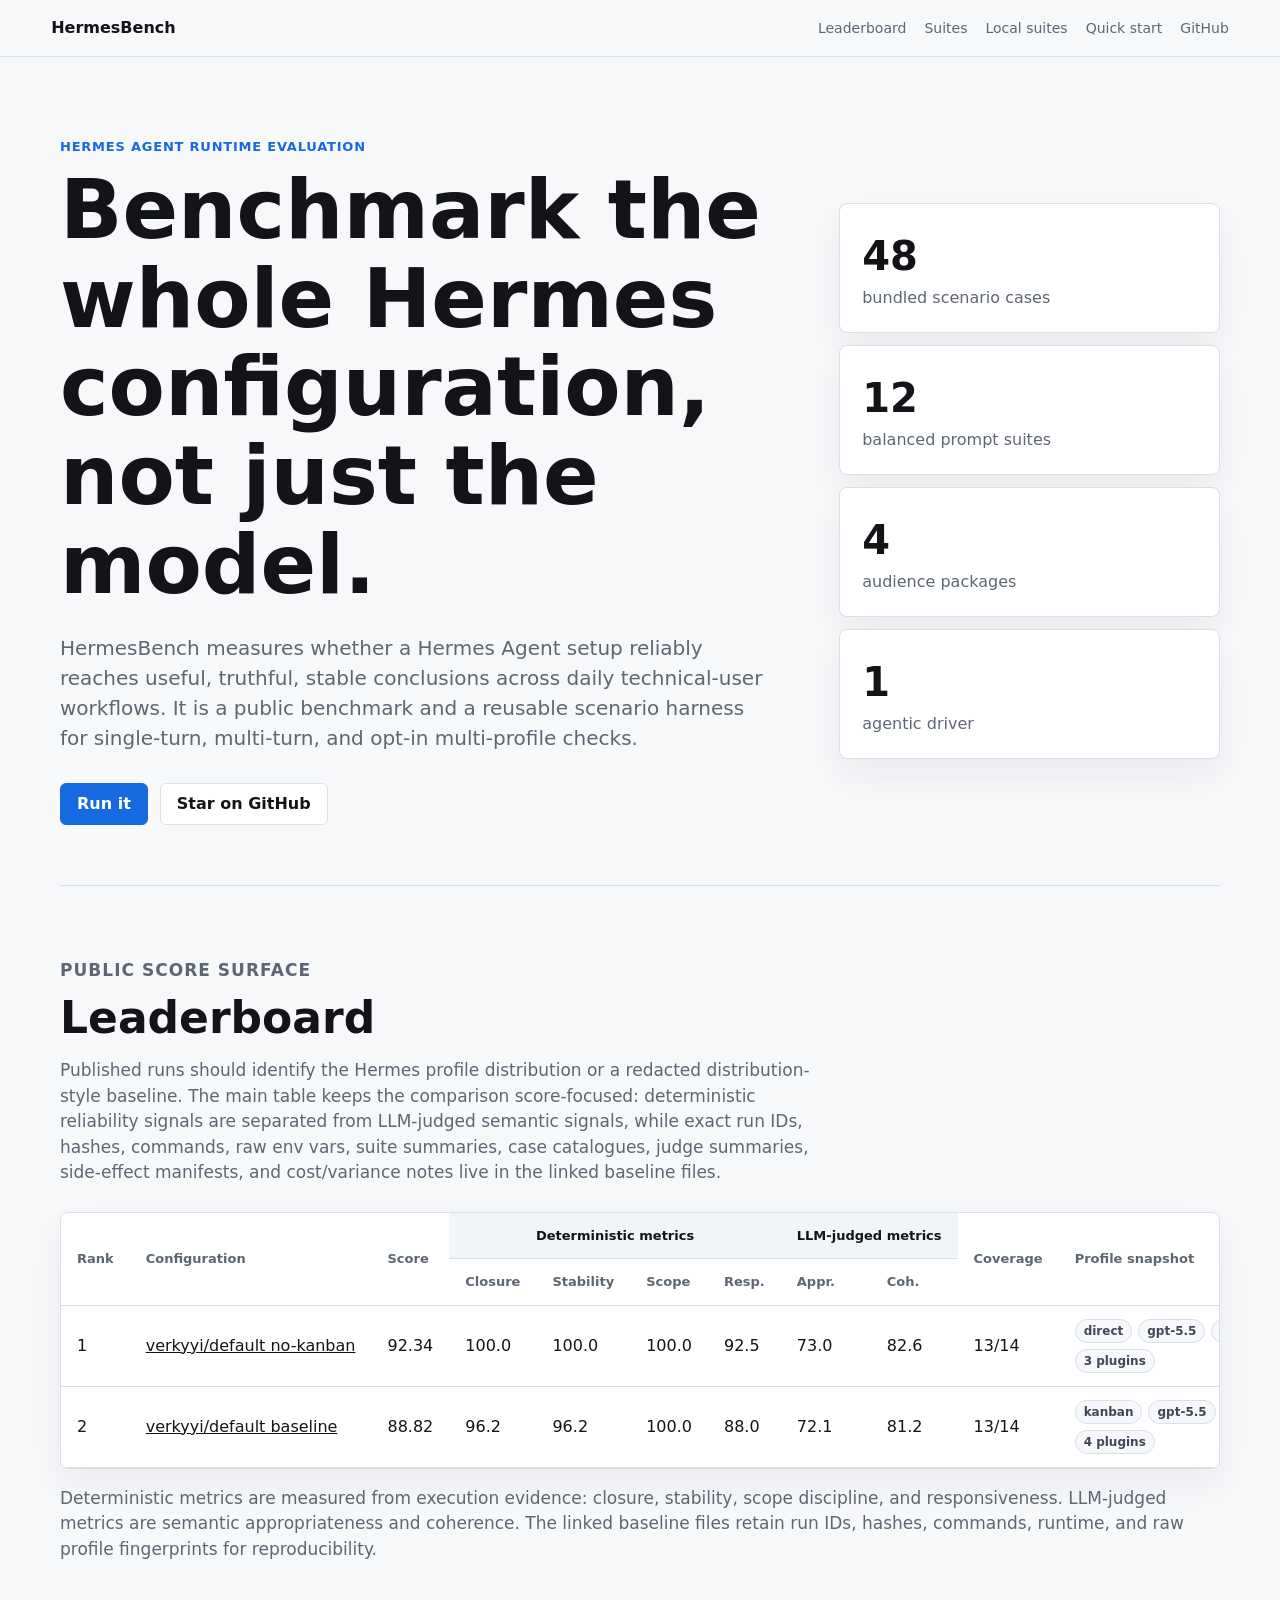
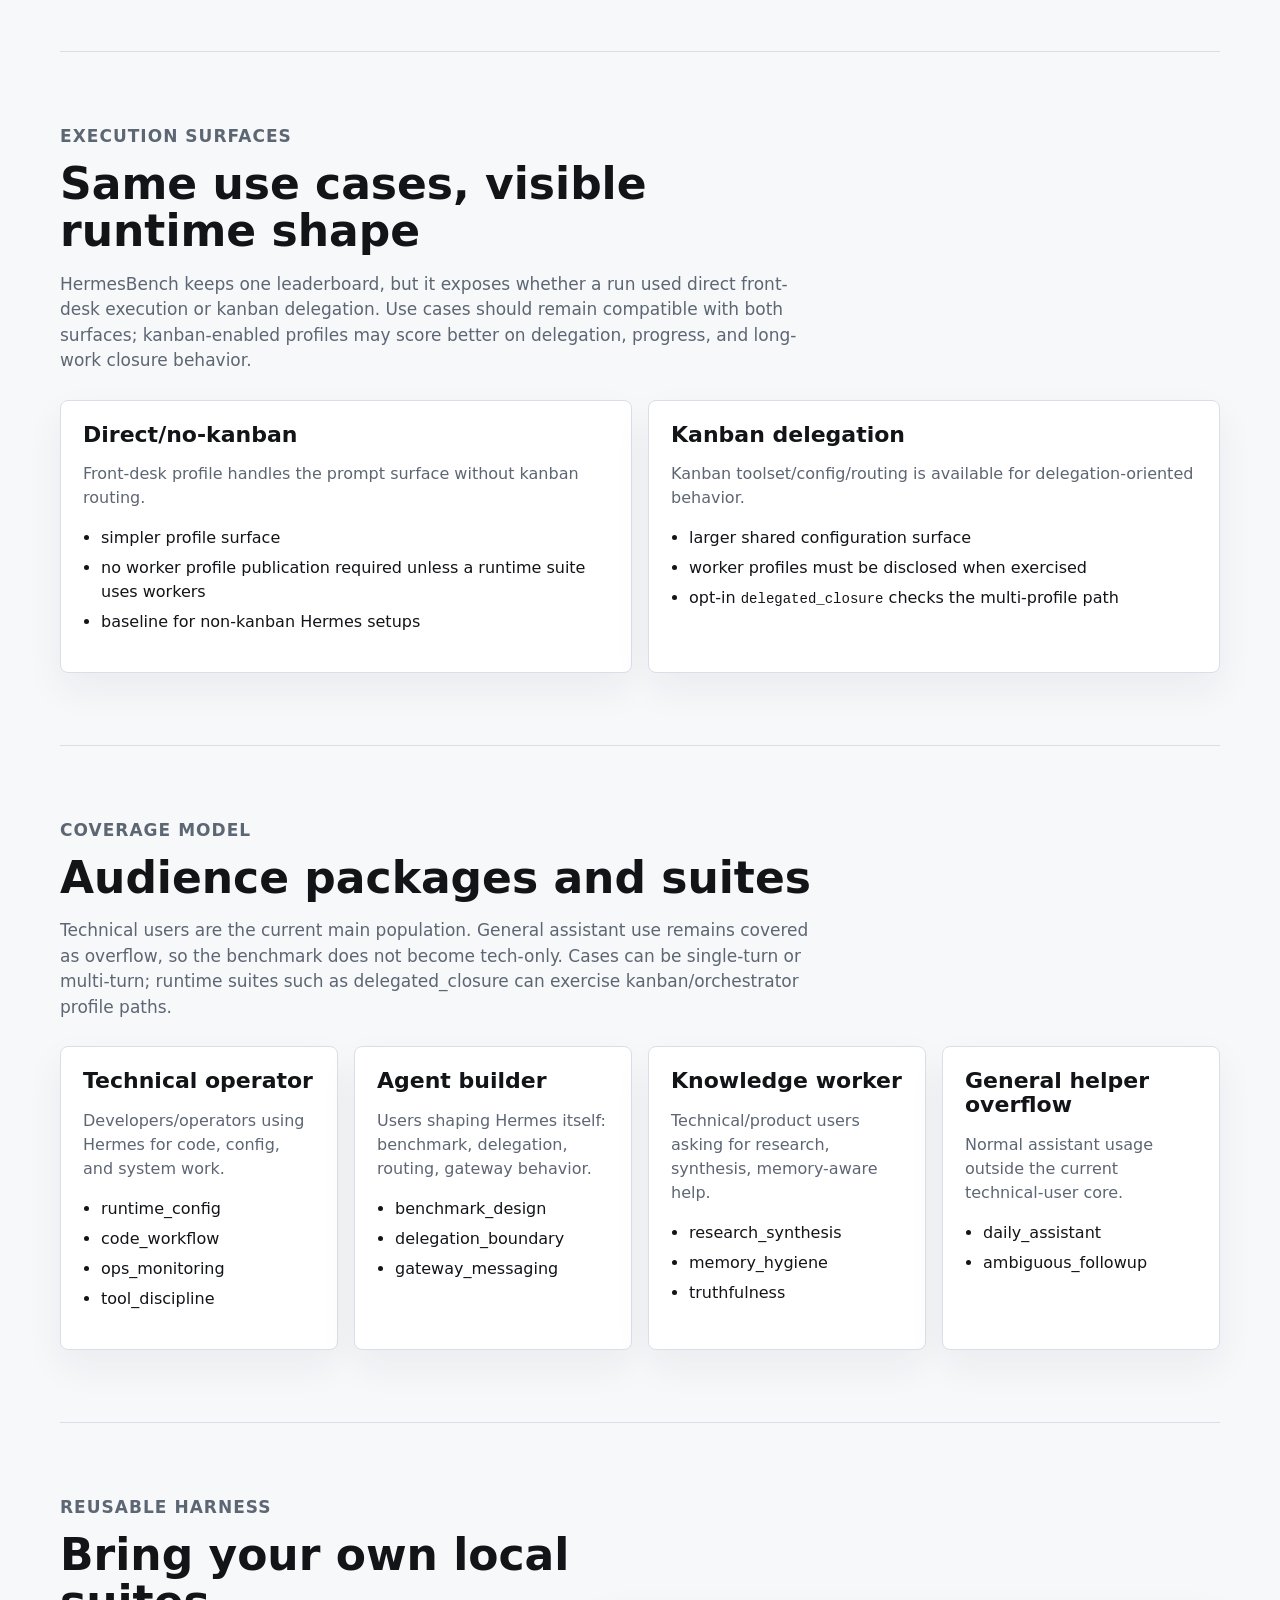
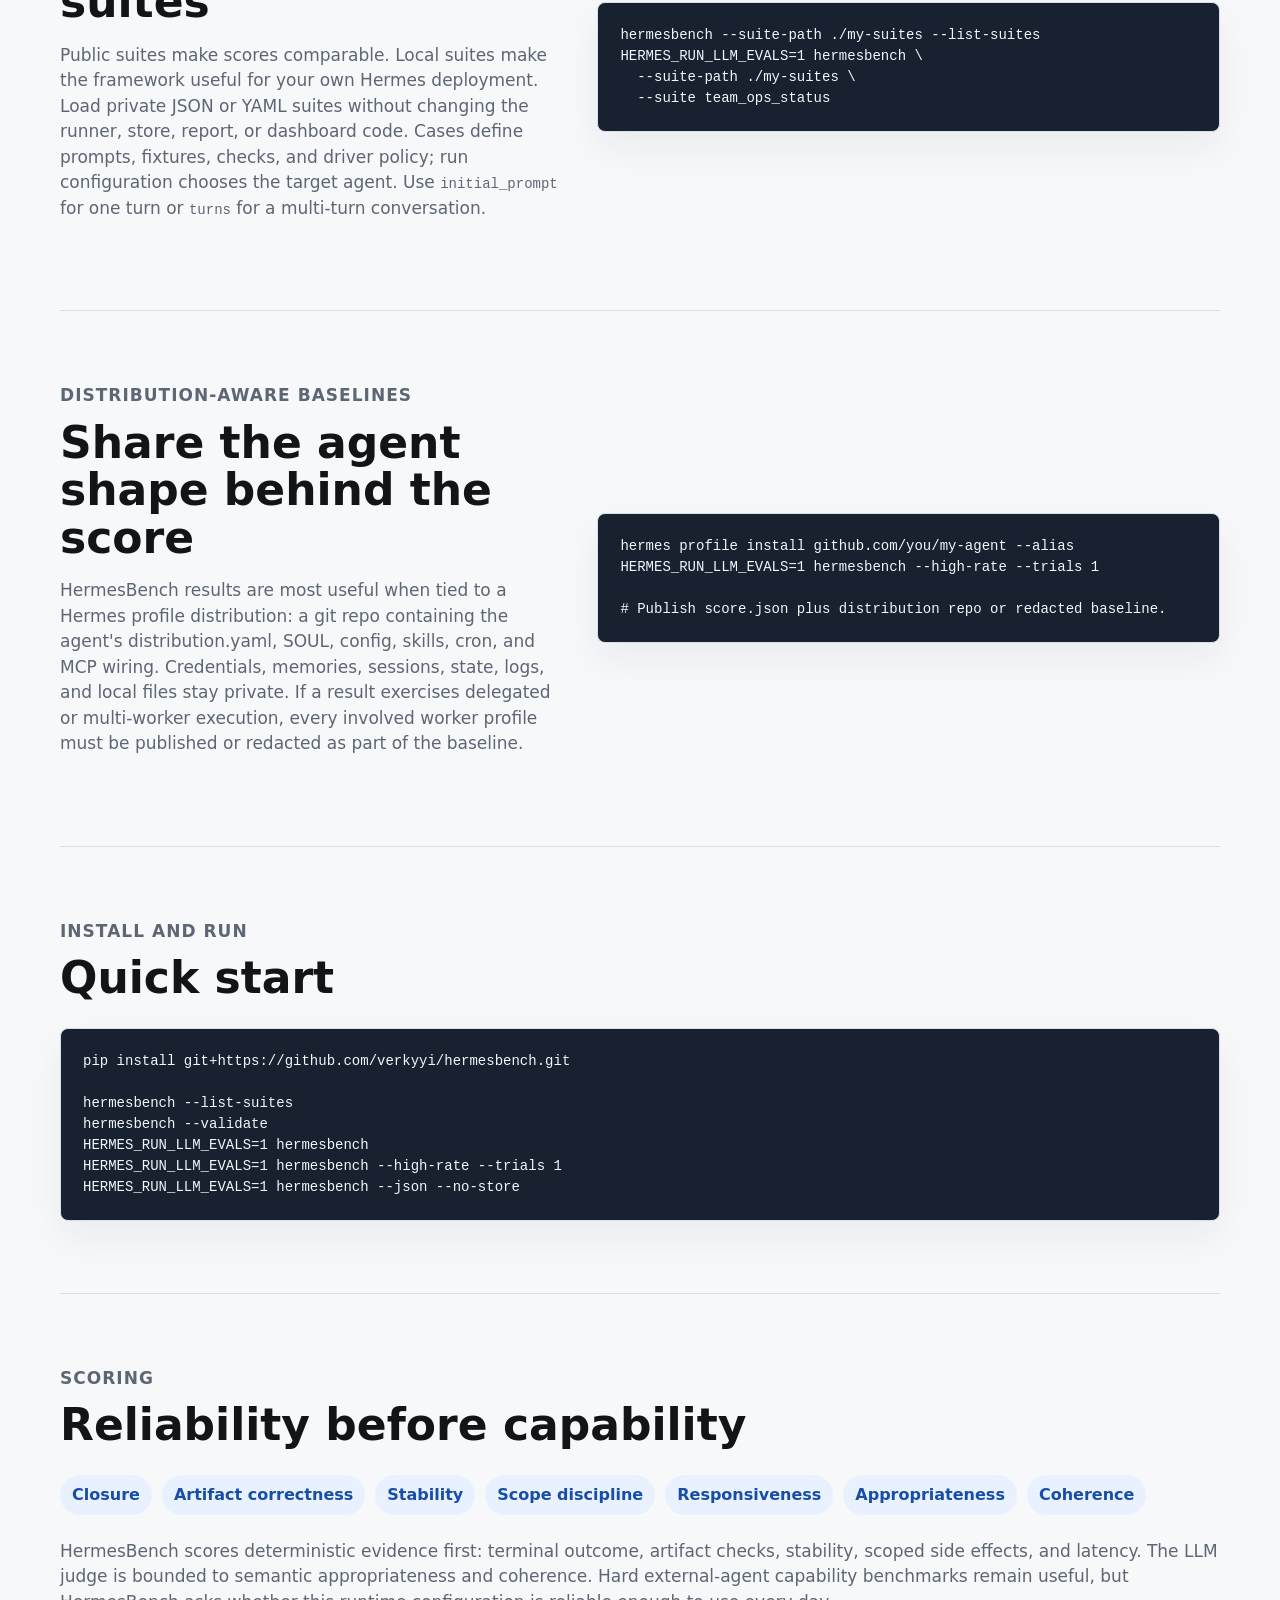
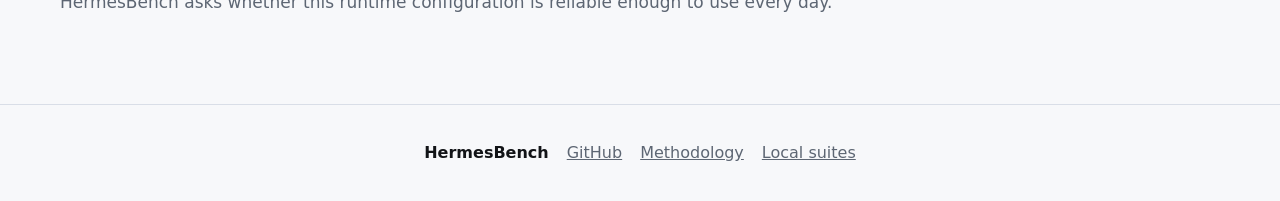
==== site/index.html @ 081c1598 "Add baseline observability artifacts" ====
<!doctype html>
<html lang="en">
  <head>
    <meta charset="utf-8" />
    <meta name="viewport" content="width=device-width, initial-scale=1" />
    <title>HermesBench</title>
    <meta name="description" content="Reliability-first benchmark and evaluation harness for Hermes Agent runtime configurations." />
    <link rel="stylesheet" href="assets/styles.css" />
  </head>
  <body>
    <header class="topbar">
      <a class="brand" href="#home">HermesBench</a>
      <nav>
        <a href="#leaderboard">Leaderboard</a>
        <a href="#suites">Suites</a>
        <a href="#local">Local suites</a>
        <a href="#quickstart">Quick start</a>
        <a href="https://github.com/verkyyi/hermesbench">GitHub</a>
      </nav>
    </header>

    <main id="home">
      <section class="hero">
        <div>
          <p class="eyebrow">Hermes Agent runtime evaluation</p>
          <h1>Benchmark the whole Hermes configuration, not just the model.</h1>
          <p class="lede">
            HermesBench measures whether a Hermes Agent setup reliably reaches
            useful, truthful, stable conclusions across daily technical-user
            workflows. It is a public benchmark and a reusable scenario harness
            for single-turn, multi-turn, and opt-in multi-profile checks.
          </p>
          <div class="actions">
            <a class="button primary" href="#quickstart">Run it</a>
            <a class="button" href="https://github.com/verkyyi/hermesbench">Star on GitHub</a>
          </div>
        </div>
        <div class="scorecard" aria-label="Benchmark summary">
          <div>
            <span class="metric">48</span>
            <span class="label">bundled scenario cases</span>
          </div>
          <div>
            <span class="metric">12</span>
            <span class="label">balanced prompt suites</span>
          </div>
          <div>
            <span class="metric">4</span>
            <span class="label">audience packages</span>
          </div>
          <div>
            <span class="metric">1</span>
            <span class="label">agentic driver</span>
          </div>
        </div>
      </section>

      <section id="leaderboard" class="section">
        <div class="section-head">
          <p class="eyebrow">Public score surface</p>
          <h2>Leaderboard</h2>
          <p>
            Published runs should identify the Hermes profile distribution or a
            redacted distribution-style baseline. The main table keeps the
            comparison score-focused: deterministic reliability signals are
            separated from LLM-judged semantic signals, while exact run IDs,
            hashes, commands, raw env vars, suite summaries, case catalogues,
            judge summaries, side-effect manifests, and cost/variance notes
            live in the linked baseline files.
          </p>
        </div>
        <div class="table-wrap">
          <table class="leaderboard">
            <thead>
              <tr>
                <th rowspan="2">Rank</th>
                <th rowspan="2">Configuration</th>
                <th rowspan="2">Score</th>
                <th colspan="4">Deterministic metrics</th>
                <th colspan="2">LLM-judged metrics</th>
                <th rowspan="2">Coverage</th>
                <th rowspan="2">Profile snapshot</th>
              </tr>
              <tr>
                <th>Closure</th>
                <th>Stability</th>
                <th>Scope</th>
                <th>Resp.</th>
                <th>Appr.</th>
                <th>Coh.</th>
              </tr>
            </thead>
            <tbody>
              <tr>
                <td>1</td>
                <td><a href="https://github.com/verkyyi/hermesbench/tree/main/data/baselines/verkyyi-default-no-kanban-2026-05-29">verkyyi/default no-kanban</a></td>
                <td>92.34</td>
                <td>100.0</td>
                <td>100.0</td>
                <td>100.0</td>
                <td>92.5</td>
                <td>73.0</td>
                <td>82.6</td>
                <td>13/14</td>
                <td>
                  <span class="tag-list">
                    <span>direct</span>
                    <span>gpt-5.5</span>
                    <span>honcho</span>
                    <span>3 plugins</span>
                  </span>
                </td>
              </tr>
              <tr>
                <td>2</td>
                <td><a href="https://github.com/verkyyi/hermesbench/tree/main/data/baselines/verkyyi-default-2026-05-29">verkyyi/default baseline</a></td>
                <td>88.82</td>
                <td>96.2</td>
                <td>96.2</td>
                <td>100.0</td>
                <td>88.0</td>
                <td>72.1</td>
                <td>81.2</td>
                <td>13/14</td>
                <td>
                  <span class="tag-list">
                    <span>kanban</span>
                    <span>gpt-5.5</span>
                    <span>honcho</span>
                    <span>4 plugins</span>
                  </span>
                </td>
              </tr>
            </tbody>
          </table>
        </div>
        <p class="note">
          Deterministic metrics are measured from execution evidence: closure,
          stability, scope discipline, and responsiveness. LLM-judged metrics
          are semantic appropriateness and coherence. The linked baseline files
          retain run IDs, hashes, commands, runtime, and raw profile
          fingerprints for reproducibility.
        </p>
      </section>

      <section class="section">
        <div class="section-head">
          <p class="eyebrow">Execution surfaces</p>
          <h2>Same use cases, visible runtime shape</h2>
          <p>
            HermesBench keeps one leaderboard, but it exposes whether a run used
            direct front-desk execution or kanban delegation. Use cases should
            remain compatible with both surfaces; kanban-enabled profiles may
            score better on delegation, progress, and long-work closure behavior.
          </p>
        </div>
        <div class="grid two">
          <article class="card">
            <h3>Direct/no-kanban</h3>
            <p>Front-desk profile handles the prompt surface without kanban routing.</p>
            <ul>
              <li>simpler profile surface</li>
              <li>no worker profile publication required unless a runtime suite uses workers</li>
              <li>baseline for non-kanban Hermes setups</li>
            </ul>
          </article>
          <article class="card">
            <h3>Kanban delegation</h3>
            <p>Kanban toolset/config/routing is available for delegation-oriented behavior.</p>
            <ul>
              <li>larger shared configuration surface</li>
              <li>worker profiles must be disclosed when exercised</li>
              <li>opt-in <code>delegated_closure</code> checks the multi-profile path</li>
            </ul>
          </article>
        </div>
      </section>

      <section id="suites" class="section">
        <div class="section-head">
          <p class="eyebrow">Coverage model</p>
          <h2>Audience packages and suites</h2>
          <p>
            Technical users are the current main population. General assistant
            use remains covered as overflow, so the benchmark does not become
            tech-only. Cases can be single-turn or multi-turn; runtime suites
            such as delegated_closure can exercise kanban/orchestrator profile
            paths.
          </p>
        </div>
        <div class="grid">
          <article class="card">
            <h3>Technical operator</h3>
            <p>Developers/operators using Hermes for code, config, and system work.</p>
            <ul>
              <li>runtime_config</li>
              <li>code_workflow</li>
              <li>ops_monitoring</li>
              <li>tool_discipline</li>
            </ul>
          </article>
          <article class="card">
            <h3>Agent builder</h3>
            <p>Users shaping Hermes itself: benchmark, delegation, routing, gateway behavior.</p>
            <ul>
              <li>benchmark_design</li>
              <li>delegation_boundary</li>
              <li>gateway_messaging</li>
            </ul>
          </article>
          <article class="card">
            <h3>Knowledge worker</h3>
            <p>Technical/product users asking for research, synthesis, memory-aware help.</p>
            <ul>
              <li>research_synthesis</li>
              <li>memory_hygiene</li>
              <li>truthfulness</li>
            </ul>
          </article>
          <article class="card">
            <h3>General helper overflow</h3>
            <p>Normal assistant usage outside the current technical-user core.</p>
            <ul>
              <li>daily_assistant</li>
              <li>ambiguous_followup</li>
            </ul>
          </article>
        </div>
      </section>

      <section id="local" class="section split">
        <div>
          <p class="eyebrow">Reusable harness</p>
          <h2>Bring your own local suites</h2>
          <p>
            Public suites make scores comparable. Local suites make the
            framework useful for your own Hermes deployment. Load private JSON
            or YAML suites without changing the runner, store, report, or
            dashboard code. Cases define prompts, fixtures, checks, and driver
            policy; run configuration chooses the target agent. Use
            <code>initial_prompt</code> for one turn or <code>turns</code> for a
            multi-turn conversation.
          </p>
        </div>
        <pre><code>hermesbench --suite-path ./my-suites --list-suites
HERMES_RUN_LLM_EVALS=1 hermesbench \
  --suite-path ./my-suites \
  --suite team_ops_status</code></pre>
      </section>

      <section class="section split">
        <div>
          <p class="eyebrow">Distribution-aware baselines</p>
          <h2>Share the agent shape behind the score</h2>
          <p>
            HermesBench results are most useful when tied to a Hermes profile
            distribution: a git repo containing the agent's distribution.yaml,
            SOUL, config, skills, cron, and MCP wiring. Credentials, memories,
            sessions, state, logs, and local files stay private. If a result
            exercises delegated or multi-worker execution, every involved
            worker profile must be published or redacted as part of the
            baseline.
          </p>
        </div>
        <pre><code>hermes profile install github.com/you/my-agent --alias
HERMES_RUN_LLM_EVALS=1 hermesbench --high-rate --trials 1

# Publish score.json plus distribution repo or redacted baseline.</code></pre>
      </section>

      <section id="quickstart" class="section">
        <div class="section-head">
          <p class="eyebrow">Install and run</p>
          <h2>Quick start</h2>
        </div>
        <pre><code>pip install git+https://github.com/verkyyi/hermesbench.git

hermesbench --list-suites
hermesbench --validate
HERMES_RUN_LLM_EVALS=1 hermesbench
HERMES_RUN_LLM_EVALS=1 hermesbench --high-rate --trials 1
HERMES_RUN_LLM_EVALS=1 hermesbench --json --no-store</code></pre>
      </section>

      <section class="section">
        <div class="section-head">
          <p class="eyebrow">Scoring</p>
          <h2>Reliability before capability</h2>
        </div>
        <div class="pill-row">
          <span>Closure</span>
          <span>Artifact correctness</span>
          <span>Stability</span>
          <span>Scope discipline</span>
          <span>Responsiveness</span>
          <span>Appropriateness</span>
          <span>Coherence</span>
        </div>
        <p>
          HermesBench scores deterministic evidence first: terminal outcome,
          artifact checks, stability, scoped side effects, and latency. The LLM
          judge is bounded to semantic appropriateness and coherence. Hard
          external-agent capability benchmarks remain useful, but HermesBench
          asks whether this runtime configuration is reliable enough to use
          every day.
        </p>
      </section>
    </main>

    <footer>
      <span>HermesBench</span>
      <a href="https://github.com/verkyyi/hermesbench">GitHub</a>
      <a href="https://github.com/verkyyi/hermesbench/blob/main/docs/METHODOLOGY.md">Methodology</a>
      <a href="https://github.com/verkyyi/hermesbench/blob/main/docs/local-suites.md">Local suites</a>
    </footer>
  </body>
</html>
---- site/assets/styles.css ----
:root {
  color-scheme: light;
  --bg: #f7f8fa;
  --panel: #ffffff;
  --text: #121417;
  --muted: #5d6673;
  --line: #d9dee7;
  --accent: #1769e0;
  --accent-2: #0e8f72;
  --warn: #b76000;
}

* {
  box-sizing: border-box;
}

body {
  margin: 0;
  background: var(--bg);
  color: var(--text);
  font-family: Inter, ui-sans-serif, system-ui, -apple-system, BlinkMacSystemFont, "Segoe UI", sans-serif;
  line-height: 1.5;
}

a {
  color: inherit;
}

.topbar {
  position: sticky;
  top: 0;
  z-index: 10;
  display: flex;
  align-items: center;
  justify-content: space-between;
  gap: 24px;
  padding: 16px clamp(20px, 4vw, 56px);
  background: rgba(247, 248, 250, 0.92);
  border-bottom: 1px solid var(--line);
  backdrop-filter: blur(12px);
}

.brand {
  font-weight: 750;
  text-decoration: none;
}

nav {
  display: flex;
  gap: 18px;
  flex-wrap: wrap;
  color: var(--muted);
  font-size: 14px;
}

nav a {
  text-decoration: none;
}

main {
  width: min(1160px, calc(100% - 32px));
  margin: 0 auto;
}

.hero {
  min-height: calc(100vh - 72px);
  display: grid;
  grid-template-columns: minmax(0, 1.3fr) minmax(300px, 0.7fr);
  gap: clamp(28px, 6vw, 72px);
  align-items: center;
  padding: 64px 0 44px;
}

.eyebrow {
  margin: 0 0 10px;
  color: var(--accent);
  font-weight: 700;
  font-size: 13px;
  text-transform: uppercase;
  letter-spacing: 0.06em;
}

h1,
h2,
h3 {
  line-height: 1.08;
  letter-spacing: 0;
}

h1 {
  margin: 0;
  max-width: 820px;
  font-size: clamp(42px, 7vw, 82px);
}

h2 {
  margin: 0;
  font-size: clamp(28px, 4vw, 44px);
}

h3 {
  margin: 0 0 10px;
  font-size: 22px;
}

.lede {
  max-width: 720px;
  margin: 24px 0 0;
  color: var(--muted);
  font-size: 20px;
}

.actions {
  display: flex;
  gap: 12px;
  flex-wrap: wrap;
  margin-top: 30px;
}

.button {
  display: inline-flex;
  align-items: center;
  min-height: 42px;
  padding: 0 16px;
  border: 1px solid var(--line);
  border-radius: 6px;
  background: var(--panel);
  text-decoration: none;
  font-weight: 650;
}

.button.primary {
  background: var(--accent);
  border-color: var(--accent);
  color: #fff;
}

.scorecard {
  display: grid;
  gap: 12px;
}

.scorecard > div,
.card,
.table-wrap,
pre {
  background: var(--panel);
  border: 1px solid var(--line);
  border-radius: 8px;
  box-shadow: 0 16px 38px rgba(27, 39, 55, 0.06);
}

.scorecard > div {
  padding: 22px;
}

.metric {
  display: block;
  font-size: 40px;
  font-weight: 800;
}

.label {
  color: var(--muted);
}

.section {
  padding: 72px 0;
  border-top: 1px solid var(--line);
}

.section-head {
  max-width: 760px;
  margin-bottom: 26px;
}

.section-head p,
.section > p,
.split p {
  color: var(--muted);
  font-size: 17px;
}

.grid {
  display: grid;
  grid-template-columns: repeat(4, minmax(0, 1fr));
  gap: 16px;
}

.grid.two {
  grid-template-columns: repeat(2, minmax(0, 1fr));
}

.card {
  padding: 22px;
}

.card p {
  color: var(--muted);
}

ul {
  padding-left: 18px;
}

li {
  margin: 6px 0;
}

.table-wrap {
  overflow: auto;
}

table {
  width: 100%;
  border-collapse: collapse;
  min-width: 1060px;
}

th,
td {
  padding: 13px 16px;
  border-bottom: 1px solid var(--line);
  text-align: left;
}

th {
  color: var(--muted);
  font-size: 13px;
}

.leaderboard th,
.leaderboard td {
  white-space: nowrap;
}

.leaderboard th[colspan] {
  text-align: center;
  background: #f1f4f8;
  color: var(--text);
}

.leaderboard td:nth-child(n + 3):nth-child(-n + 10) {
  font-variant-numeric: tabular-nums;
}

.tag-list {
  display: flex;
  flex-wrap: wrap;
  gap: 6px;
  min-width: 220px;
}

.tag-list span {
  display: inline-flex;
  align-items: center;
  min-height: 24px;
  padding: 2px 8px;
  border: 1px solid var(--line);
  border-radius: 999px;
  background: #f6f8fb;
  color: #3f4854;
  font-size: 12px;
  font-weight: 650;
}

.note {
  color: var(--muted);
  font-size: 14px;
}

.split {
  display: grid;
  grid-template-columns: minmax(0, 0.9fr) minmax(320px, 1.1fr);
  gap: 28px;
  align-items: center;
}

pre {
  margin: 0;
  padding: 22px;
  overflow: auto;
  color: #f3f6fb;
  background: #17212f;
}

code {
  font-family: "SFMono-Regular", Consolas, "Liberation Mono", monospace;
  font-size: 14px;
}

.pill-row {
  display: flex;
  gap: 10px;
  flex-wrap: wrap;
  margin: 24px 0;
}

.pill-row span {
  padding: 8px 12px;
  border-radius: 999px;
  background: #e9f1ff;
  color: #174ea6;
  font-weight: 650;
}

footer {
  display: flex;
  gap: 18px;
  flex-wrap: wrap;
  align-items: center;
  justify-content: center;
  padding: 36px 20px;
  border-top: 1px solid var(--line);
  color: var(--muted);
}

footer span {
  color: var(--text);
  font-weight: 750;
}

@media (max-width: 900px) {
  .hero,
  .split {
    grid-template-columns: 1fr;
  }

  .grid {
    grid-template-columns: repeat(2, minmax(0, 1fr));
  }
}

@media (max-width: 620px) {
  .topbar {
    align-items: flex-start;
    flex-direction: column;
  }

  .grid {
    grid-template-columns: 1fr;
  }

  h1 {
    font-size: 40px;
  }
}
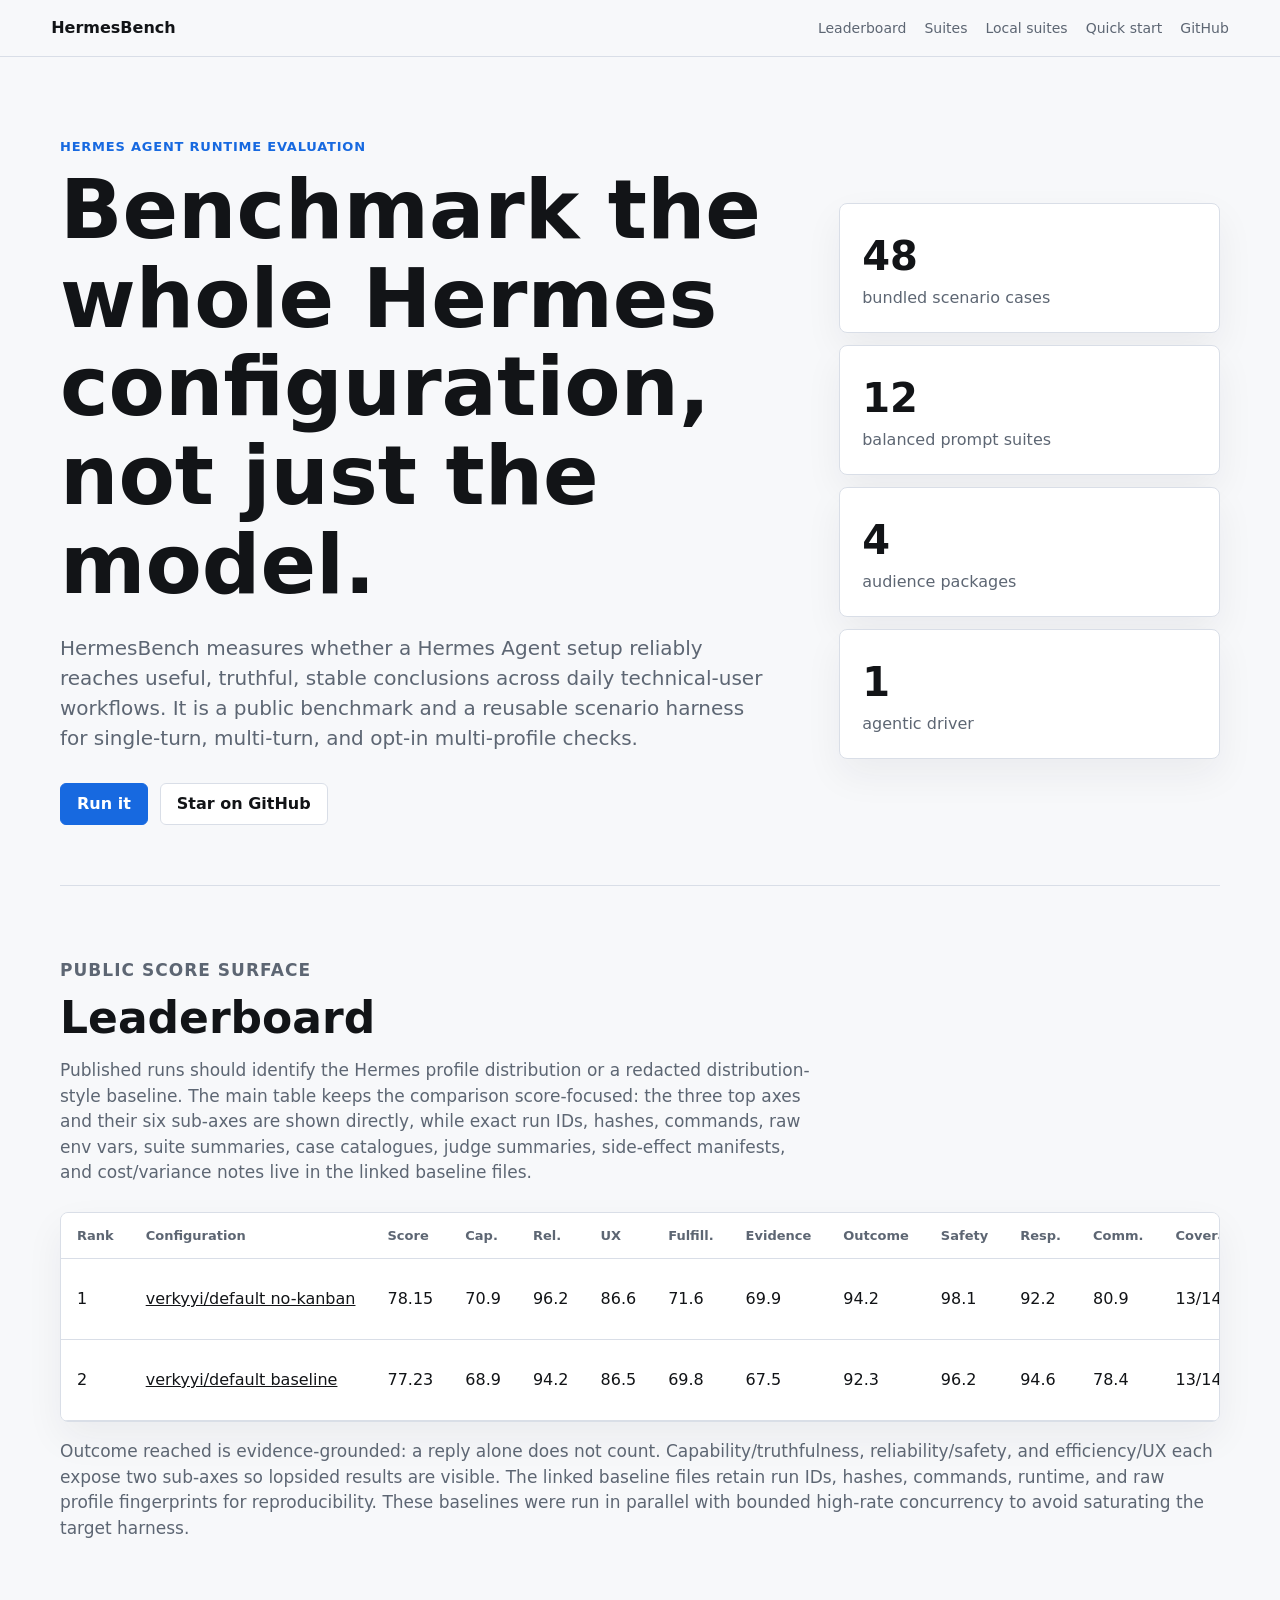
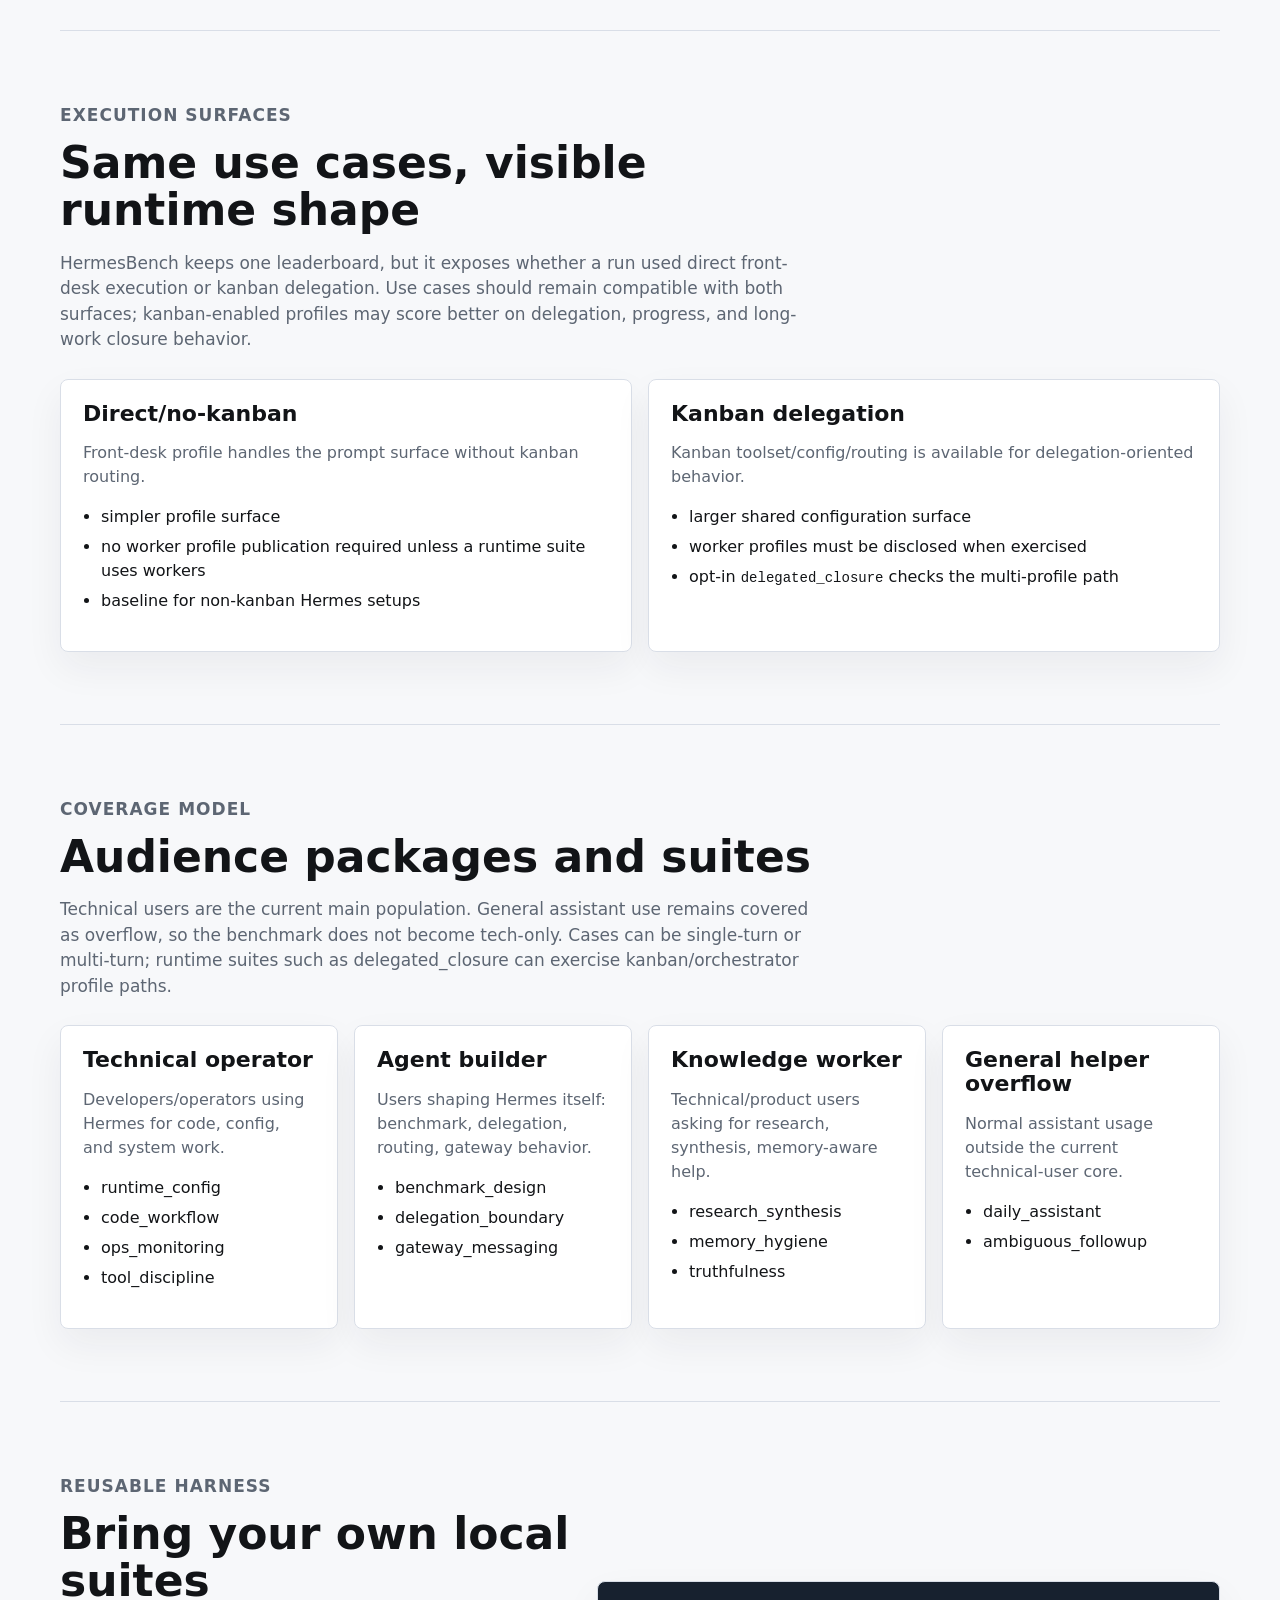
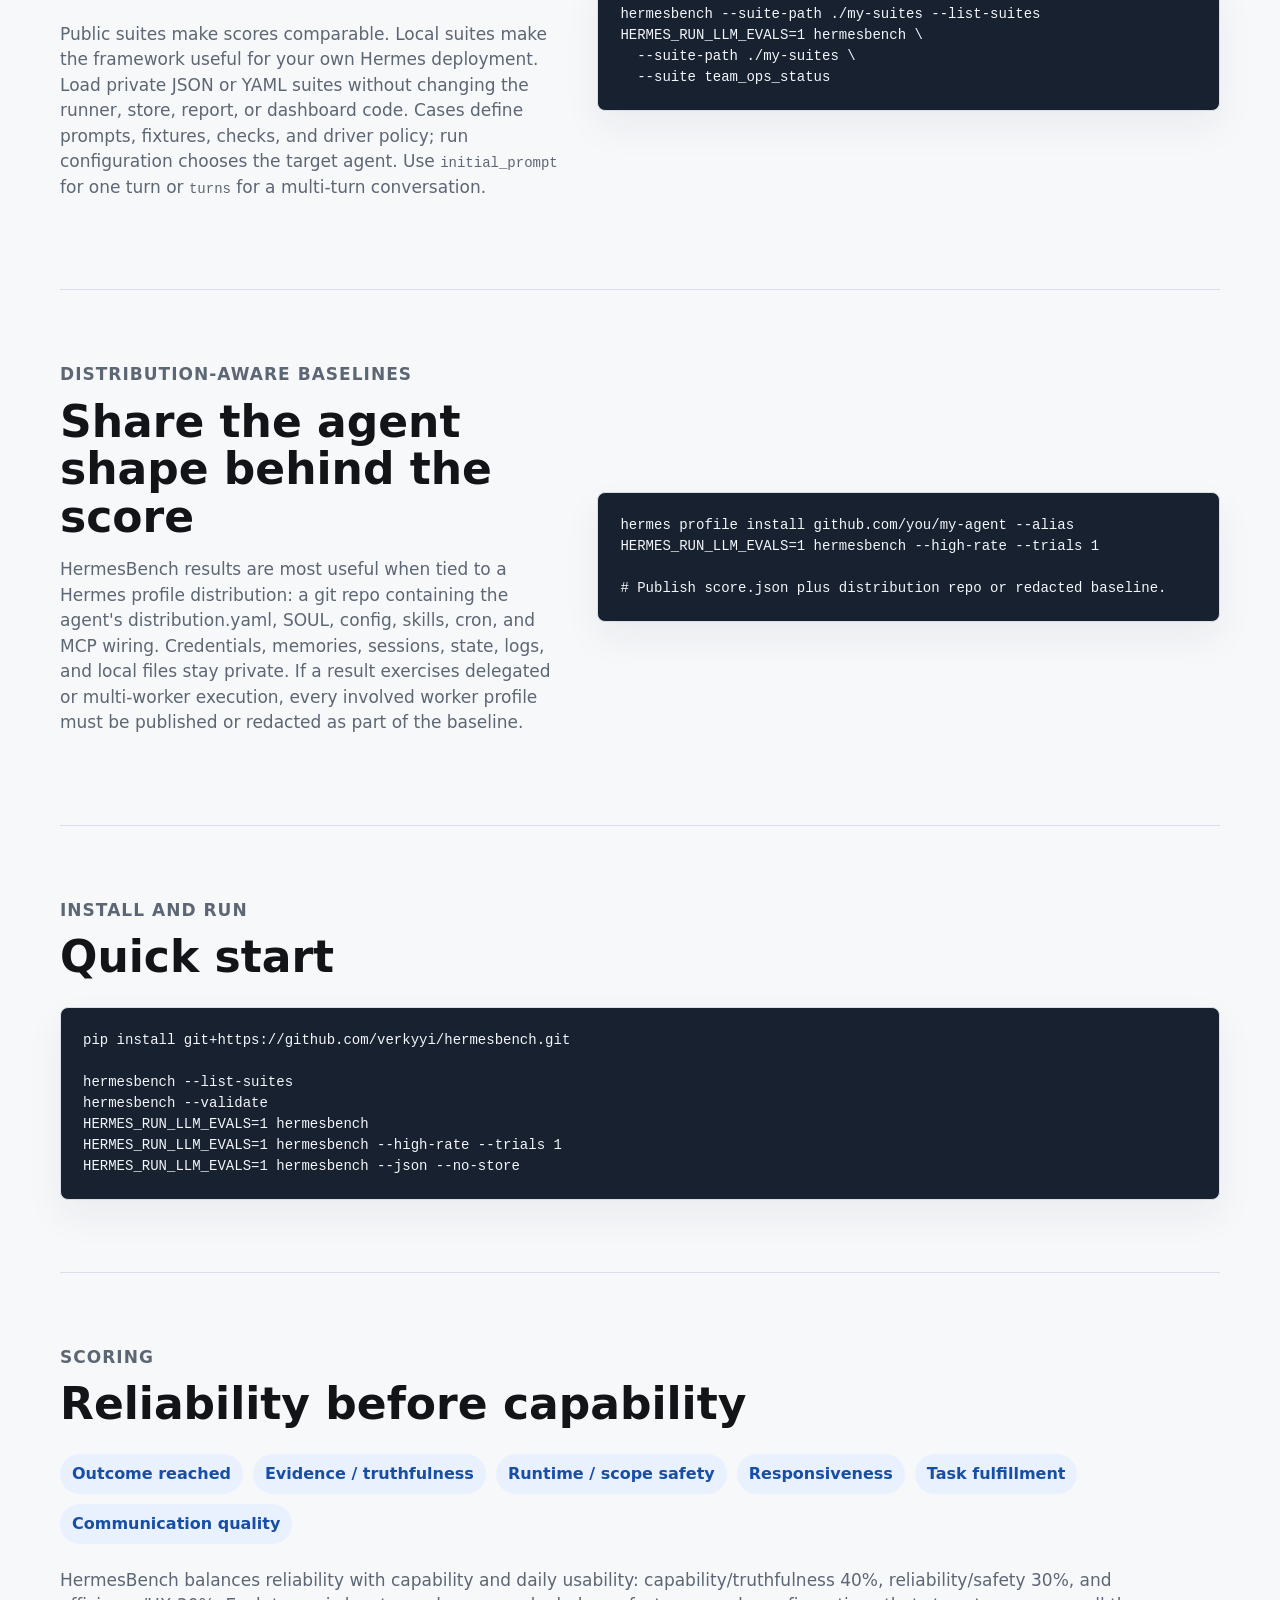
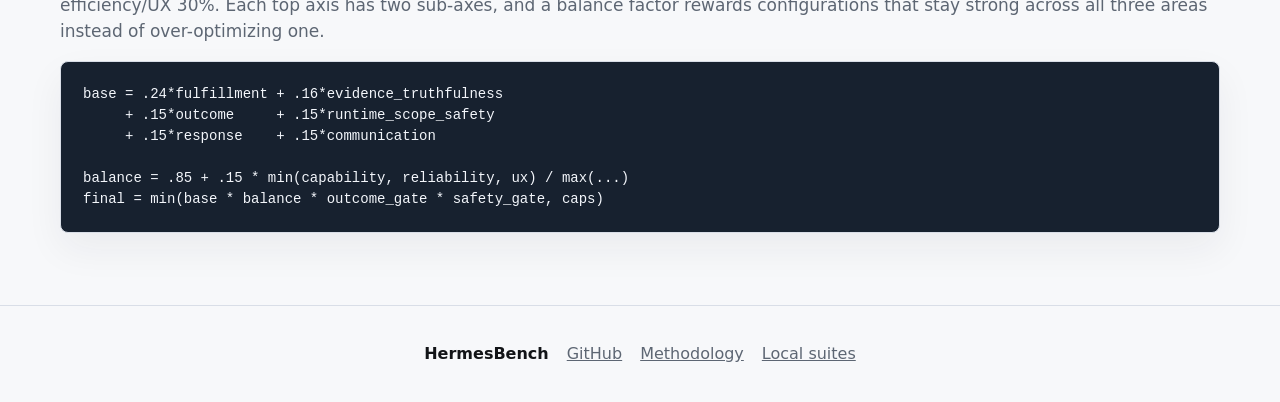
==== commit a21de781: "Adopt balanced HermesBench scoring" ====
--- a/site/index.html
+++ b/site/index.html
@@ -62,45 +62,47 @@
           <p>
             Published runs should identify the Hermes profile distribution or a
             redacted distribution-style baseline. The main table keeps the
-            comparison score-focused: deterministic reliability signals are
-            separated from LLM-judged semantic signals, while exact run IDs,
-            hashes, commands, raw env vars, suite summaries, case catalogues,
-            judge summaries, side-effect manifests, and cost/variance notes
-            live in the linked baseline files.
+            comparison score-focused: the three top axes and their six sub-axes
+            are shown directly, while
+            exact run IDs, hashes, commands, raw env vars, suite summaries, case
+            catalogues, judge summaries, side-effect manifests, and
+            cost/variance notes live in the linked baseline files.
           </p>
         </div>
         <div class="table-wrap">
           <table class="leaderboard">
             <thead>
               <tr>
-                <th rowspan="2">Rank</th>
-                <th rowspan="2">Configuration</th>
-                <th rowspan="2">Score</th>
-                <th colspan="4">Deterministic metrics</th>
-                <th colspan="2">LLM-judged metrics</th>
-                <th rowspan="2">Coverage</th>
-                <th rowspan="2">Profile snapshot</th>
-              </tr>
-              <tr>
-                <th>Closure</th>
-                <th>Stability</th>
-                <th>Scope</th>
+                <th>Rank</th>
+                <th>Configuration</th>
+                <th>Score</th>
+                <th>Cap.</th>
+                <th>Rel.</th>
+                <th>UX</th>
+                <th>Fulfill.</th>
+                <th>Evidence</th>
+                <th>Outcome</th>
+                <th>Safety</th>
                 <th>Resp.</th>
-                <th>Appr.</th>
-                <th>Coh.</th>
+                <th>Comm.</th>
+                <th>Coverage</th>
+                <th>Profile snapshot</th>
               </tr>
             </thead>
             <tbody>
               <tr>
                 <td>1</td>
                 <td><a href="https://github.com/verkyyi/hermesbench/tree/main/data/baselines/verkyyi-default-no-kanban-2026-05-29">verkyyi/default no-kanban</a></td>
-                <td>92.34</td>
-                <td>100.0</td>
-                <td>100.0</td>
-                <td>100.0</td>
-                <td>92.5</td>
-                <td>73.0</td>
-                <td>82.6</td>
+                <td>78.15</td>
+                <td>70.9</td>
+                <td>96.2</td>
+                <td>86.6</td>
+                <td>71.6</td>
+                <td>69.9</td>
+                <td>94.2</td>
+                <td>98.1</td>
+                <td>92.2</td>
+                <td>80.9</td>
                 <td>13/14</td>
                 <td>
                   <span class="tag-list">
@@ -114,13 +116,16 @@
               <tr>
                 <td>2</td>
                 <td><a href="https://github.com/verkyyi/hermesbench/tree/main/data/baselines/verkyyi-default-2026-05-29">verkyyi/default baseline</a></td>
-                <td>88.82</td>
+                <td>77.23</td>
+                <td>68.9</td>
+                <td>94.2</td>
+                <td>86.5</td>
+                <td>69.8</td>
+                <td>67.5</td>
+                <td>92.3</td>
                 <td>96.2</td>
-                <td>96.2</td>
-                <td>100.0</td>
-                <td>88.0</td>
-                <td>72.1</td>
-                <td>81.2</td>
+                <td>94.6</td>
+                <td>78.4</td>
                 <td>13/14</td>
                 <td>
                   <span class="tag-list">
@@ -135,11 +140,12 @@
           </table>
         </div>
         <p class="note">
-          Deterministic metrics are measured from execution evidence: closure,
-          stability, scope discipline, and responsiveness. LLM-judged metrics
-          are semantic appropriateness and coherence. The linked baseline files
-          retain run IDs, hashes, commands, runtime, and raw profile
-          fingerprints for reproducibility.
+          Outcome reached is evidence-grounded: a reply alone does not count.
+          Capability/truthfulness, reliability/safety, and efficiency/UX each
+          expose two sub-axes so lopsided results are visible. The linked baseline files
+          retain run IDs, hashes, commands, runtime, and raw profile fingerprints
+          for reproducibility. These baselines were run in parallel with bounded
+          high-rate concurrency to avoid saturating the target harness.
         </p>
       </section>
 
@@ -288,22 +294,26 @@
           <h2>Reliability before capability</h2>
         </div>
         <div class="pill-row">
-          <span>Closure</span>
-          <span>Artifact correctness</span>
-          <span>Stability</span>
-          <span>Scope discipline</span>
+          <span>Outcome reached</span>
+          <span>Evidence / truthfulness</span>
+          <span>Runtime / scope safety</span>
           <span>Responsiveness</span>
-          <span>Appropriateness</span>
-          <span>Coherence</span>
+          <span>Task fulfillment</span>
+          <span>Communication quality</span>
         </div>
         <p>
-          HermesBench scores deterministic evidence first: terminal outcome,
-          artifact checks, stability, scoped side effects, and latency. The LLM
-          judge is bounded to semantic appropriateness and coherence. Hard
-          external-agent capability benchmarks remain useful, but HermesBench
-          asks whether this runtime configuration is reliable enough to use
-          every day.
+          HermesBench balances reliability with capability and daily usability:
+          capability/truthfulness 40%, reliability/safety 30%, and
+          efficiency/UX 30%. Each top axis has two sub-axes, and a balance
+          factor rewards configurations that stay strong across all three
+          areas instead of over-optimizing one.
         </p>
+        <pre><code>base = .24*fulfillment + .16*evidence_truthfulness
+     + .15*outcome     + .15*runtime_scope_safety
+     + .15*response    + .15*communication
+
+balance = .85 + .15 * min(capability, reliability, ux) / max(...)
+final = min(base * balance * outcome_gate * safety_gate, caps)</code></pre>
       </section>
     </main>
 
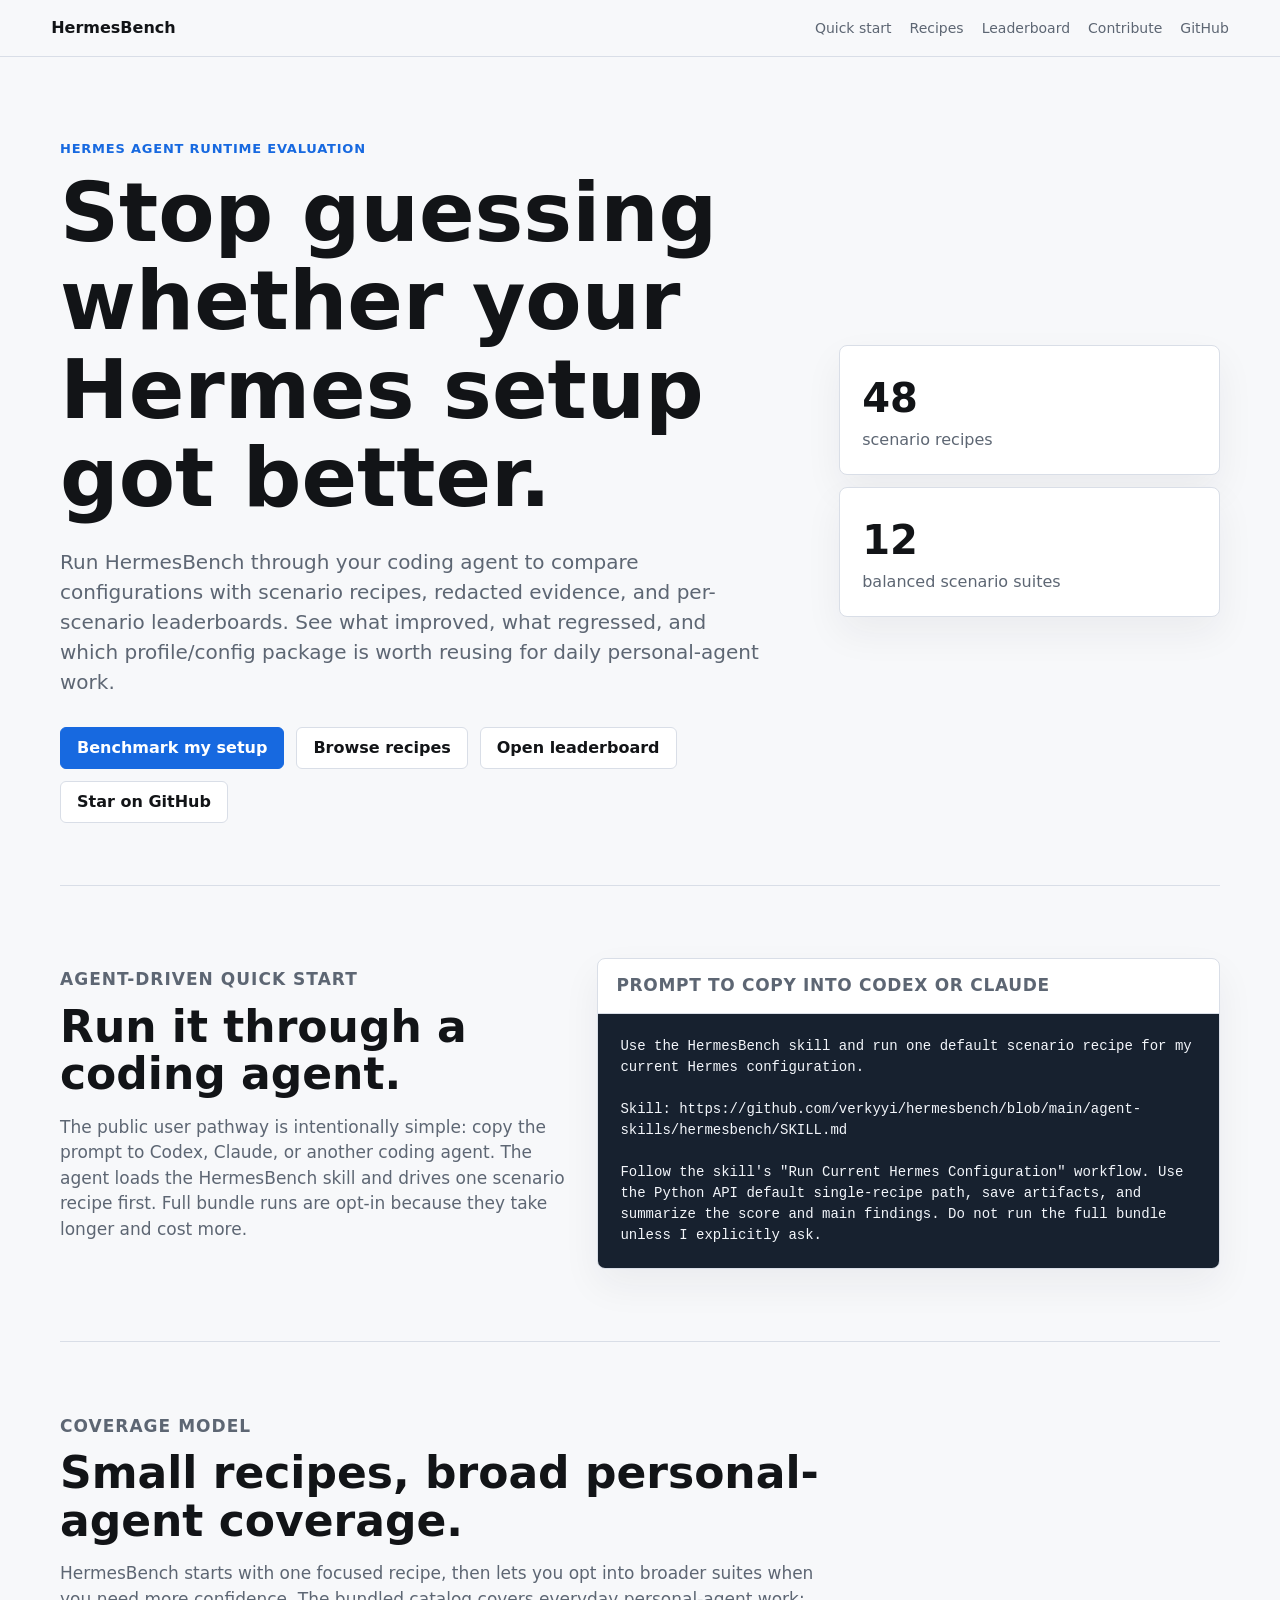
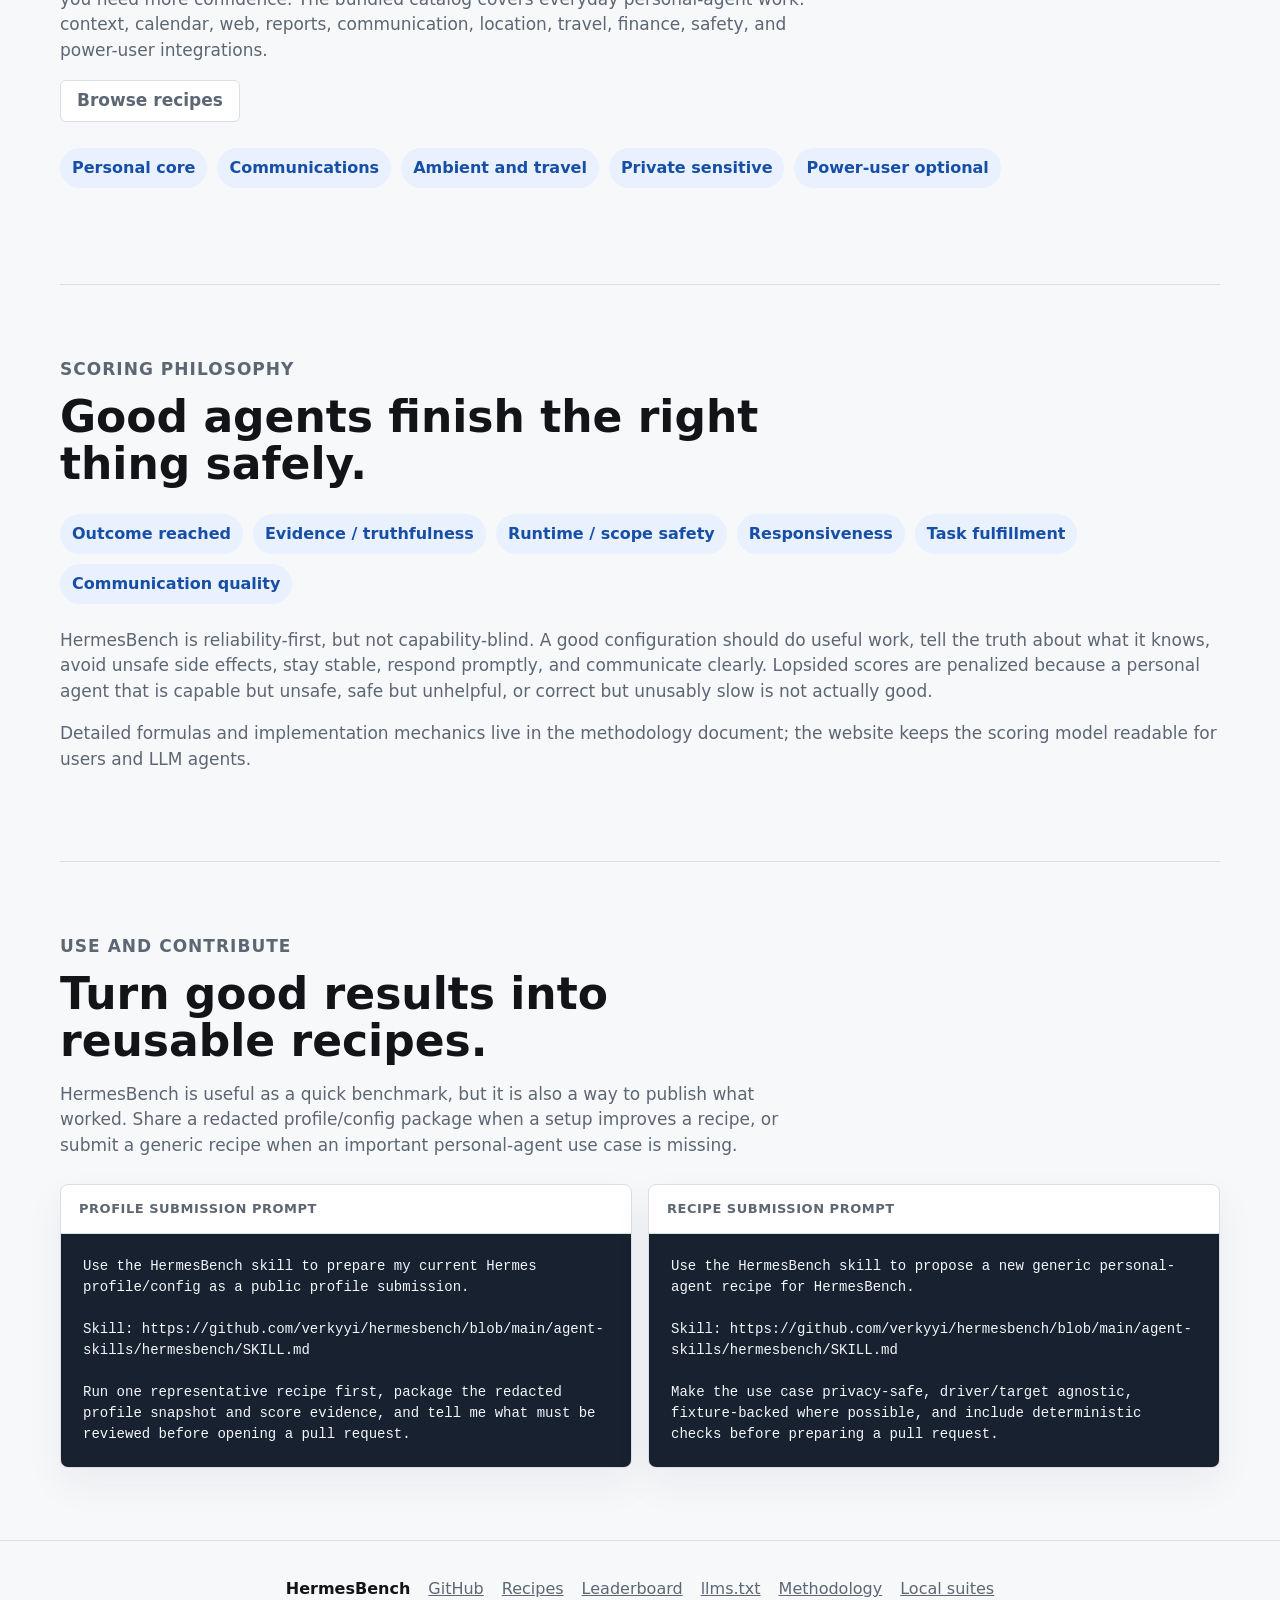
==== commit 73550a76: "Add HermesBench recipes and target harness" ====
--- a/site/index.html
+++ b/site/index.html
@@ -11,10 +11,10 @@
     <header class="topbar">
       <a class="brand" href="#home">HermesBench</a>
       <nav>
-        <a href="#leaderboard">Leaderboard</a>
-        <a href="#suites">Suites</a>
-        <a href="#local">Local suites</a>
         <a href="#quickstart">Quick start</a>
+        <a href="recipes.html">Recipes</a>
+        <a href="leaderboard.html">Leaderboard</a>
+        <a href="#contribute">Contribute</a>
         <a href="https://github.com/verkyyi/hermesbench">GitHub</a>
       </nav>
     </header>
@@ -23,275 +23,79 @@
       <section class="hero">
         <div>
           <p class="eyebrow">Hermes Agent runtime evaluation</p>
-          <h1>Benchmark the whole Hermes configuration, not just the model.</h1>
+          <h1>Stop guessing whether your Hermes setup got better.</h1>
           <p class="lede">
-            HermesBench measures whether a Hermes Agent setup reliably reaches
-            useful, truthful, stable conclusions across daily technical-user
-            workflows. It is a public benchmark and a reusable scenario harness
-            for single-turn, multi-turn, and opt-in multi-profile checks.
+            Run HermesBench through your coding agent to compare configurations
+            with scenario recipes, redacted evidence, and per-scenario
+            leaderboards. See what improved, what regressed, and which
+            profile/config package is worth reusing for daily personal-agent work.
           </p>
           <div class="actions">
-            <a class="button primary" href="#quickstart">Run it</a>
+            <a class="button primary" href="#quickstart">Benchmark my setup</a>
+            <a class="button" href="recipes.html">Browse recipes</a>
+            <a class="button" href="leaderboard.html">Open leaderboard</a>
             <a class="button" href="https://github.com/verkyyi/hermesbench">Star on GitHub</a>
           </div>
         </div>
         <div class="scorecard" aria-label="Benchmark summary">
           <div>
             <span class="metric">48</span>
-            <span class="label">bundled scenario cases</span>
+            <span class="label">scenario recipes</span>
           </div>
           <div>
             <span class="metric">12</span>
-            <span class="label">balanced prompt suites</span>
-          </div>
-          <div>
-            <span class="metric">4</span>
-            <span class="label">audience packages</span>
-          </div>
-          <div>
-            <span class="metric">1</span>
-            <span class="label">agentic driver</span>
+            <span class="label">balanced scenario suites</span>
           </div>
         </div>
       </section>
 
-      <section id="leaderboard" class="section">
-        <div class="section-head">
-          <p class="eyebrow">Public score surface</p>
-          <h2>Leaderboard</h2>
+      <section id="quickstart" class="section split">
+        <div>
+          <p class="eyebrow">Agent-driven quick start</p>
+          <h2>Run it through a coding agent.</h2>
           <p>
-            Published runs should identify the Hermes profile distribution or a
-            redacted distribution-style baseline. The main table keeps the
-            comparison score-focused: the three top axes and their six sub-axes
-            are shown directly, while
-            exact run IDs, hashes, commands, raw env vars, suite summaries, case
-            catalogues, judge summaries, side-effect manifests, and
-            cost/variance notes live in the linked baseline files.
+            The public user pathway is intentionally simple: copy the prompt to
+            Codex, Claude, or another coding agent. The agent loads the
+            HermesBench skill and drives one scenario recipe first. Full bundle
+            runs are opt-in because they take longer and cost more.
           </p>
         </div>
-        <div class="table-wrap">
-          <table class="leaderboard">
-            <thead>
-              <tr>
-                <th>Rank</th>
-                <th>Configuration</th>
-                <th>Score</th>
-                <th>Cap.</th>
-                <th>Rel.</th>
-                <th>UX</th>
-                <th>Fulfill.</th>
-                <th>Evidence</th>
-                <th>Outcome</th>
-                <th>Safety</th>
-                <th>Resp.</th>
-                <th>Comm.</th>
-                <th>Coverage</th>
-                <th>Profile snapshot</th>
-              </tr>
-            </thead>
-            <tbody>
-              <tr>
-                <td>1</td>
-                <td><a href="https://github.com/verkyyi/hermesbench/tree/main/data/baselines/verkyyi-default-no-kanban-2026-05-29">verkyyi/default no-kanban</a></td>
-                <td>78.15</td>
-                <td>70.9</td>
-                <td>96.2</td>
-                <td>86.6</td>
-                <td>71.6</td>
-                <td>69.9</td>
-                <td>94.2</td>
-                <td>98.1</td>
-                <td>92.2</td>
-                <td>80.9</td>
-                <td>13/14</td>
-                <td>
-                  <span class="tag-list">
-                    <span>direct</span>
-                    <span>gpt-5.5</span>
-                    <span>honcho</span>
-                    <span>3 plugins</span>
-                  </span>
-                </td>
-              </tr>
-              <tr>
-                <td>2</td>
-                <td><a href="https://github.com/verkyyi/hermesbench/tree/main/data/baselines/verkyyi-default-2026-05-29">verkyyi/default baseline</a></td>
-                <td>77.23</td>
-                <td>68.9</td>
-                <td>94.2</td>
-                <td>86.5</td>
-                <td>69.8</td>
-                <td>67.5</td>
-                <td>92.3</td>
-                <td>96.2</td>
-                <td>94.6</td>
-                <td>78.4</td>
-                <td>13/14</td>
-                <td>
-                  <span class="tag-list">
-                    <span>kanban</span>
-                    <span>gpt-5.5</span>
-                    <span>honcho</span>
-                    <span>4 plugins</span>
-                  </span>
-                </td>
-              </tr>
-            </tbody>
-          </table>
-        </div>
-        <p class="note">
-          Outcome reached is evidence-grounded: a reply alone does not count.
-          Capability/truthfulness, reliability/safety, and efficiency/UX each
-          expose two sub-axes so lopsided results are visible. The linked baseline files
-          retain run IDs, hashes, commands, runtime, and raw profile fingerprints
-          for reproducibility. These baselines were run in parallel with bounded
-          high-rate concurrency to avoid saturating the target harness.
-        </p>
-      </section>
+        <div class="prompt-box">
+          <p class="prompt-label">Prompt to copy into Codex or Claude</p>
+          <pre><code>Use the HermesBench skill and run one default scenario recipe for my current Hermes configuration.
 
-      <section class="section">
-        <div class="section-head">
-          <p class="eyebrow">Execution surfaces</p>
-          <h2>Same use cases, visible runtime shape</h2>
-          <p>
-            HermesBench keeps one leaderboard, but it exposes whether a run used
-            direct front-desk execution or kanban delegation. Use cases should
-            remain compatible with both surfaces; kanban-enabled profiles may
-            score better on delegation, progress, and long-work closure behavior.
-          </p>
-        </div>
-        <div class="grid two">
-          <article class="card">
-            <h3>Direct/no-kanban</h3>
-            <p>Front-desk profile handles the prompt surface without kanban routing.</p>
-            <ul>
-              <li>simpler profile surface</li>
-              <li>no worker profile publication required unless a runtime suite uses workers</li>
-              <li>baseline for non-kanban Hermes setups</li>
-            </ul>
-          </article>
-          <article class="card">
-            <h3>Kanban delegation</h3>
-            <p>Kanban toolset/config/routing is available for delegation-oriented behavior.</p>
-            <ul>
-              <li>larger shared configuration surface</li>
-              <li>worker profiles must be disclosed when exercised</li>
-              <li>opt-in <code>delegated_closure</code> checks the multi-profile path</li>
-            </ul>
-          </article>
+Skill: https://github.com/verkyyi/hermesbench/blob/main/agent-skills/hermesbench/SKILL.md
+
+Follow the skill's "Run Current Hermes Configuration" workflow. Use the Python API default single-recipe path, save artifacts, and summarize the score and main findings. Do not run the full bundle unless I explicitly ask.</code></pre>
         </div>
       </section>
 
       <section id="suites" class="section">
         <div class="section-head">
           <p class="eyebrow">Coverage model</p>
-          <h2>Audience packages and suites</h2>
+          <h2>Small recipes, broad personal-agent coverage.</h2>
           <p>
-            Technical users are the current main population. General assistant
-            use remains covered as overflow, so the benchmark does not become
-            tech-only. Cases can be single-turn or multi-turn; runtime suites
-            such as delegated_closure can exercise kanban/orchestrator profile
-            paths.
+            HermesBench starts with one focused recipe, then lets you opt into
+            broader suites when you need more confidence. The bundled catalog
+            covers everyday personal-agent work: context, calendar, web,
+            reports, communication, location, travel, finance, safety, and
+            power-user integrations.
           </p>
+          <p><a class="button" href="recipes.html">Browse recipes</a></p>
         </div>
-        <div class="grid">
-          <article class="card">
-            <h3>Technical operator</h3>
-            <p>Developers/operators using Hermes for code, config, and system work.</p>
-            <ul>
-              <li>runtime_config</li>
-              <li>code_workflow</li>
-              <li>ops_monitoring</li>
-              <li>tool_discipline</li>
-            </ul>
-          </article>
-          <article class="card">
-            <h3>Agent builder</h3>
-            <p>Users shaping Hermes itself: benchmark, delegation, routing, gateway behavior.</p>
-            <ul>
-              <li>benchmark_design</li>
-              <li>delegation_boundary</li>
-              <li>gateway_messaging</li>
-            </ul>
-          </article>
-          <article class="card">
-            <h3>Knowledge worker</h3>
-            <p>Technical/product users asking for research, synthesis, memory-aware help.</p>
-            <ul>
-              <li>research_synthesis</li>
-              <li>memory_hygiene</li>
-              <li>truthfulness</li>
-            </ul>
-          </article>
-          <article class="card">
-            <h3>General helper overflow</h3>
-            <p>Normal assistant usage outside the current technical-user core.</p>
-            <ul>
-              <li>daily_assistant</li>
-              <li>ambiguous_followup</li>
-            </ul>
-          </article>
+        <div class="pill-row">
+          <span>Personal core</span>
+          <span>Communications</span>
+          <span>Ambient and travel</span>
+          <span>Private sensitive</span>
+          <span>Power-user optional</span>
         </div>
-      </section>
-
-      <section id="local" class="section split">
-        <div>
-          <p class="eyebrow">Reusable harness</p>
-          <h2>Bring your own local suites</h2>
-          <p>
-            Public suites make scores comparable. Local suites make the
-            framework useful for your own Hermes deployment. Load private JSON
-            or YAML suites without changing the runner, store, report, or
-            dashboard code. Cases define prompts, fixtures, checks, and driver
-            policy; run configuration chooses the target agent. Use
-            <code>initial_prompt</code> for one turn or <code>turns</code> for a
-            multi-turn conversation.
-          </p>
-        </div>
-        <pre><code>hermesbench --suite-path ./my-suites --list-suites
-HERMES_RUN_LLM_EVALS=1 hermesbench \
-  --suite-path ./my-suites \
-  --suite team_ops_status</code></pre>
-      </section>
-
-      <section class="section split">
-        <div>
-          <p class="eyebrow">Distribution-aware baselines</p>
-          <h2>Share the agent shape behind the score</h2>
-          <p>
-            HermesBench results are most useful when tied to a Hermes profile
-            distribution: a git repo containing the agent's distribution.yaml,
-            SOUL, config, skills, cron, and MCP wiring. Credentials, memories,
-            sessions, state, logs, and local files stay private. If a result
-            exercises delegated or multi-worker execution, every involved
-            worker profile must be published or redacted as part of the
-            baseline.
-          </p>
-        </div>
-        <pre><code>hermes profile install github.com/you/my-agent --alias
-HERMES_RUN_LLM_EVALS=1 hermesbench --high-rate --trials 1
-
-# Publish score.json plus distribution repo or redacted baseline.</code></pre>
-      </section>
-
-      <section id="quickstart" class="section">
-        <div class="section-head">
-          <p class="eyebrow">Install and run</p>
-          <h2>Quick start</h2>
-        </div>
-        <pre><code>pip install git+https://github.com/verkyyi/hermesbench.git
-
-hermesbench --list-suites
-hermesbench --validate
-HERMES_RUN_LLM_EVALS=1 hermesbench
-HERMES_RUN_LLM_EVALS=1 hermesbench --high-rate --trials 1
-HERMES_RUN_LLM_EVALS=1 hermesbench --json --no-store</code></pre>
       </section>
 
       <section class="section">
         <div class="section-head">
-          <p class="eyebrow">Scoring</p>
-          <h2>Reliability before capability</h2>
+          <p class="eyebrow">Scoring philosophy</p>
+          <h2>Good agents finish the right thing safely.</h2>
         </div>
         <div class="pill-row">
           <span>Outcome reached</span>
@@ -302,24 +106,58 @@
           <span>Communication quality</span>
         </div>
         <p>
-          HermesBench balances reliability with capability and daily usability:
-          capability/truthfulness 40%, reliability/safety 30%, and
-          efficiency/UX 30%. Each top axis has two sub-axes, and a balance
-          factor rewards configurations that stay strong across all three
-          areas instead of over-optimizing one.
+          HermesBench is reliability-first, but not capability-blind. A good
+          configuration should do useful work, tell the truth about what it
+          knows, avoid unsafe side effects, stay stable, respond promptly, and
+          communicate clearly. Lopsided scores are penalized because a personal
+          agent that is capable but unsafe, safe but unhelpful, or correct but
+          unusably slow is not actually good.
         </p>
-        <pre><code>base = .24*fulfillment + .16*evidence_truthfulness
-     + .15*outcome     + .15*runtime_scope_safety
-     + .15*response    + .15*communication
+        <p class="note">
+          Detailed formulas and implementation mechanics live in the methodology
+          document; the website keeps the scoring model readable for users and
+          LLM agents.
+        </p>
+      </section>
 
-balance = .85 + .15 * min(capability, reliability, ux) / max(...)
-final = min(base * balance * outcome_gate * safety_gate, caps)</code></pre>
+      <section id="contribute" class="section">
+        <div class="section-head">
+          <p class="eyebrow">Use and contribute</p>
+          <h2>Turn good results into reusable recipes.</h2>
+          <p>
+            HermesBench is useful as a quick benchmark, but it is also a way to
+            publish what worked. Share a redacted profile/config package when a
+            setup improves a recipe, or submit a generic recipe when an
+            important personal-agent use case is missing.
+          </p>
+        </div>
+        <div class="grid two">
+          <div class="prompt-box">
+            <p class="prompt-label">Profile submission prompt</p>
+            <pre><code>Use the HermesBench skill to prepare my current Hermes profile/config as a public profile submission.
+
+Skill: https://github.com/verkyyi/hermesbench/blob/main/agent-skills/hermesbench/SKILL.md
+
+Run one representative recipe first, package the redacted profile snapshot and score evidence, and tell me what must be reviewed before opening a pull request.</code></pre>
+          </div>
+          <div class="prompt-box">
+            <p class="prompt-label">Recipe submission prompt</p>
+            <pre><code>Use the HermesBench skill to propose a new generic personal-agent recipe for HermesBench.
+
+Skill: https://github.com/verkyyi/hermesbench/blob/main/agent-skills/hermesbench/SKILL.md
+
+Make the use case privacy-safe, driver/target agnostic, fixture-backed where possible, and include deterministic checks before preparing a pull request.</code></pre>
+          </div>
+        </div>
       </section>
     </main>
 
     <footer>
       <span>HermesBench</span>
       <a href="https://github.com/verkyyi/hermesbench">GitHub</a>
+      <a href="recipes.html">Recipes</a>
+      <a href="leaderboard.html">Leaderboard</a>
+      <a href="llms.txt">llms.txt</a>
       <a href="https://github.com/verkyyi/hermesbench/blob/main/docs/METHODOLOGY.md">Methodology</a>
       <a href="https://github.com/verkyyi/hermesbench/blob/main/docs/local-suites.md">Local suites</a>
     </footer>
--- a/site/assets/styles.css
+++ b/site/assets/styles.css
@@ -71,6 +71,11 @@
   padding: 64px 0 44px;
 }
 
+.hero.slim {
+  min-height: auto;
+  padding: 56px 0 44px;
+}
+
 .eyebrow {
   margin: 0 0 10px;
   color: var(--accent);
@@ -169,6 +174,10 @@
   border-top: 1px solid var(--line);
 }
 
+.section.compact {
+  padding: 44px 0;
+}
+
 .section-head {
   max-width: 760px;
   margin-bottom: 26px;
@@ -195,6 +204,473 @@
   padding: 22px;
 }
 
+.stacked-list {
+  display: grid;
+  gap: 16px;
+}
+
+.task-browser {
+  display: grid;
+  grid-template-columns: minmax(280px, 0.38fr) minmax(0, 0.62fr);
+  gap: 18px;
+  align-items: start;
+}
+
+.task-browser-list {
+  position: sticky;
+  top: 84px;
+  max-height: calc(100vh - 110px);
+  overflow: auto;
+  padding: 16px;
+  background: var(--panel);
+  border: 1px solid var(--line);
+  border-radius: 8px;
+  box-shadow: 0 16px 38px rgba(27, 39, 55, 0.06);
+}
+
+.search-label {
+  display: block;
+  margin-bottom: 8px;
+  color: var(--muted);
+  font-size: 13px;
+  font-weight: 750;
+  text-transform: uppercase;
+  letter-spacing: 0.04em;
+}
+
+.task-search {
+  width: 100%;
+  min-height: 42px;
+  padding: 0 12px;
+  border: 1px solid var(--line);
+  border-radius: 6px;
+  color: var(--text);
+  background: #fff;
+  font: inherit;
+}
+
+.task-list {
+  display: grid;
+  gap: 8px;
+  margin-top: 14px;
+}
+
+.task-list-item {
+  display: grid;
+  gap: 4px;
+  padding: 10px 12px;
+  border: 1px solid var(--line);
+  border-radius: 6px;
+  background: #f9fafc;
+  text-decoration: none;
+}
+
+.task-list-item.active {
+  border-color: var(--accent);
+  background: #edf4ff;
+}
+
+.task-list-id {
+  overflow-wrap: anywhere;
+  font-family: "SFMono-Regular", Consolas, "Liberation Mono", monospace;
+  font-size: 13px;
+  font-weight: 750;
+}
+
+.task-list-meta {
+  color: var(--muted);
+  font-size: 12px;
+}
+
+.task-browser-detail {
+  min-width: 0;
+}
+
+.task-browser.js-enabled .task-detail[hidden] {
+  display: none;
+}
+
+.task-card,
+.trace-detail,
+.link-panel,
+.prompt-box {
+  background: var(--panel);
+  border: 1px solid var(--line);
+  border-radius: 8px;
+  box-shadow: 0 16px 38px rgba(27, 39, 55, 0.06);
+}
+
+.task-card {
+  padding: 22px;
+}
+
+.recipe-search-hero {
+  padding: 56px 0 34px;
+  text-align: center;
+}
+
+.recipe-search-hero h1 {
+  max-width: none;
+  font-size: clamp(38px, 5vw, 56px);
+}
+
+.recipe-search-hero .lede {
+  margin-left: auto;
+  margin-right: auto;
+  font-size: 17px;
+}
+
+.recipe-badge {
+  display: inline-flex;
+  align-items: center;
+  min-height: 30px;
+  margin: 0 0 18px;
+  padding: 4px 12px;
+  border: 1px solid #dbe1ff;
+  border-radius: 999px;
+  background: #eef2ff;
+  color: #4d63e6;
+  font-size: 13px;
+  font-weight: 750;
+}
+
+.recipe-search-panel {
+  max-width: 860px;
+  margin: 30px auto 0;
+  text-align: left;
+}
+
+.recipe-search-panel .task-search {
+  min-height: 54px;
+  padding: 0 18px;
+  border-color: #9aa8ff;
+  box-shadow: 0 0 0 4px rgba(99, 115, 255, 0.12);
+  font-size: 16px;
+}
+
+.recipe-filters {
+  display: grid;
+  grid-template-columns: minmax(0, 1fr) auto;
+  gap: 10px;
+  margin-top: 18px;
+}
+
+.recipe-filters select {
+  min-height: 42px;
+  padding: 0 12px;
+  border: 1px solid var(--line);
+  border-radius: 999px;
+  background: var(--panel);
+  color: var(--text);
+  font: inherit;
+}
+
+.recipe-count-row {
+  display: flex;
+  justify-content: space-between;
+  gap: 16px;
+  margin-top: 18px;
+  color: var(--muted);
+  font-size: 14px;
+}
+
+.recipe-list {
+  display: grid;
+  gap: 0;
+  overflow: hidden;
+  background: var(--panel);
+  border: 1px solid var(--line);
+  border-radius: 8px;
+  box-shadow: 0 16px 38px rgba(27, 39, 55, 0.06);
+}
+
+.recipe-pagination {
+  display: flex;
+  align-items: center;
+  justify-content: center;
+  gap: 14px;
+  margin-top: 18px;
+  color: var(--muted);
+  font-size: 14px;
+}
+
+.recipe-pagination[hidden] {
+  display: none;
+}
+
+.recipe-pagination button:disabled {
+  cursor: not-allowed;
+  opacity: 0.45;
+}
+
+.recipe-row {
+  min-width: 0;
+  border-bottom: 1px solid var(--line);
+}
+
+.recipe-row:last-child {
+  border-bottom: 0;
+}
+
+.recipe-row[hidden] {
+  display: none;
+}
+
+.recipe-row > summary {
+  display: grid;
+  grid-template-columns: minmax(0, 1fr) auto;
+  align-items: center;
+  gap: 16px;
+  padding: 16px 22px;
+  list-style: none;
+}
+
+.recipe-row > summary::-webkit-details-marker {
+  display: none;
+}
+
+.recipe-row[open] > summary {
+  background: #f8faff;
+  border-bottom: 1px solid var(--line);
+}
+
+.recipe-summary-main {
+  display: flex;
+  align-items: center;
+  min-width: 0;
+  gap: 12px;
+}
+
+.recipe-title {
+  display: block;
+  min-width: 0;
+  overflow: hidden;
+  text-overflow: ellipsis;
+  white-space: nowrap;
+  color: var(--text);
+  font-size: 15px;
+  font-weight: 750;
+  line-height: 1.45;
+}
+
+.recipe-summary-side {
+  display: flex;
+  align-items: center;
+  justify-content: flex-end;
+  gap: 10px;
+  color: var(--muted);
+  font-size: 13px;
+  white-space: nowrap;
+}
+
+.recipe-summary-side::after {
+  content: "Expand";
+  color: var(--accent);
+  font-weight: 750;
+}
+
+.recipe-row[open] > summary .recipe-summary-side::after {
+  content: "Collapse";
+}
+
+.recipe-detail {
+  min-width: 0;
+  max-width: 100%;
+  overflow: hidden;
+  padding: 22px;
+}
+
+.recipe-detail h3 {
+  margin-top: 18px;
+}
+
+.prompt-expander {
+  margin-top: 18px;
+}
+
+.prompt-expander summary {
+  font-size: 22px;
+}
+
+.prompt-expander pre {
+  margin-top: 10px;
+}
+
+.benchmark-prompt {
+  margin-top: 8px;
+  color: var(--muted);
+}
+
+.benchmark-prompt summary {
+  display: inline-flex;
+  align-items: center;
+  min-height: 28px;
+  color: var(--muted);
+  font-size: 13px;
+  font-weight: 700;
+}
+
+.benchmark-prompt pre {
+  max-height: 220px;
+  padding: 14px;
+  box-shadow: none;
+  font-size: 12px;
+}
+
+.initial-prompt,
+.initial-prompt code {
+  white-space: pre-wrap;
+  overflow-wrap: anywhere;
+}
+
+.recipe-actions {
+  display: flex;
+  align-items: center;
+  gap: 10px;
+  flex-wrap: wrap;
+  margin-bottom: 16px;
+}
+
+.copy-reaction {
+  min-width: 70px;
+  color: var(--muted);
+  font-size: 13px;
+  font-weight: 700;
+}
+
+.task-detail h2 {
+  margin-top: 0;
+  font-size: clamp(22px, 3vw, 34px);
+}
+
+.task-card pre,
+.trace-detail pre {
+  margin-top: 10px;
+  box-shadow: none;
+}
+
+.task-meta {
+  display: flex;
+  flex-wrap: wrap;
+  gap: 8px;
+  margin-bottom: 12px;
+}
+
+.recipe-summary-main .task-meta {
+  flex: 0 0 auto;
+  flex-wrap: nowrap;
+  min-width: 0;
+  margin-bottom: 0;
+}
+
+.task-meta span {
+  display: inline-flex;
+  align-items: center;
+  max-width: 100%;
+  min-height: 24px;
+  padding: 2px 8px;
+  border: 1px solid var(--line);
+  border-radius: 999px;
+  background: #f6f8fb;
+  color: #3f4854;
+  font-size: 12px;
+  font-weight: 650;
+  overflow: hidden;
+  text-overflow: ellipsis;
+  white-space: nowrap;
+}
+
+.recipe-summary-main .task-meta span {
+  max-width: 210px;
+}
+
+.detail-grid {
+  display: grid;
+  grid-template-columns: repeat(4, minmax(0, 1fr));
+  gap: 10px;
+  margin: 18px 0;
+}
+
+.detail-grid div {
+  padding: 12px;
+  border: 1px solid var(--line);
+  border-radius: 6px;
+  background: #f9fafc;
+}
+
+.detail-grid dt {
+  color: var(--muted);
+  font-size: 12px;
+  font-weight: 700;
+  text-transform: uppercase;
+}
+
+.detail-grid dd {
+  margin: 4px 0 0;
+  overflow-wrap: anywhere;
+}
+
+details summary {
+  cursor: pointer;
+  font-weight: 700;
+}
+
+.trace-list {
+  margin-top: 18px;
+}
+
+.trace-detail {
+  padding: 18px 20px;
+}
+
+.trace-detail h3 {
+  margin-top: 18px;
+  font-size: 17px;
+}
+
+.link-panel {
+  display: grid;
+  gap: 0;
+  overflow: hidden;
+}
+
+.link-panel a {
+  padding: 16px 18px;
+  border-bottom: 1px solid var(--line);
+  text-decoration: none;
+  font-weight: 700;
+}
+
+.link-panel a:last-child {
+  border-bottom: 0;
+}
+
+.prompt-box {
+  overflow: hidden;
+}
+
+.prompt-label {
+  margin: 0;
+  padding: 14px 18px;
+  border-bottom: 1px solid var(--line);
+  color: var(--muted);
+  font-size: 13px;
+  font-weight: 750;
+  text-transform: uppercase;
+  letter-spacing: 0.04em;
+}
+
+.prompt-box pre {
+  border: 0;
+  border-radius: 0;
+  box-shadow: none;
+  white-space: pre-wrap;
+}
+
+.prompt-box code {
+  white-space: pre-wrap;
+}
+
 .card p {
   color: var(--muted);
 }
@@ -208,7 +684,37 @@
 }
 
 .table-wrap {
+  max-width: 100%;
   overflow: auto;
+}
+
+.table-wrap.mini {
+  margin: 12px 0;
+  box-shadow: none;
+}
+
+.table-wrap.mini table {
+  min-width: 960px;
+}
+
+.table-wrap.mini th,
+.table-wrap.mini td {
+  padding: 9px 10px;
+  font-size: 13px;
+  vertical-align: top;
+}
+
+.table-wrap td.numeric {
+  font-variant-numeric: tabular-nums;
+}
+
+.table-wrap td.strong {
+  font-weight: 800;
+}
+
+.leaderboard-best-row {
+  background: #f8faff;
+  box-shadow: inset 3px 0 0 var(--accent);
 }
 
 table {
@@ -329,6 +835,23 @@
   .grid {
     grid-template-columns: repeat(2, minmax(0, 1fr));
   }
+
+  .task-browser {
+    grid-template-columns: 1fr;
+  }
+
+  .task-browser-list {
+    position: static;
+    max-height: none;
+  }
+
+  .detail-grid {
+    grid-template-columns: repeat(2, minmax(0, 1fr));
+  }
+
+  .recipe-filters {
+    grid-template-columns: repeat(2, minmax(0, 1fr));
+  }
 }
 
 @media (max-width: 620px) {
@@ -337,8 +860,48 @@
     flex-direction: column;
   }
 
-  .grid {
+  .grid,
+  .grid.two {
     grid-template-columns: 1fr;
+  }
+
+  .detail-grid {
+    grid-template-columns: 1fr;
+  }
+
+  .recipe-search-hero {
+    text-align: left;
+  }
+
+  .recipe-search-hero .lede {
+    margin-left: 0;
+    margin-right: 0;
+  }
+
+  .recipe-filters {
+    grid-template-columns: 1fr;
+  }
+
+  .recipe-row > summary {
+    grid-template-columns: minmax(0, 1fr) auto;
+    gap: 10px;
+    padding: 14px;
+  }
+
+  .recipe-summary-main {
+    gap: 8px;
+  }
+
+  .recipe-summary-main .task-meta {
+    display: none;
+  }
+
+  .recipe-summary-side {
+    justify-content: flex-end;
+  }
+
+  .recipe-count-row {
+    flex-direction: column;
   }
 
   h1 {
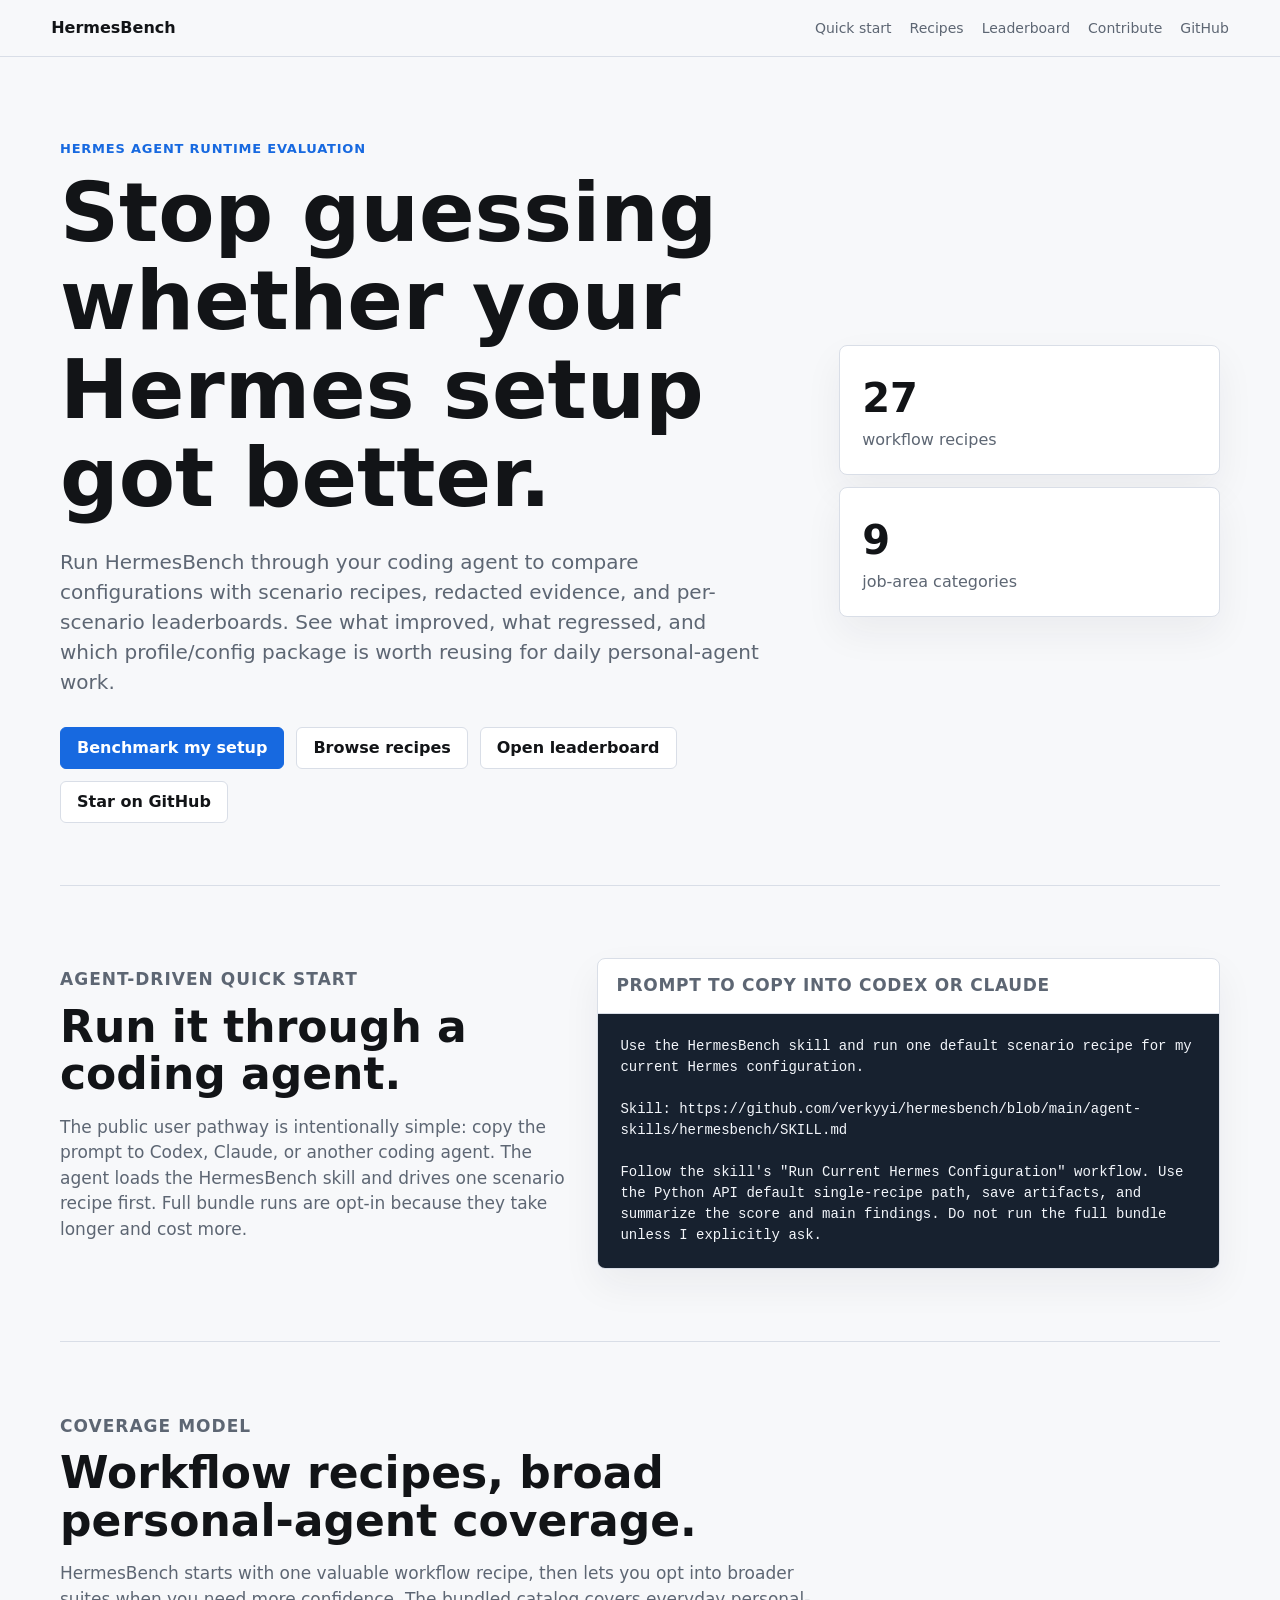
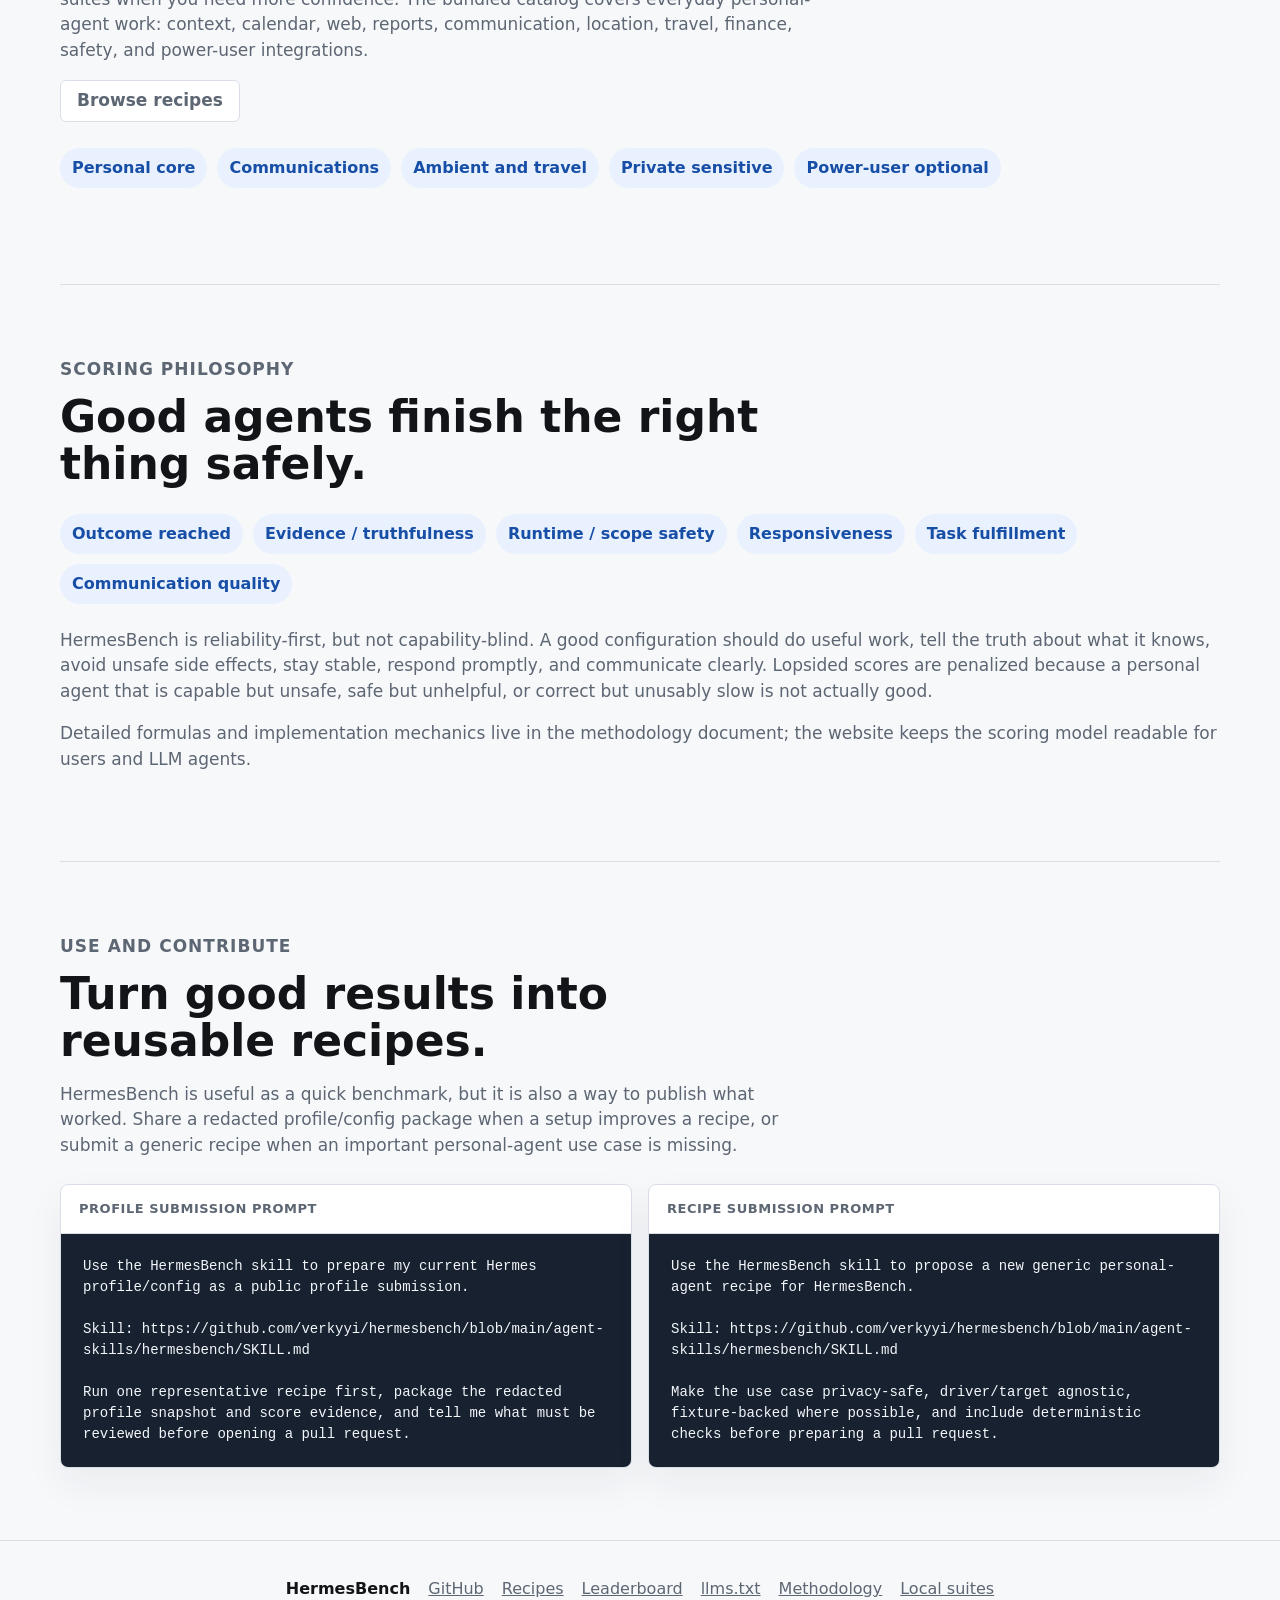
==== commit 35054a22: "Use workflow recipe set" ====
--- a/site/index.html
+++ b/site/index.html
@@ -39,12 +39,12 @@
         </div>
         <div class="scorecard" aria-label="Benchmark summary">
           <div>
-            <span class="metric">48</span>
-            <span class="label">scenario recipes</span>
+            <span class="metric">27</span>
+            <span class="label">workflow recipes</span>
           </div>
           <div>
-            <span class="metric">12</span>
-            <span class="label">balanced scenario suites</span>
+            <span class="metric">9</span>
+            <span class="label">job-area categories</span>
           </div>
         </div>
       </section>
@@ -73,9 +73,9 @@
       <section id="suites" class="section">
         <div class="section-head">
           <p class="eyebrow">Coverage model</p>
-          <h2>Small recipes, broad personal-agent coverage.</h2>
+          <h2>Workflow recipes, broad personal-agent coverage.</h2>
           <p>
-            HermesBench starts with one focused recipe, then lets you opt into
+            HermesBench starts with one valuable workflow recipe, then lets you opt into
             broader suites when you need more confidence. The bundled catalog
             covers everyday personal-agent work: context, calendar, web,
             reports, communication, location, travel, finance, safety, and
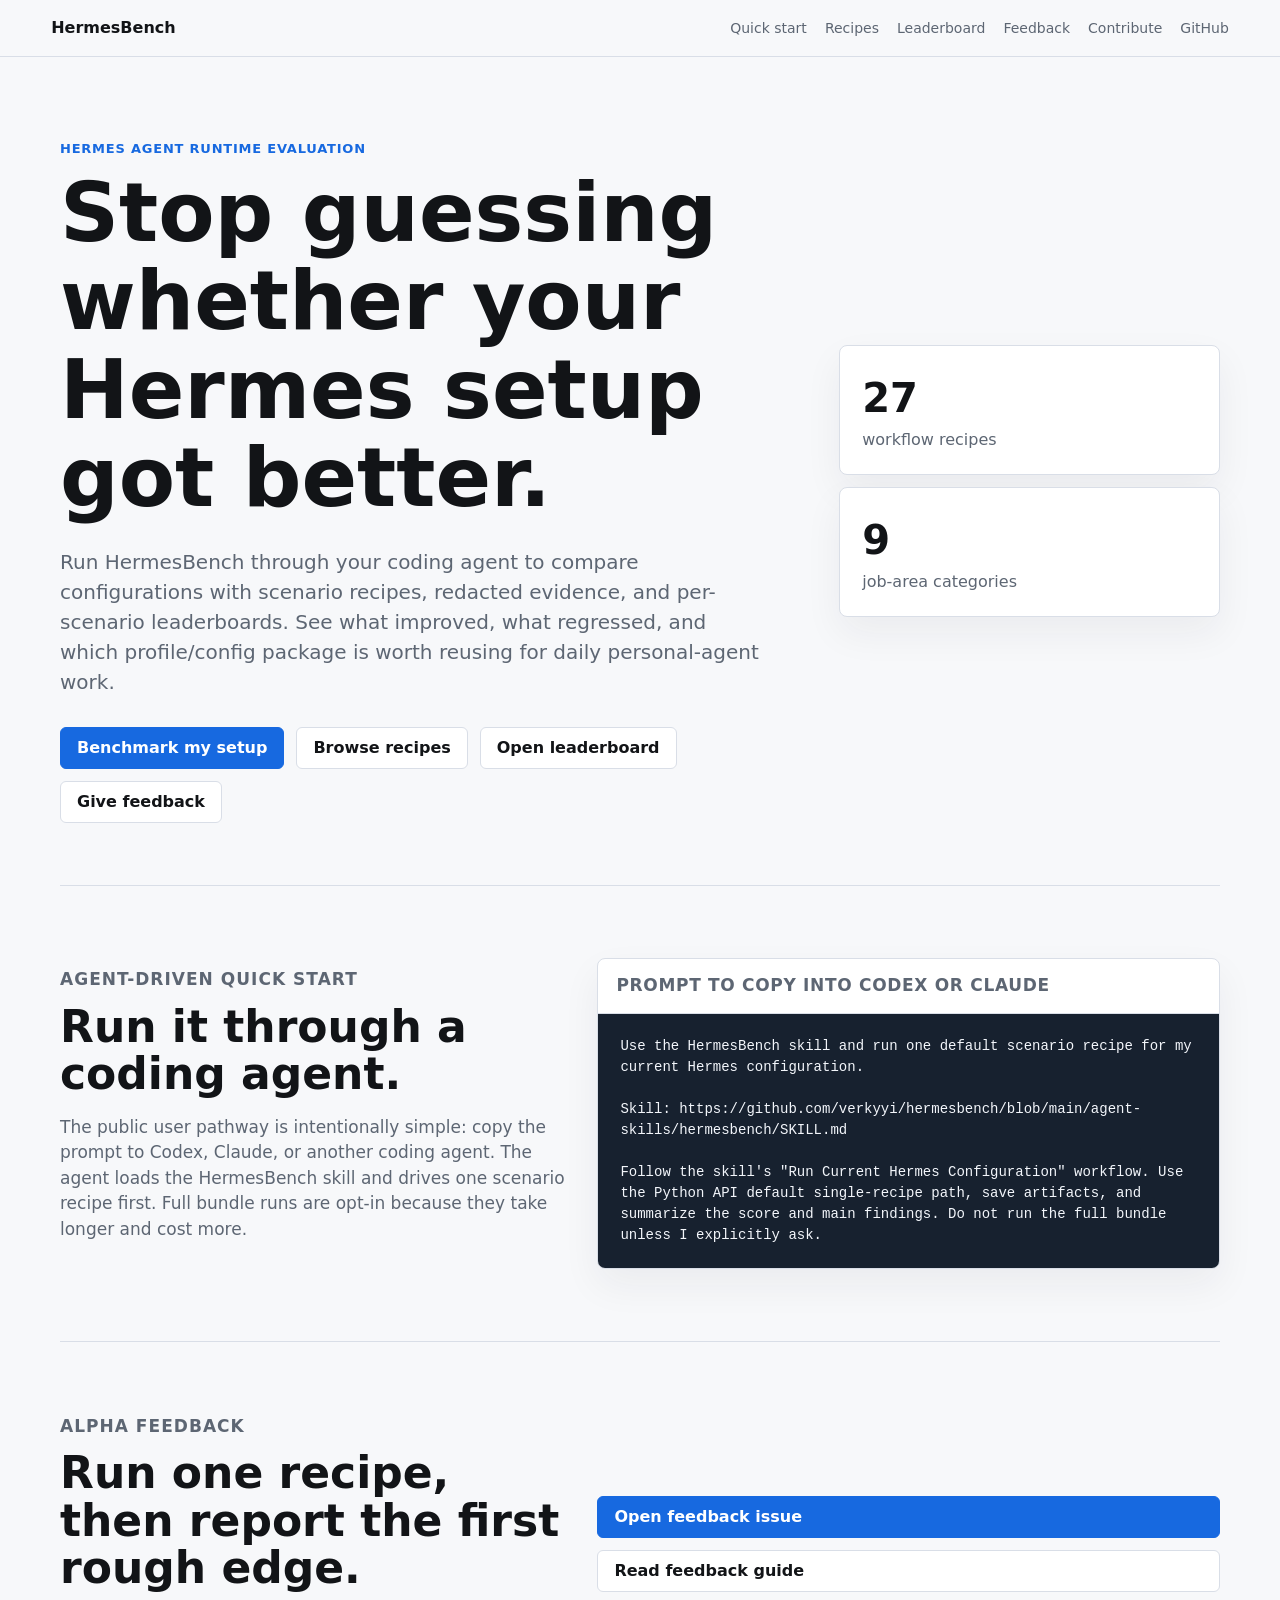
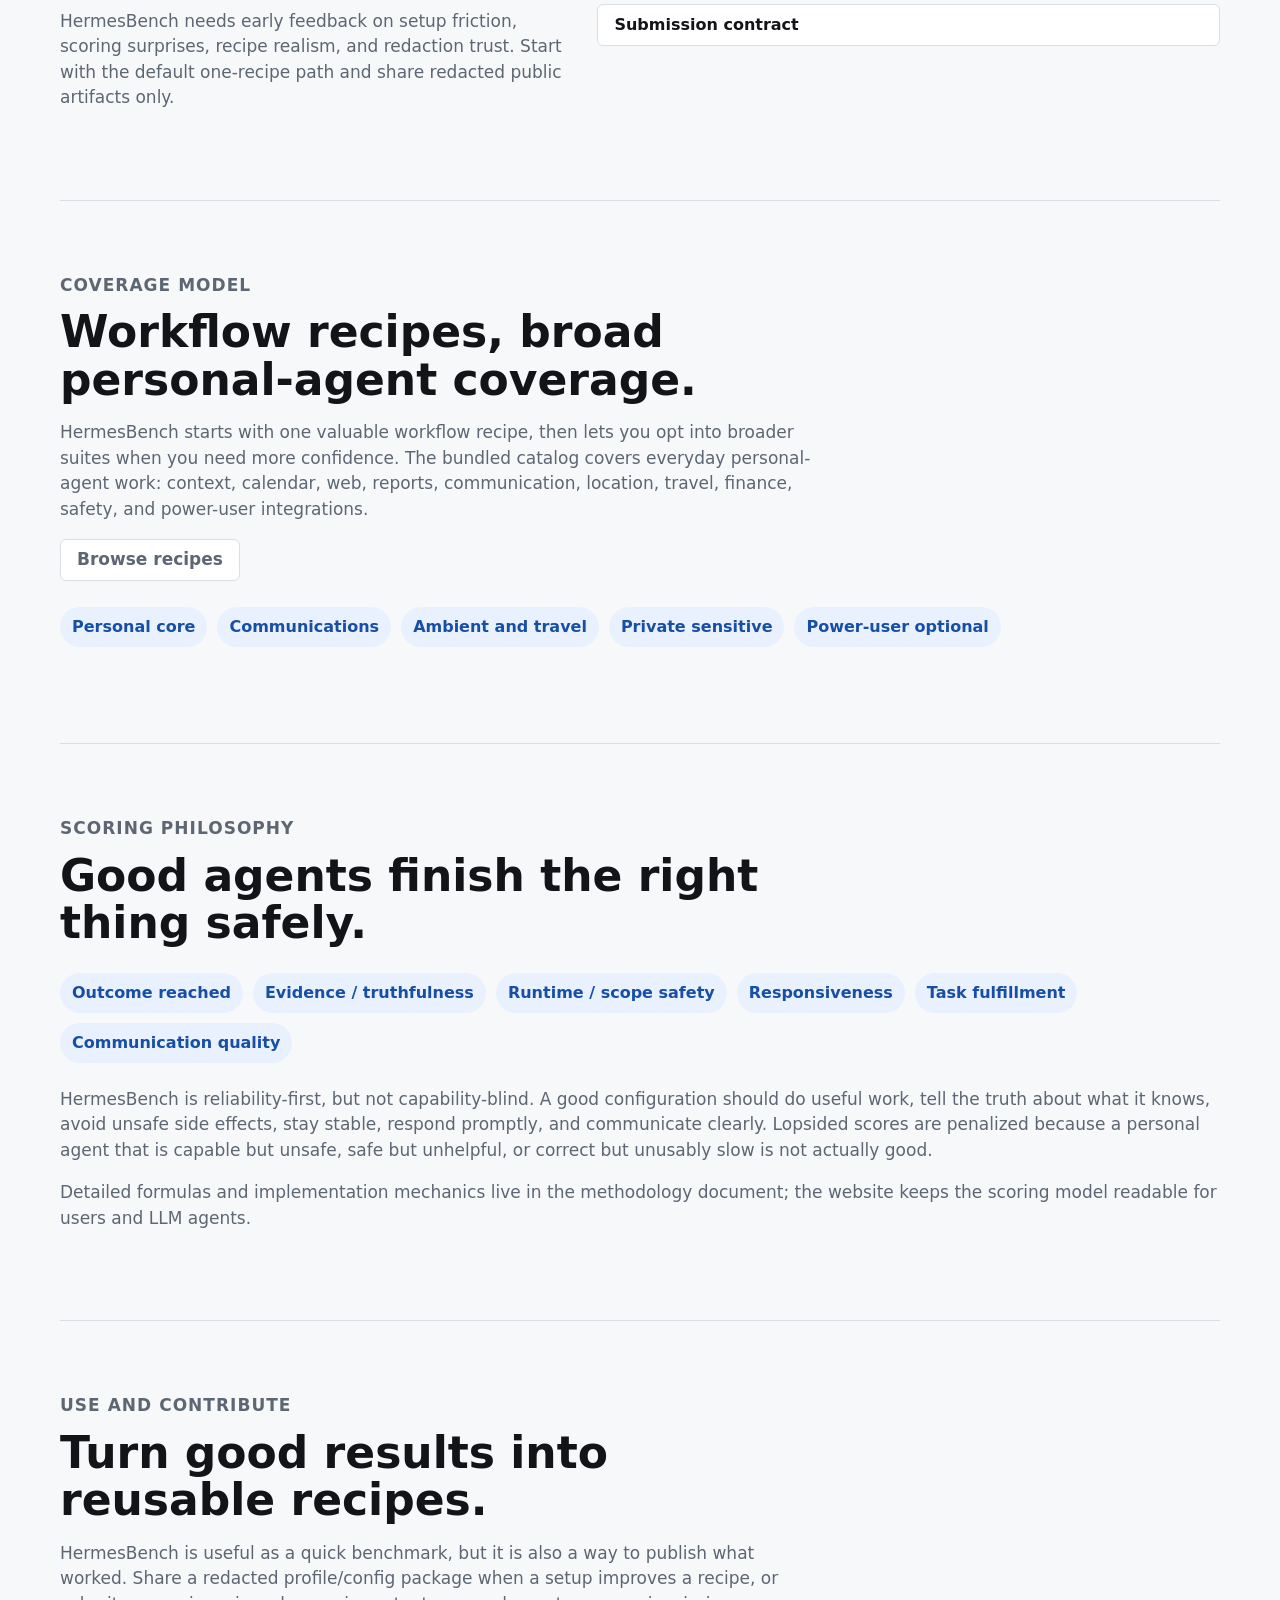
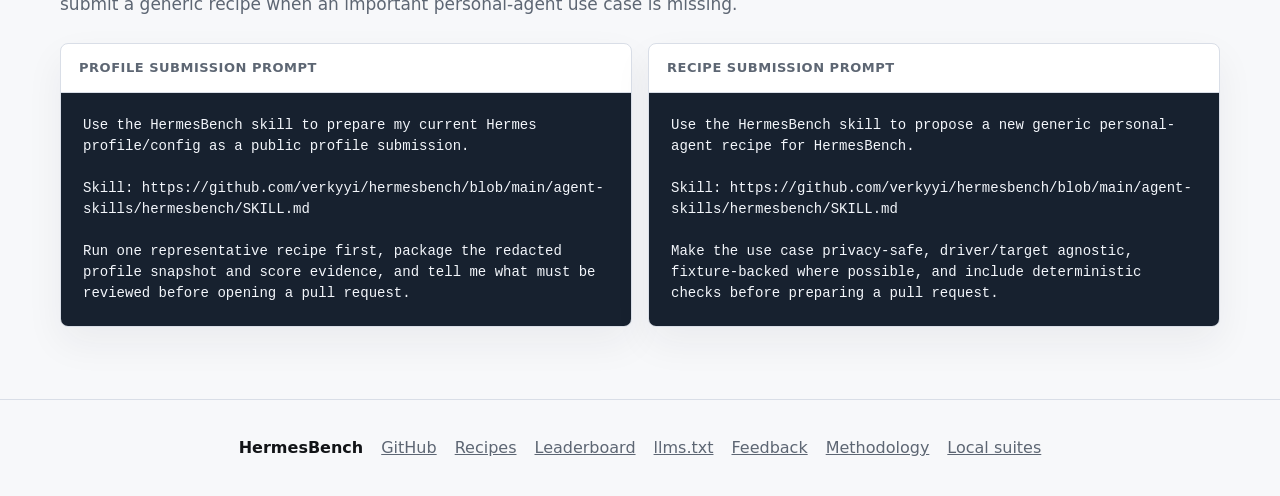
==== commit 75289df4: "Prepare alpha feedback launch path" ====
--- a/site/index.html
+++ b/site/index.html
@@ -14,6 +14,7 @@
         <a href="#quickstart">Quick start</a>
         <a href="recipes.html">Recipes</a>
         <a href="leaderboard.html">Leaderboard</a>
+        <a href="#feedback">Feedback</a>
         <a href="#contribute">Contribute</a>
         <a href="https://github.com/verkyyi/hermesbench">GitHub</a>
       </nav>
@@ -34,7 +35,7 @@
             <a class="button primary" href="#quickstart">Benchmark my setup</a>
             <a class="button" href="recipes.html">Browse recipes</a>
             <a class="button" href="leaderboard.html">Open leaderboard</a>
-            <a class="button" href="https://github.com/verkyyi/hermesbench">Star on GitHub</a>
+            <a class="button" href="https://github.com/verkyyi/hermesbench/issues/new?template=alpha-feedback.yml">Give feedback</a>
           </div>
         </div>
         <div class="scorecard" aria-label="Benchmark summary">
@@ -67,6 +68,23 @@
 Skill: https://github.com/verkyyi/hermesbench/blob/main/agent-skills/hermesbench/SKILL.md
 
 Follow the skill's "Run Current Hermes Configuration" workflow. Use the Python API default single-recipe path, save artifacts, and summarize the score and main findings. Do not run the full bundle unless I explicitly ask.</code></pre>
+        </div>
+      </section>
+
+      <section id="feedback" class="section split">
+        <div>
+          <p class="eyebrow">Alpha feedback</p>
+          <h2>Run one recipe, then report the first rough edge.</h2>
+          <p>
+            HermesBench needs early feedback on setup friction, scoring
+            surprises, recipe realism, and redaction trust. Start with the
+            default one-recipe path and share redacted public artifacts only.
+          </p>
+        </div>
+        <div class="actions stacked-actions">
+          <a class="button primary" href="https://github.com/verkyyi/hermesbench/issues/new?template=alpha-feedback.yml">Open feedback issue</a>
+          <a class="button" href="https://github.com/verkyyi/hermesbench/blob/main/FEEDBACK.md">Read feedback guide</a>
+          <a class="button" href="https://github.com/verkyyi/hermesbench/blob/main/data/submissions/README.md">Submission contract</a>
         </div>
       </section>
 
@@ -158,6 +176,7 @@
       <a href="recipes.html">Recipes</a>
       <a href="leaderboard.html">Leaderboard</a>
       <a href="llms.txt">llms.txt</a>
+      <a href="https://github.com/verkyyi/hermesbench/blob/main/FEEDBACK.md">Feedback</a>
       <a href="https://github.com/verkyyi/hermesbench/blob/main/docs/METHODOLOGY.md">Methodology</a>
       <a href="https://github.com/verkyyi/hermesbench/blob/main/docs/local-suites.md">Local suites</a>
     </footer>
--- a/site/assets/styles.css
+++ b/site/assets/styles.css
@@ -122,6 +122,13 @@
   margin-top: 30px;
 }
 
+.stacked-actions {
+  align-content: start;
+  align-items: stretch;
+  display: grid;
+  margin-top: 0;
+}
+
 .button {
   display: inline-flex;
   align-items: center;
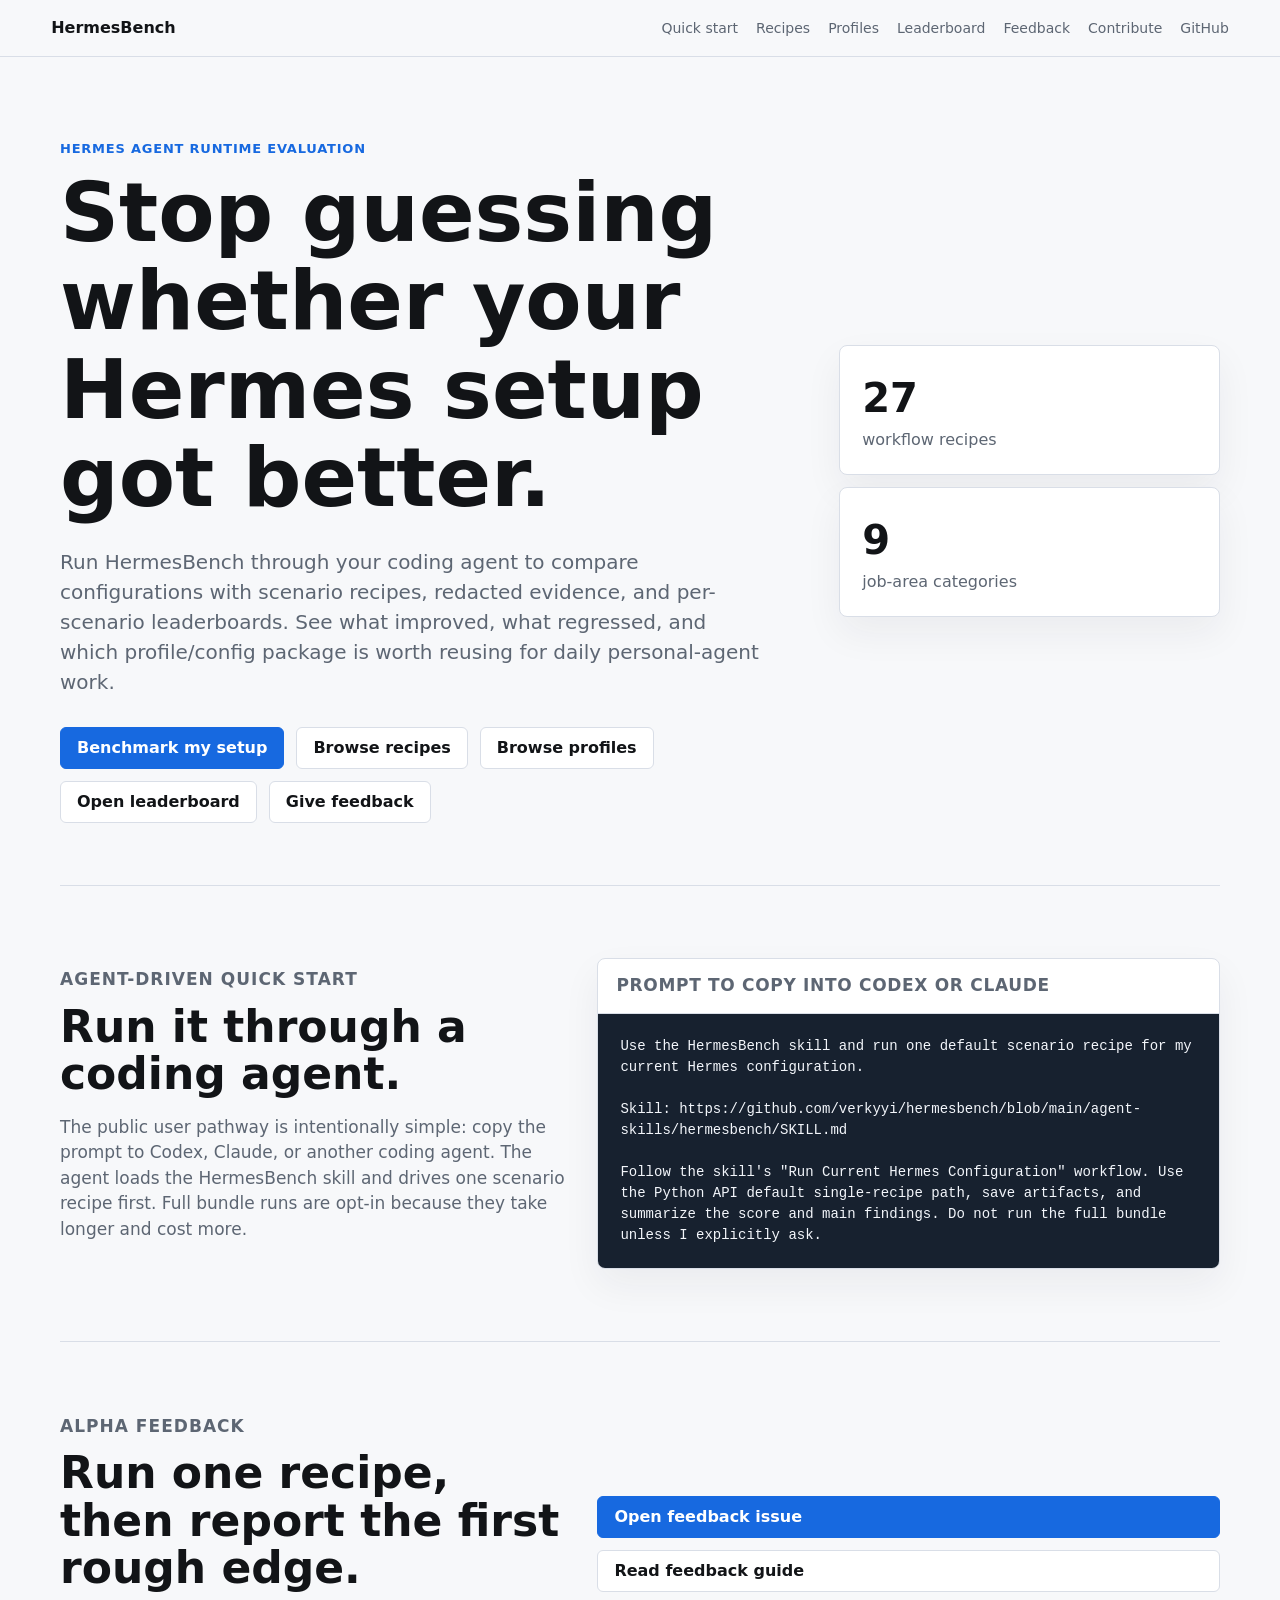
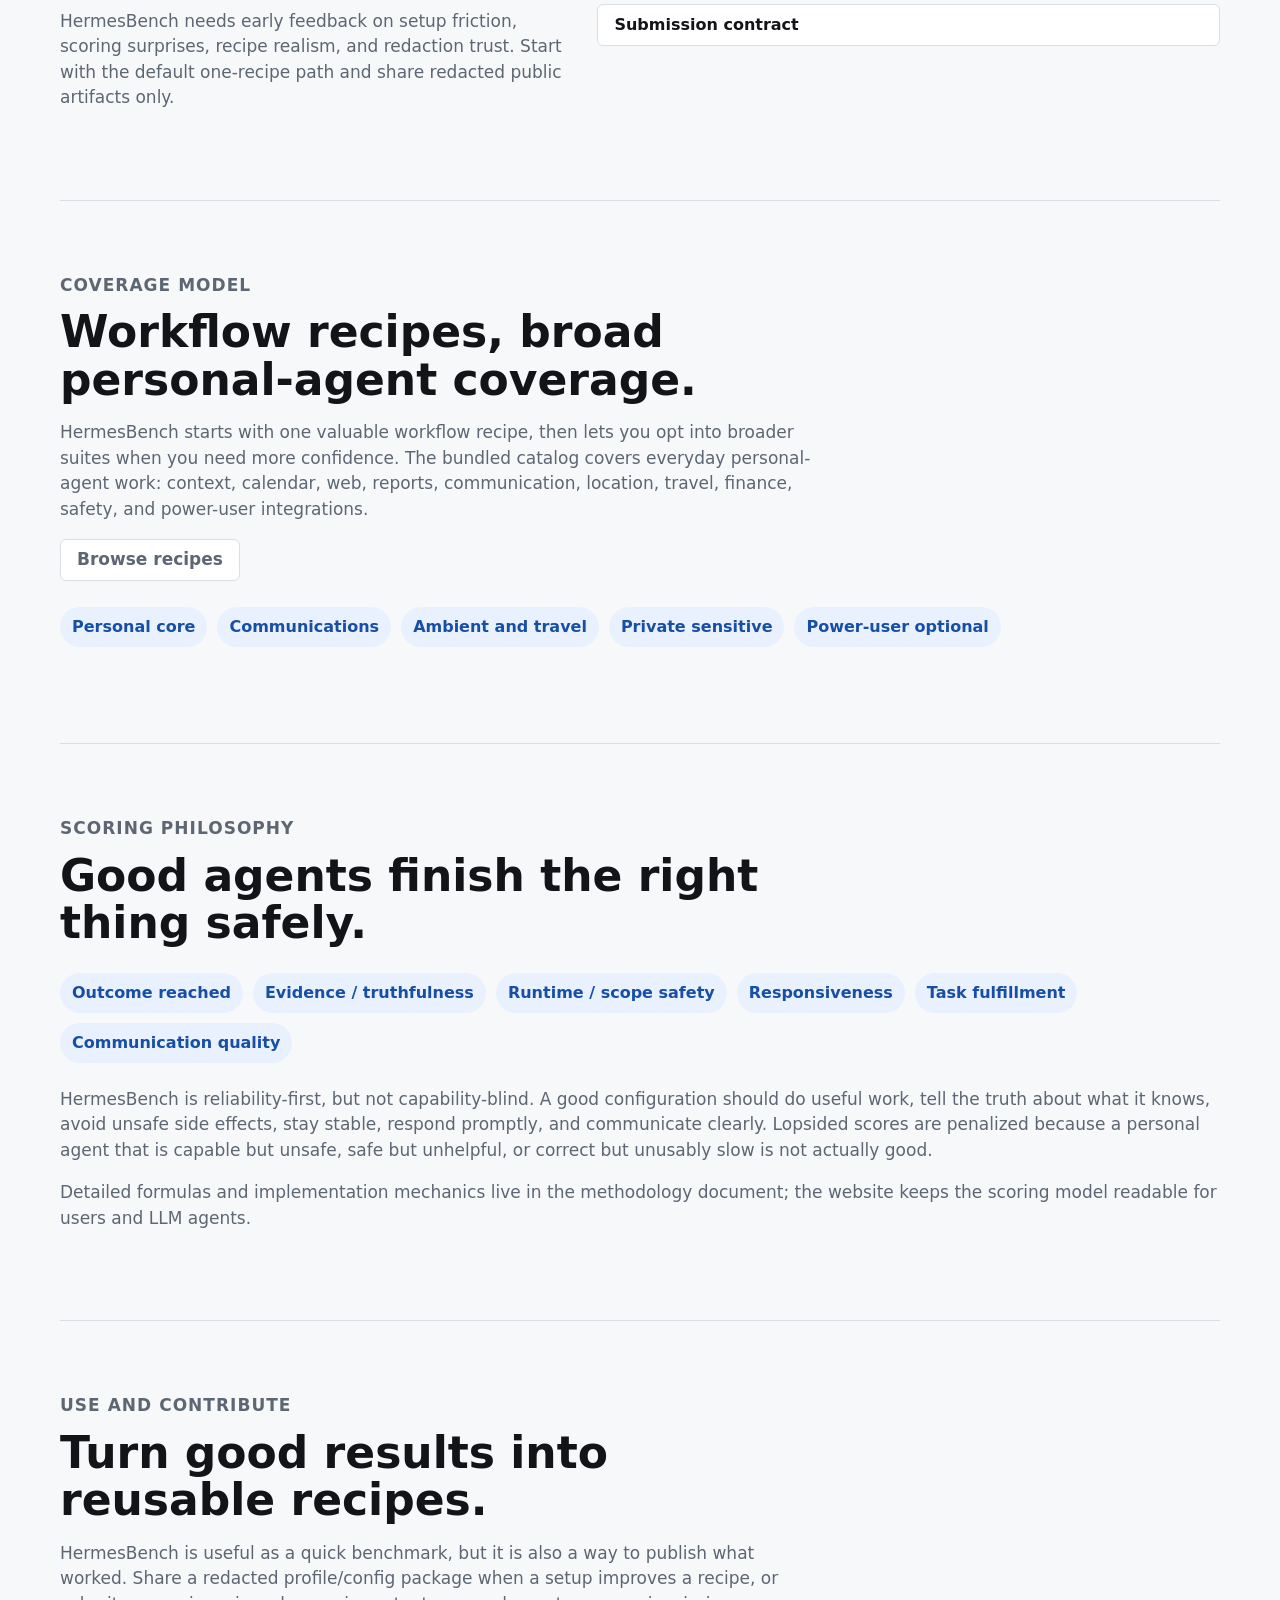
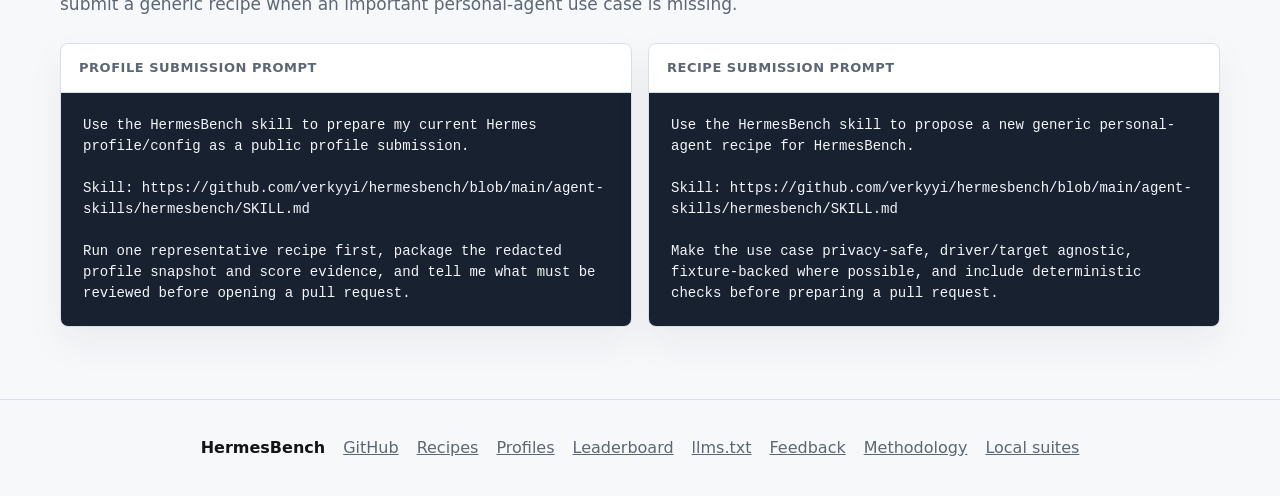
==== commit ccd3449e: "Update baseline trace timeline" ====
--- a/site/index.html
+++ b/site/index.html
@@ -13,6 +13,7 @@
       <nav>
         <a href="#quickstart">Quick start</a>
         <a href="recipes.html">Recipes</a>
+        <a href="profiles.html">Profiles</a>
         <a href="leaderboard.html">Leaderboard</a>
         <a href="#feedback">Feedback</a>
         <a href="#contribute">Contribute</a>
@@ -34,6 +35,7 @@
           <div class="actions">
             <a class="button primary" href="#quickstart">Benchmark my setup</a>
             <a class="button" href="recipes.html">Browse recipes</a>
+            <a class="button" href="profiles.html">Browse profiles</a>
             <a class="button" href="leaderboard.html">Open leaderboard</a>
             <a class="button" href="https://github.com/verkyyi/hermesbench/issues/new?template=alpha-feedback.yml">Give feedback</a>
           </div>
@@ -174,6 +176,7 @@
       <span>HermesBench</span>
       <a href="https://github.com/verkyyi/hermesbench">GitHub</a>
       <a href="recipes.html">Recipes</a>
+      <a href="profiles.html">Profiles</a>
       <a href="leaderboard.html">Leaderboard</a>
       <a href="llms.txt">llms.txt</a>
       <a href="https://github.com/verkyyi/hermesbench/blob/main/FEEDBACK.md">Feedback</a>
--- a/site/assets/styles.css
+++ b/site/assets/styles.css
@@ -49,6 +49,7 @@
   display: flex;
   gap: 18px;
   flex-wrap: wrap;
+  max-width: 100%;
   color: var(--muted);
   font-size: 14px;
 }
@@ -152,6 +153,11 @@
   gap: 12px;
 }
 
+.leaderboard-scorecard {
+  grid-template-columns: repeat(4, minmax(0, 1fr));
+  margin: 18px 0;
+}
+
 .scorecard > div,
 .card,
 .table-wrap,
@@ -174,6 +180,14 @@
 
 .label {
   color: var(--muted);
+}
+
+.metric-note,
+.table-subtext {
+  display: block;
+  color: var(--muted);
+  font-size: 12px;
+  font-weight: 600;
 }
 
 .section {
@@ -381,6 +395,27 @@
   font-size: 14px;
 }
 
+.showcase-strip {
+  display: flex;
+  justify-content: center;
+  gap: 10px;
+  flex-wrap: wrap;
+  margin: 26px auto 0;
+}
+
+.showcase-strip span {
+  display: inline-flex;
+  align-items: center;
+  min-height: 30px;
+  padding: 4px 10px;
+  border: 1px solid var(--line);
+  border-radius: 999px;
+  background: #fff;
+  color: var(--muted);
+  font-size: 13px;
+  font-weight: 750;
+}
+
 .recipe-list {
   display: grid;
   gap: 0;
@@ -391,6 +426,11 @@
   box-shadow: 0 16px 38px rgba(27, 39, 55, 0.06);
 }
 
+.profile-list {
+  display: grid;
+  gap: 16px;
+}
+
 .recipe-pagination {
   display: flex;
   align-items: center;
@@ -419,7 +459,8 @@
   border-bottom: 0;
 }
 
-.recipe-row[hidden] {
+.recipe-row[hidden],
+.profile-row[hidden] {
   display: none;
 }
 
@@ -487,6 +528,420 @@
   padding: 22px;
 }
 
+.profile-row {
+  min-width: 0;
+  overflow: hidden;
+  background: var(--panel);
+  border: 1px solid var(--line);
+  border-radius: 8px;
+  box-shadow: 0 16px 38px rgba(27, 39, 55, 0.06);
+}
+
+.profile-row > summary {
+  display: grid;
+  grid-template-columns: minmax(0, 1fr) auto;
+  align-items: center;
+  gap: 18px;
+  padding: 18px 22px;
+  list-style: none;
+}
+
+.profile-row > summary::-webkit-details-marker {
+  display: none;
+}
+
+.profile-row[open] > summary {
+  background: #f8faff;
+  border-bottom: 1px solid var(--line);
+}
+
+.profile-title {
+  display: block;
+  overflow-wrap: anywhere;
+  font-size: 17px;
+  font-weight: 800;
+}
+
+.profile-summary-score {
+  color: var(--accent);
+  font-size: 32px;
+  font-weight: 850;
+  font-variant-numeric: tabular-nums;
+}
+
+.profile-detail {
+  display: grid;
+  gap: 22px;
+  padding: 22px;
+}
+
+.profile-readout {
+  display: grid;
+  gap: 16px;
+  padding: 20px;
+  border: 1px solid #bfd2f1;
+  border-radius: 8px;
+  background: #f8fbff;
+}
+
+.readout-head {
+  display: flex;
+  align-items: flex-start;
+  justify-content: space-between;
+  gap: 18px;
+}
+
+.readout-head h3 {
+  margin-bottom: 6px;
+}
+
+.profile-scoreboard {
+  display: grid;
+  grid-template-columns: 1.1fr repeat(4, minmax(0, 1fr));
+  gap: 10px;
+}
+
+.score-kpi {
+  min-width: 0;
+  padding: 14px;
+  border: 1px solid var(--line);
+  border-radius: 8px;
+  background: #fff;
+}
+
+.score-kpi.primary {
+  border-color: #9cc2ff;
+  box-shadow: inset 4px 0 0 var(--accent);
+}
+
+.score-kpi.warn {
+  border-color: #f0d7b8;
+  box-shadow: inset 4px 0 0 var(--warn);
+}
+
+.score-kpi span {
+  display: block;
+  color: var(--muted);
+  font-size: 12px;
+  font-weight: 800;
+  text-transform: uppercase;
+}
+
+.score-kpi strong {
+  display: block;
+  margin: 6px 0;
+  color: var(--text);
+  font-size: 30px;
+  line-height: 1;
+  font-variant-numeric: tabular-nums;
+}
+
+.score-kpi small {
+  display: block;
+  color: var(--muted);
+  font-size: 12px;
+  font-weight: 650;
+  line-height: 1.35;
+}
+
+.score-kpi a {
+  color: var(--text);
+  font-weight: 800;
+  text-decoration: none;
+}
+
+.score-kpi code {
+  display: block;
+  margin-top: 3px;
+  overflow-wrap: anywhere;
+  color: #3f4854;
+  font-size: 12px;
+}
+
+.profile-overview-grid {
+  display: grid;
+  grid-template-columns: minmax(0, 1fr) auto;
+  gap: 16px;
+  align-items: start;
+}
+
+.profile-metrics {
+  margin: 0;
+}
+
+.profile-link-panel {
+  display: grid;
+  gap: 10px;
+  min-width: 220px;
+}
+
+.profile-columns {
+  display: grid;
+  grid-template-columns: repeat(2, minmax(0, 1fr));
+  gap: 18px;
+}
+
+.profile-columns section,
+.profile-loop,
+.profile-snapshot,
+.profile-layer {
+  min-width: 0;
+  padding: 18px;
+  border: 1px solid var(--line);
+  border-radius: 8px;
+  background: #fff;
+}
+
+.profile-columns h3,
+.profile-loop h3,
+.profile-snapshot h3,
+.profile-layer h3 {
+  font-size: 18px;
+}
+
+.profile-layer {
+  display: grid;
+  gap: 18px;
+}
+
+.layer-head h3 {
+  margin-bottom: 6px;
+}
+
+.unit-layer {
+  border-color: #bed3ff;
+  background: #fbfdff;
+}
+
+.unit-layer .profile-unit-list {
+  grid-template-columns: 1fr;
+}
+
+.setup-layer,
+.performance-layer {
+  background: #fff;
+}
+
+.profile-snapshot h4 {
+  margin: 0 0 10px;
+  font-size: 14px;
+}
+
+.role-card-list,
+.score-insight-list,
+.profile-unit-list {
+  display: grid;
+  gap: 10px;
+}
+
+.role-card-list,
+.profile-unit-list {
+  grid-template-columns: repeat(2, minmax(0, 1fr));
+}
+
+.role-card,
+.score-insight {
+  min-width: 0;
+  padding: 12px;
+  border: 1px solid var(--line);
+  border-radius: 6px;
+  background: #f9fafc;
+}
+
+.role-card {
+  display: grid;
+  grid-template-columns: repeat(3, minmax(0, 1fr));
+  gap: 10px;
+}
+
+.role-card .mini-heading {
+  display: block;
+  margin: 0 0 3px;
+}
+
+.role-card p {
+  grid-column: 1 / -1;
+  margin: 4px 0 0;
+  color: var(--muted);
+  font-size: 13px;
+}
+
+.score-insight {
+  display: grid;
+  grid-template-columns: minmax(0, 1fr) auto;
+  align-items: center;
+  gap: 12px;
+}
+
+.score-insight strong {
+  color: var(--accent);
+  font-size: 20px;
+  font-variant-numeric: tabular-nums;
+}
+
+.score-title {
+  display: block;
+  color: var(--text);
+  font-size: 15px;
+  font-weight: 800;
+  line-height: 1.25;
+  text-decoration: none;
+}
+
+.score-insight a,
+.score-insight code {
+  white-space: normal;
+  overflow-wrap: anywhere;
+}
+
+.profile-unit-card {
+  min-width: 0;
+  padding: 16px;
+  border: 1px solid var(--line);
+  border-radius: 8px;
+  background: #f9fafc;
+}
+
+.profile-unit-card[open] {
+  background: #fff;
+}
+
+.profile-unit-card.missing {
+  border-color: #f0d7b8;
+  background: #fff8ef;
+}
+
+.profile-unit-tags {
+  margin: 10px 0;
+}
+
+.profile-unit-head {
+  display: flex;
+  justify-content: space-between;
+  gap: 12px;
+  align-items: flex-start;
+  margin-bottom: 12px;
+  cursor: pointer;
+  list-style: none;
+}
+
+.profile-unit-head::-webkit-details-marker {
+  display: none;
+}
+
+.profile-unit-head::after {
+  content: "Details";
+  flex: 0 0 auto;
+  align-self: flex-start;
+  color: var(--accent);
+  font-size: 12px;
+  font-weight: 800;
+}
+
+.profile-unit-card[open] .profile-unit-head::after {
+  content: "Close";
+}
+
+.profile-unit-head h4 {
+  margin: 0;
+  overflow-wrap: anywhere;
+  font-size: 20px;
+}
+
+.profile-unit-summary {
+  min-width: 0;
+}
+
+.profile-unit-subtitle {
+  display: block;
+  max-width: 420px;
+  margin-top: 5px;
+  color: var(--muted);
+  font-size: 13px;
+  font-weight: 600;
+  line-height: 1.35;
+}
+
+.profile-unit-role {
+  flex: 0 0 auto;
+  padding: 4px 8px;
+  border: 1px solid var(--line);
+  border-radius: 999px;
+  background: #fff;
+  color: var(--muted);
+  font-size: 12px;
+  font-weight: 750;
+}
+
+.install-command {
+  margin: 12px 0;
+  padding: 12px;
+  box-shadow: none;
+  white-space: pre-wrap;
+}
+
+.profile-unit-detail {
+  display: grid;
+  gap: 14px;
+  margin: 14px 0;
+  padding-top: 14px;
+  border-top: 1px solid var(--line);
+}
+
+.profile-unit-state {
+  display: flex;
+  flex-wrap: wrap;
+  gap: 6px;
+}
+
+.profile-unit-state span {
+  display: inline-flex;
+  min-height: 24px;
+  align-items: center;
+  padding: 2px 8px;
+  border: 1px solid var(--line);
+  border-radius: 999px;
+  background: #f6f8fb;
+  color: var(--muted);
+  font-size: 12px;
+  font-weight: 700;
+}
+
+.profile-unit-detail h5 {
+  margin: 0 0 10px;
+  font-size: 13px;
+}
+
+.configured-inventory {
+  margin-top: 14px;
+}
+
+.profile-secondary-detail {
+  padding: 18px;
+  border: 1px solid var(--line);
+  border-radius: 8px;
+  background: #fff;
+}
+
+.profile-secondary-detail > summary {
+  color: var(--text);
+  font-size: 15px;
+}
+
+.profile-secondary-detail .profile-snapshot {
+  margin-top: 16px;
+  box-shadow: none;
+}
+
+.profile-secondary-detail .profile-loop {
+  margin-top: 16px;
+}
+
+.configured-inventory summary {
+  color: var(--muted);
+  font-size: 13px;
+}
+
 .recipe-detail h3 {
   margin-top: 18px;
 }
@@ -630,9 +1085,312 @@
   padding: 18px 20px;
 }
 
+.trace-detail > summary {
+  display: flex;
+  align-items: center;
+  justify-content: space-between;
+  gap: 12px;
+}
+
+.summary-score {
+  color: var(--muted);
+  font-size: 13px;
+  font-weight: 750;
+  white-space: nowrap;
+}
+
 .trace-detail h3 {
   margin-top: 18px;
   font-size: 17px;
+}
+
+.trace-detail h4 {
+  margin: 0 0 8px;
+  font-size: 14px;
+}
+
+.trace-score-grid {
+  grid-template-columns: repeat(6, minmax(0, 1fr));
+}
+
+.case-narrative {
+  display: grid;
+  gap: 18px;
+}
+
+.task-prompt,
+.text-block {
+  white-space: pre-wrap;
+  overflow-wrap: anywhere;
+}
+
+.task-prompt {
+  padding: 16px;
+  border: 1px solid var(--line);
+  border-radius: 8px;
+  background: #f9fafc;
+  color: #273140;
+}
+
+.readout-grid,
+.evidence-grid {
+  display: grid;
+  grid-template-columns: repeat(2, minmax(0, 1fr));
+  gap: 14px;
+}
+
+.readout-grid > div,
+.evidence-grid > div,
+.conversation-turn,
+.transcript-empty {
+  border: 1px solid var(--line);
+  border-radius: 8px;
+  background: #fff;
+}
+
+.readout-grid > div,
+.evidence-grid > div,
+.transcript-empty {
+  padding: 16px;
+}
+
+.conversation {
+  display: grid;
+  gap: 14px;
+}
+
+.event-timeline {
+  display: grid;
+  gap: 12px;
+}
+
+.event-card {
+  display: grid;
+  grid-template-columns: 34px minmax(0, 1fr);
+  gap: 12px;
+  position: relative;
+  min-width: 0;
+}
+
+.event-card::before {
+  content: "";
+  position: absolute;
+  top: 38px;
+  bottom: -12px;
+  left: 16px;
+  width: 2px;
+  background: var(--line);
+}
+
+.event-card:last-child::before {
+  display: none;
+}
+
+.event-index {
+  display: flex;
+  align-items: center;
+  justify-content: center;
+  z-index: 1;
+  width: 34px;
+  height: 34px;
+  border: 1px solid var(--line);
+  border-radius: 999px;
+  background: #fff;
+  color: var(--muted);
+  font-size: 12px;
+  font-weight: 850;
+  font-variant-numeric: tabular-nums;
+}
+
+.event-body {
+  min-width: 0;
+  padding: 14px;
+  border: 1px solid var(--line);
+  border-radius: 8px;
+  background: #fff;
+}
+
+.event-body header {
+  display: flex;
+  flex-wrap: wrap;
+  align-items: baseline;
+  gap: 8px;
+  margin-bottom: 10px;
+}
+
+.event-time {
+  display: inline-flex;
+  align-items: center;
+  min-height: 22px;
+  padding: 2px 7px;
+  border: 1px solid var(--line);
+  border-radius: 999px;
+  background: #f6f8fb;
+  color: #273140;
+  font-family: "SFMono-Regular", Consolas, "Liberation Mono", monospace;
+  font-size: 12px;
+  font-weight: 800;
+  font-variant-numeric: tabular-nums;
+}
+
+.event-type {
+  color: var(--accent);
+  font-size: 12px;
+  font-weight: 850;
+  text-transform: uppercase;
+}
+
+.event-meta {
+  color: var(--muted);
+  font-size: 12px;
+  font-weight: 650;
+}
+
+.event-tool-call .event-index,
+.event-tool-result .event-index {
+  border-color: #b7d4ff;
+  background: #eef6ff;
+  color: #174ea6;
+}
+
+.event-tool-call .event-type,
+.event-tool-result .event-type {
+  color: #174ea6;
+}
+
+.event-judge-result .event-index {
+  border-color: #d7c5ff;
+  background: #f5f0ff;
+  color: #5b2bbd;
+}
+
+.event-judge-result .event-type {
+  color: #5b2bbd;
+}
+
+.event-tool-meta {
+  margin: 8px 0 10px;
+  padding: 10px;
+  border: 1px solid var(--line);
+  border-radius: 8px;
+  background: #f9fafc;
+}
+
+.event-summary {
+  display: grid;
+  gap: 6px;
+  margin-top: 10px;
+}
+
+.event-summary > span {
+  color: var(--muted);
+  font-size: 12px;
+  font-weight: 850;
+  text-transform: uppercase;
+}
+
+.conversation-only {
+  margin-top: 4px;
+}
+
+.conversation-only > summary {
+  color: var(--muted);
+  font-size: 13px;
+}
+
+.transcript-retention {
+  margin: 0 0 12px;
+  color: var(--muted);
+  font-size: 13px;
+  font-weight: 650;
+}
+
+.conversation-turn {
+  overflow: hidden;
+}
+
+.turn-label {
+  padding: 10px 14px;
+  border-bottom: 1px solid var(--line);
+  background: #f6f8fb;
+  color: var(--muted);
+  font-size: 12px;
+  font-weight: 800;
+  text-transform: uppercase;
+}
+
+.message {
+  padding: 14px;
+}
+
+.message + .message {
+  border-top: 1px solid var(--line);
+}
+
+.message-role {
+  margin-bottom: 8px;
+  color: var(--accent);
+  font-size: 12px;
+  font-weight: 800;
+  text-transform: uppercase;
+}
+
+.assistant-message .message-role {
+  color: var(--accent-2);
+}
+
+.message-error {
+  margin-top: 10px;
+  color: #9a3412;
+  font-weight: 700;
+}
+
+.advanced-evidence {
+  margin-top: 18px;
+}
+
+.score-summary {
+  margin: 16px 0;
+}
+
+.notice {
+  margin: 16px 0;
+  padding: 16px;
+  border: 1px solid #f0d7b8;
+  border-radius: 8px;
+  background: #fff8ef;
+}
+
+.notice ul {
+  margin-bottom: 0;
+}
+
+.mini-defs {
+  display: grid;
+  gap: 8px;
+  margin: 0;
+}
+
+.mini-defs div {
+  display: grid;
+  grid-template-columns: minmax(120px, 0.45fr) minmax(0, 0.55fr);
+  gap: 8px;
+}
+
+.mini-defs dt,
+.mini-heading {
+  color: var(--muted);
+  font-size: 12px;
+  font-weight: 800;
+  text-transform: uppercase;
+}
+
+.mini-defs dd {
+  margin: 0;
+}
+
+.mini-heading {
+  margin: 14px 0 6px;
 }
 
 .link-panel {
@@ -856,15 +1614,48 @@
     grid-template-columns: repeat(2, minmax(0, 1fr));
   }
 
+  .leaderboard-scorecard,
+  .trace-score-grid,
+  .readout-grid,
+  .evidence-grid,
+  .profile-scoreboard,
+  .profile-overview-grid,
+  .profile-columns,
+  .role-card-list,
+  .profile-unit-list {
+    grid-template-columns: repeat(2, minmax(0, 1fr));
+  }
+
   .recipe-filters {
     grid-template-columns: repeat(2, minmax(0, 1fr));
   }
 }
 
 @media (max-width: 620px) {
+  main {
+    width: 100%;
+    padding: 0 16px;
+  }
+
   .topbar {
     align-items: flex-start;
     flex-direction: column;
+    width: 100%;
+    overflow: hidden;
+  }
+
+  nav {
+    display: grid;
+    grid-template-columns: repeat(3, minmax(0, 1fr));
+    width: 100%;
+    gap: 8px 12px;
+  }
+
+  nav a {
+    min-width: 0;
+    overflow: hidden;
+    text-overflow: ellipsis;
+    white-space: nowrap;
   }
 
   .grid,
@@ -874,6 +1665,51 @@
 
   .detail-grid {
     grid-template-columns: 1fr;
+  }
+
+  .leaderboard-scorecard,
+  .trace-score-grid,
+  .readout-grid,
+  .evidence-grid,
+  .profile-scoreboard,
+  .profile-overview-grid,
+  .profile-columns,
+  .role-card-list,
+  .profile-unit-list,
+  .role-card,
+  .profile-unit-state,
+  .mini-defs div {
+    grid-template-columns: 1fr;
+  }
+
+  .profile-row > summary {
+    grid-template-columns: minmax(0, 1fr);
+    padding: 14px;
+  }
+
+  .profile-detail {
+    padding: 14px;
+  }
+
+  .readout-head {
+    display: grid;
+  }
+
+  .readout-head .button {
+    justify-self: start;
+    max-width: 100%;
+  }
+
+  .profile-summary-score {
+    font-size: 26px;
+  }
+
+  .score-insight {
+    grid-template-columns: 1fr;
+  }
+
+  .score-insight strong {
+    justify-self: start;
   }
 
   .recipe-search-hero {
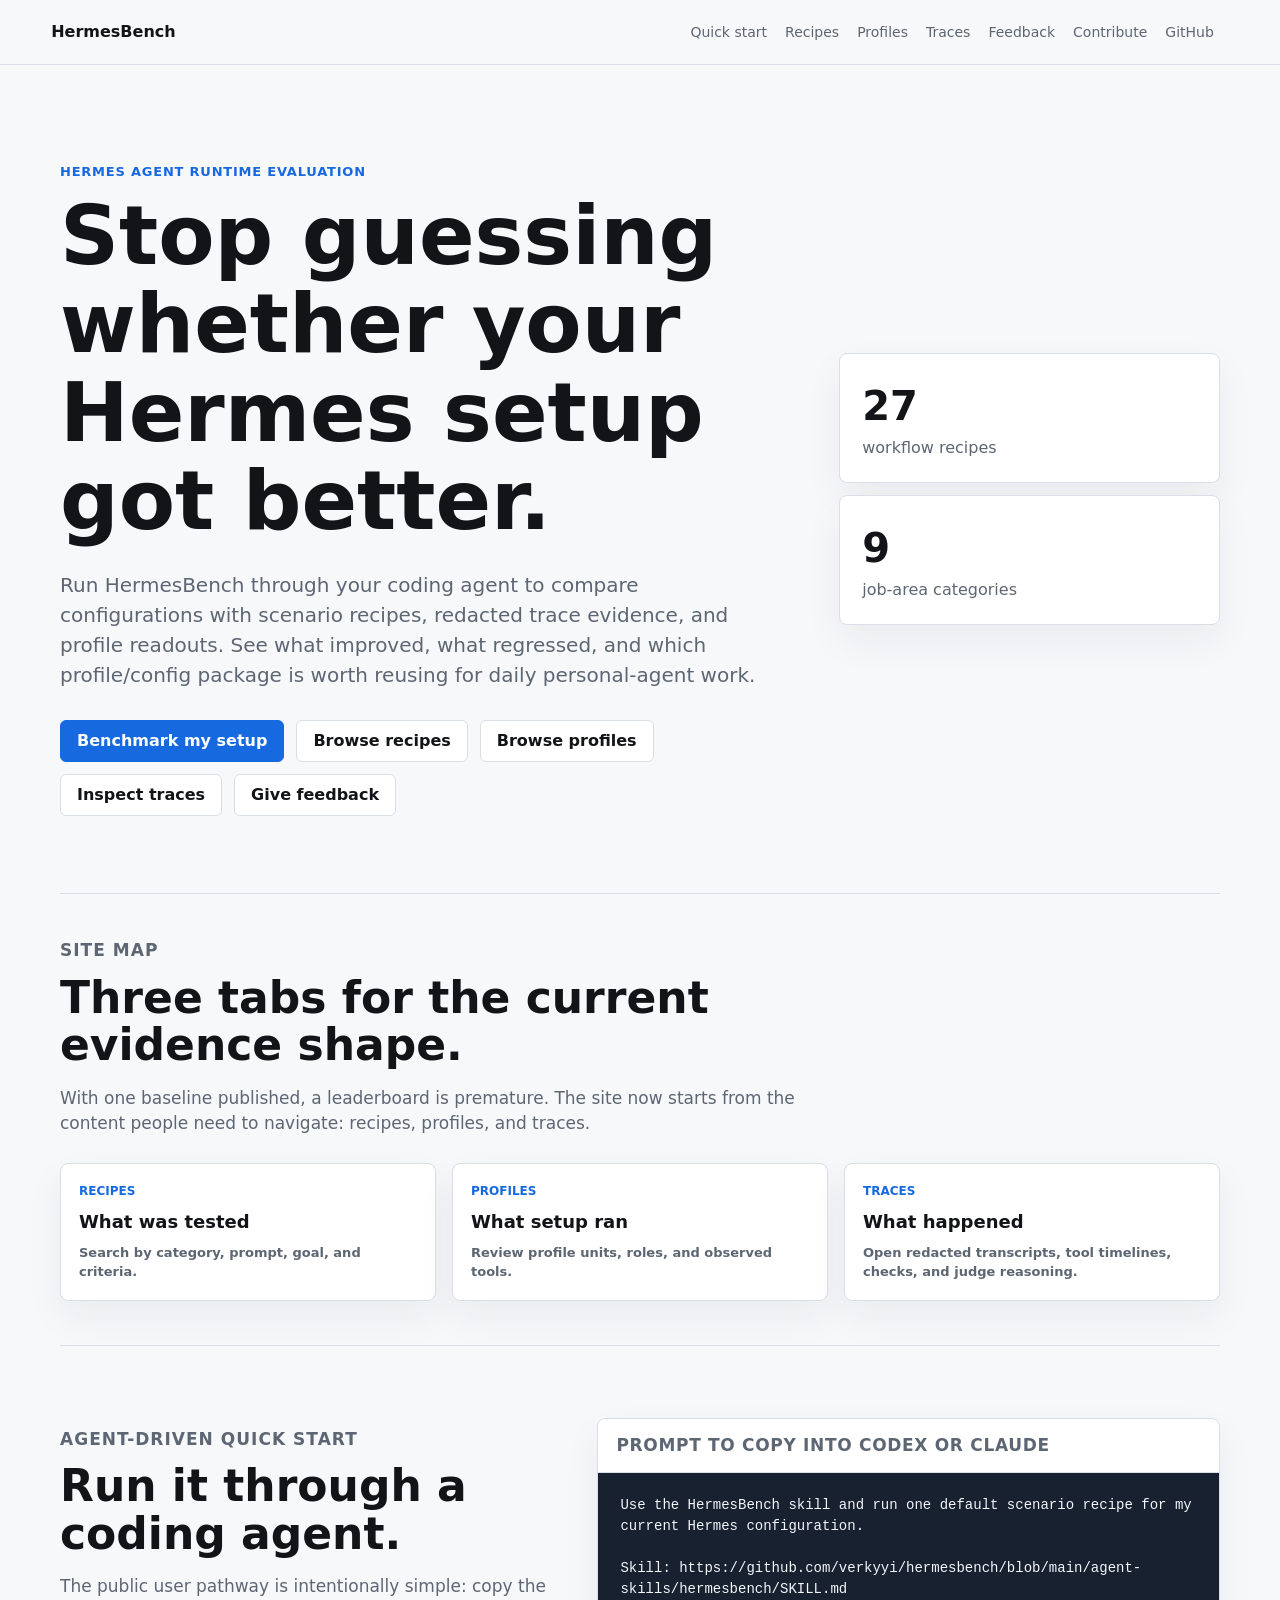
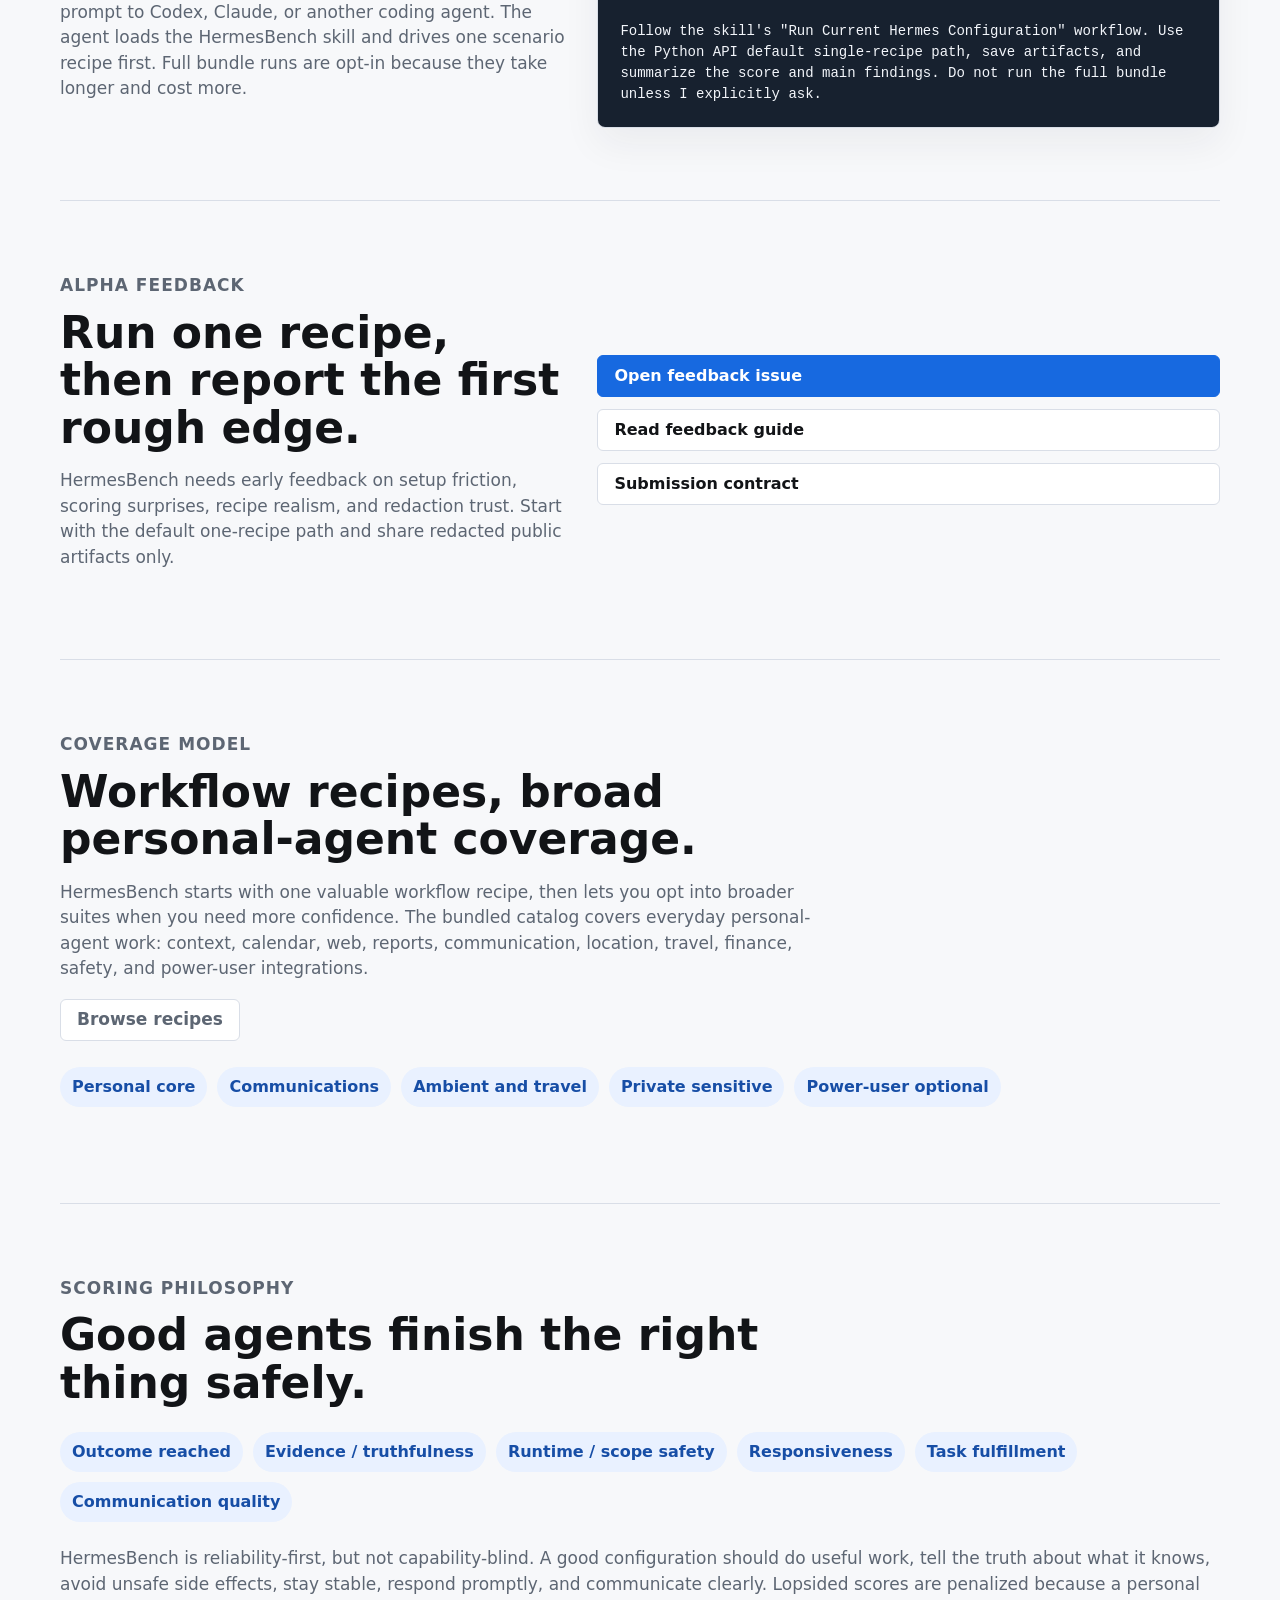
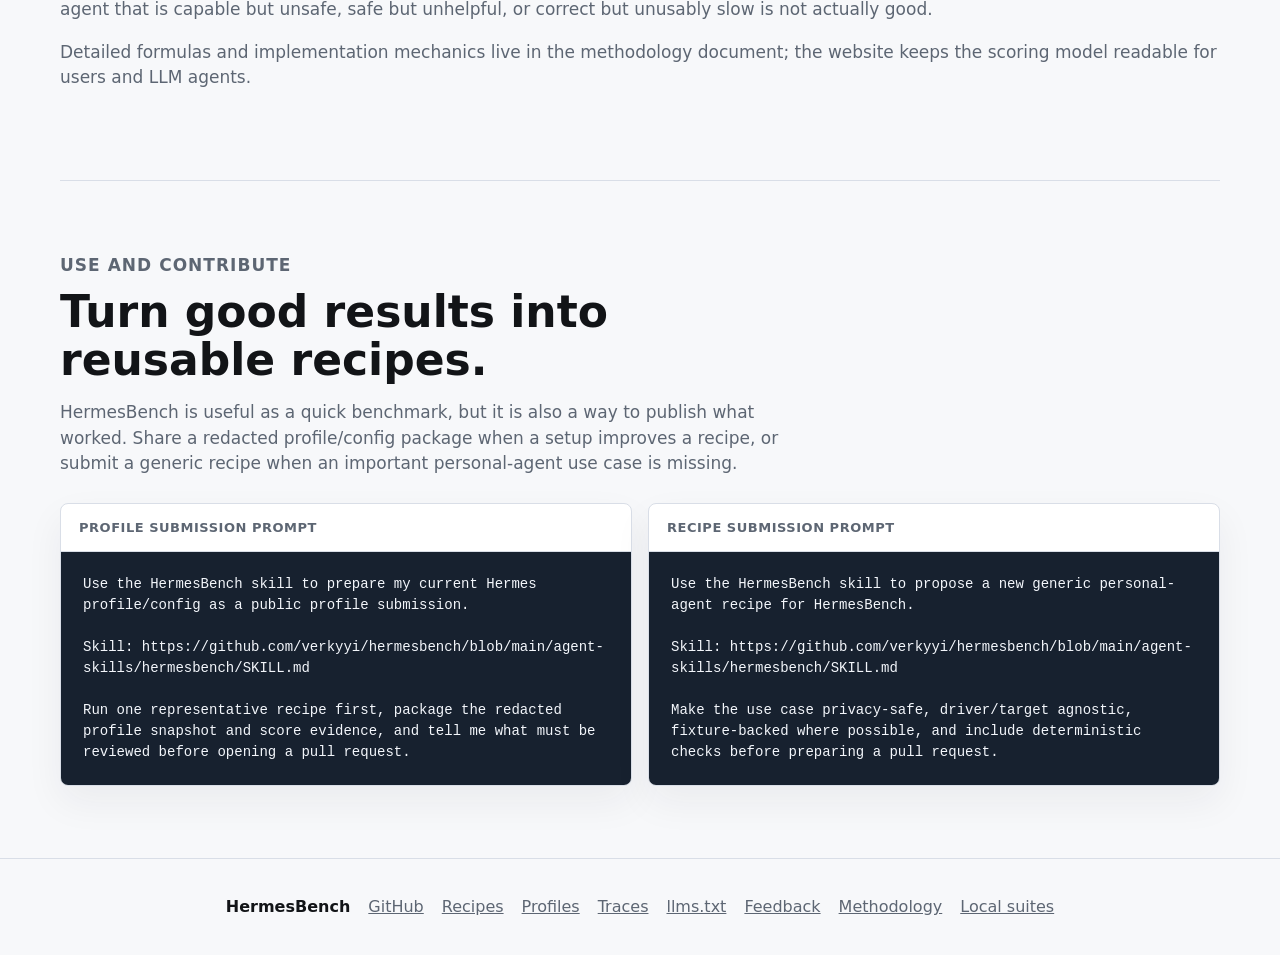
==== commit d64afb29: "Make traces recipe-first" ====
--- a/site/index.html
+++ b/site/index.html
@@ -14,7 +14,7 @@
         <a href="#quickstart">Quick start</a>
         <a href="recipes.html">Recipes</a>
         <a href="profiles.html">Profiles</a>
-        <a href="leaderboard.html">Leaderboard</a>
+        <a href="traces.html">Traces</a>
         <a href="#feedback">Feedback</a>
         <a href="#contribute">Contribute</a>
         <a href="https://github.com/verkyyi/hermesbench">GitHub</a>
@@ -28,15 +28,15 @@
           <h1>Stop guessing whether your Hermes setup got better.</h1>
           <p class="lede">
             Run HermesBench through your coding agent to compare configurations
-            with scenario recipes, redacted evidence, and per-scenario
-            leaderboards. See what improved, what regressed, and which
+            with scenario recipes, redacted trace evidence, and profile
+            readouts. See what improved, what regressed, and which
             profile/config package is worth reusing for daily personal-agent work.
           </p>
           <div class="actions">
             <a class="button primary" href="#quickstart">Benchmark my setup</a>
             <a class="button" href="recipes.html">Browse recipes</a>
             <a class="button" href="profiles.html">Browse profiles</a>
-            <a class="button" href="leaderboard.html">Open leaderboard</a>
+            <a class="button" href="traces.html">Inspect traces</a>
             <a class="button" href="https://github.com/verkyyi/hermesbench/issues/new?template=alpha-feedback.yml">Give feedback</a>
           </div>
         </div>
@@ -49,6 +49,35 @@
             <span class="metric">9</span>
             <span class="label">job-area categories</span>
           </div>
+        </div>
+      </section>
+
+      <section class="section compact">
+        <div class="section-head">
+          <p class="eyebrow">Site map</p>
+          <h2>Three tabs for the current evidence shape.</h2>
+          <p>
+            With one baseline published, a leaderboard is premature. The site
+            now starts from the content people need to navigate: recipes,
+            profiles, and traces.
+          </p>
+        </div>
+        <div class="grid three nav-card-grid">
+          <a class="nav-card" href="recipes.html">
+            <span>Recipes</span>
+            <strong>What was tested</strong>
+            <small>Search by category, prompt, goal, and criteria.</small>
+          </a>
+          <a class="nav-card" href="profiles.html">
+            <span>Profiles</span>
+            <strong>What setup ran</strong>
+            <small>Review profile units, roles, and observed tools.</small>
+          </a>
+          <a class="nav-card" href="traces.html">
+            <span>Traces</span>
+            <strong>What happened</strong>
+            <small>Open redacted transcripts, tool timelines, checks, and judge reasoning.</small>
+          </a>
         </div>
       </section>
 
@@ -177,7 +206,7 @@
       <a href="https://github.com/verkyyi/hermesbench">GitHub</a>
       <a href="recipes.html">Recipes</a>
       <a href="profiles.html">Profiles</a>
-      <a href="leaderboard.html">Leaderboard</a>
+      <a href="traces.html">Traces</a>
       <a href="llms.txt">llms.txt</a>
       <a href="https://github.com/verkyyi/hermesbench/blob/main/FEEDBACK.md">Feedback</a>
       <a href="https://github.com/verkyyi/hermesbench/blob/main/docs/METHODOLOGY.md">Methodology</a>
--- a/site/assets/styles.css
+++ b/site/assets/styles.css
@@ -30,10 +30,11 @@
   position: sticky;
   top: 0;
   z-index: 10;
-  display: flex;
-  align-items: center;
-  justify-content: space-between;
+  display: grid;
+  grid-template-columns: auto minmax(0, 1fr);
+  align-items: center;
   gap: 24px;
+  min-height: 64px;
   padding: 16px clamp(20px, 4vw, 56px);
   background: rgba(247, 248, 250, 0.92);
   border-bottom: 1px solid var(--line);
@@ -43,19 +44,30 @@
 .brand {
   font-weight: 750;
   text-decoration: none;
-}
-
-nav {
+  white-space: nowrap;
+}
+
+.topbar nav {
   display: flex;
+  justify-content: flex-end;
   gap: 18px;
-  flex-wrap: wrap;
+  flex-wrap: nowrap;
   max-width: 100%;
+  min-width: 0;
+  overflow-x: auto;
+  scrollbar-gutter: stable;
   color: var(--muted);
   font-size: 14px;
-}
-
-nav a {
+  -webkit-overflow-scrolling: touch;
+}
+
+.topbar nav a {
+  display: inline-flex;
+  align-items: center;
+  flex: 0 0 auto;
+  min-height: 32px;
   text-decoration: none;
+  white-space: nowrap;
 }
 
 main {
@@ -221,8 +233,45 @@
   grid-template-columns: repeat(2, minmax(0, 1fr));
 }
 
+.grid.three {
+  grid-template-columns: repeat(3, minmax(0, 1fr));
+}
+
 .card {
   padding: 22px;
+}
+
+.nav-card-grid {
+  align-items: stretch;
+}
+
+.nav-card {
+  display: grid;
+  gap: 8px;
+  min-width: 0;
+  padding: 18px;
+  border: 1px solid var(--line);
+  border-radius: 8px;
+  background: var(--panel);
+  box-shadow: 0 16px 38px rgba(27, 39, 55, 0.06);
+  text-decoration: none;
+}
+
+.nav-card span {
+  color: var(--accent);
+  font-size: 12px;
+  font-weight: 850;
+  text-transform: uppercase;
+}
+
+.nav-card strong {
+  font-size: 18px;
+}
+
+.nav-card small {
+  color: var(--muted);
+  font-size: 13px;
+  font-weight: 650;
 }
 
 .stacked-list {
@@ -1081,6 +1130,46 @@
   margin-top: 18px;
 }
 
+.trace-results-section {
+  padding-top: 24px;
+  border-top: 0;
+}
+
+.trace-results-head {
+  display: flex;
+  align-items: flex-start;
+  justify-content: space-between;
+  gap: 16px;
+  margin-bottom: 16px;
+}
+
+.trace-results-head h1 {
+  font-size: clamp(28px, 4vw, 44px);
+}
+
+.trace-results-head .eyebrow {
+  margin-bottom: 8px;
+}
+
+.trace-browser-panel {
+  margin: 0 0 18px;
+  padding: 18px;
+  border: 1px solid var(--line);
+  border-radius: 8px;
+  background: var(--panel);
+  box-shadow: 0 16px 38px rgba(27, 39, 55, 0.06);
+}
+
+.trace-browser-panel .task-search {
+  min-height: 50px;
+}
+
+.trace-recipe-list {
+  display: grid;
+  gap: 12px;
+  margin-top: 18px;
+}
+
 .trace-detail {
   padding: 18px 20px;
 }
@@ -1097,6 +1186,132 @@
   font-size: 13px;
   font-weight: 750;
   white-space: nowrap;
+}
+
+.trace-recipe-card {
+  padding: 0;
+  overflow: hidden;
+  box-shadow: 0 16px 38px rgba(27, 39, 55, 0.06);
+}
+
+.trace-recipe-card[hidden] {
+  display: none;
+}
+
+.trace-recipe-card > .trace-card-summary {
+  display: grid;
+  grid-template-columns: minmax(0, 1fr) auto;
+  gap: 16px;
+  align-items: center;
+  padding: 18px 20px;
+  border-left: 3px solid var(--accent);
+  list-style: none;
+}
+
+.trace-recipe-card > .trace-card-summary::-webkit-details-marker {
+  display: none;
+}
+
+.trace-recipe-card[open] > .trace-card-summary {
+  border-bottom: 1px solid var(--line);
+  background: #f8faff;
+}
+
+.trace-card-main {
+  display: grid;
+  gap: 8px;
+  min-width: 0;
+}
+
+.trace-card-header {
+  display: flex;
+  flex-wrap: wrap;
+  gap: 8px;
+  align-items: center;
+}
+
+.trace-card-category,
+.trace-card-model,
+.trace-card-chip,
+.trace-card-status {
+  display: inline-flex;
+  align-items: center;
+  min-height: 24px;
+  padding: 2px 8px;
+  border: 1px solid var(--line);
+  border-radius: 999px;
+  background: #f6f8fb;
+  color: #3f4854;
+  font-size: 12px;
+  font-weight: 750;
+}
+
+.trace-card-category {
+  color: var(--accent);
+  background: #edf4ff;
+  border-color: #c7dcff;
+}
+
+.trace-card-model {
+  color: var(--accent-2);
+  background: #eefaf7;
+  border-color: #bfe5da;
+}
+
+.trace-card-title {
+  overflow-wrap: anywhere;
+  color: var(--text);
+  font-size: 17px;
+  font-weight: 850;
+  line-height: 1.25;
+}
+
+.trace-card-prompt {
+  color: var(--muted);
+  font-size: 13px;
+  font-weight: 600;
+  line-height: 1.4;
+}
+
+.trace-card-result {
+  display: grid;
+  justify-items: end;
+  gap: 5px;
+  min-width: 120px;
+}
+
+.trace-card-score {
+  color: var(--accent);
+  font-size: 32px;
+  font-weight: 850;
+  line-height: 1;
+  font-variant-numeric: tabular-nums;
+}
+
+.trace-card-score.zero {
+  color: var(--warn);
+}
+
+.trace-card-meta {
+  color: var(--muted);
+  font-size: 12px;
+  font-weight: 700;
+  white-space: nowrap;
+}
+
+.trace-recipe-card > .detail-grid,
+.trace-recipe-card > .case-narrative,
+.trace-recipe-card > .advanced-evidence {
+  margin-left: 20px;
+  margin-right: 20px;
+}
+
+.trace-recipe-card > .detail-grid {
+  margin-top: 18px;
+}
+
+.trace-recipe-card > .advanced-evidence {
+  margin-bottom: 20px;
 }
 
 .trace-detail h3 {
@@ -1638,27 +1853,23 @@
   }
 
   .topbar {
-    align-items: flex-start;
-    flex-direction: column;
+    gap: 12px;
+    min-height: 56px;
+    padding: 12px 16px;
     width: 100%;
-    overflow: hidden;
-  }
-
-  nav {
-    display: grid;
-    grid-template-columns: repeat(3, minmax(0, 1fr));
-    width: 100%;
-    gap: 8px 12px;
-  }
-
-  nav a {
-    min-width: 0;
-    overflow: hidden;
-    text-overflow: ellipsis;
-    white-space: nowrap;
+  }
+
+  .topbar nav {
+    justify-content: flex-start;
+    gap: 14px;
+  }
+
+  .topbar nav a {
+    min-height: 30px;
   }
 
   .grid,
+  .grid.three,
   .grid.two {
     grid-template-columns: 1fr;
   }
@@ -1682,6 +1893,19 @@
     grid-template-columns: 1fr;
   }
 
+  .trace-recipe-card > .trace-card-summary {
+    grid-template-columns: 1fr;
+  }
+
+  .trace-card-result {
+    justify-items: start;
+    min-width: 0;
+  }
+
+  .trace-results-head {
+    display: grid;
+  }
+
   .profile-row > summary {
     grid-template-columns: minmax(0, 1fr);
     padding: 14px;
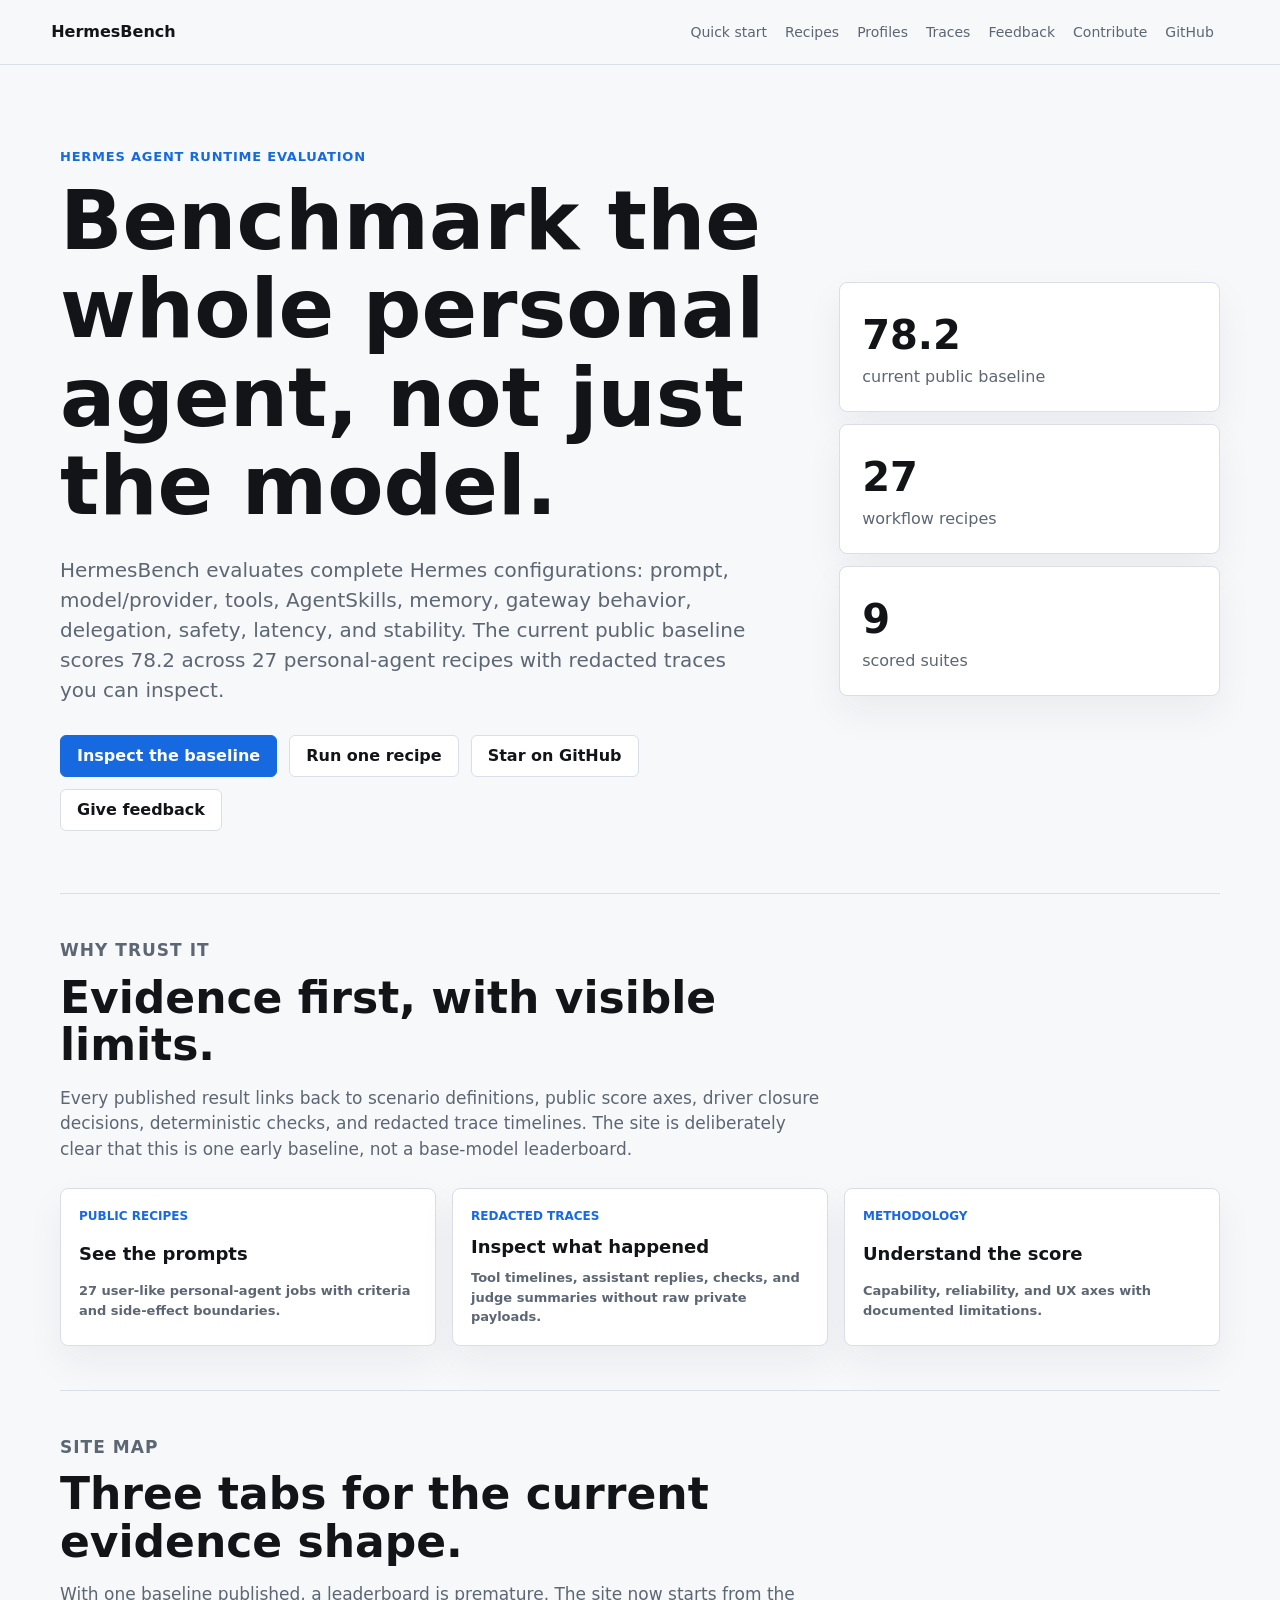
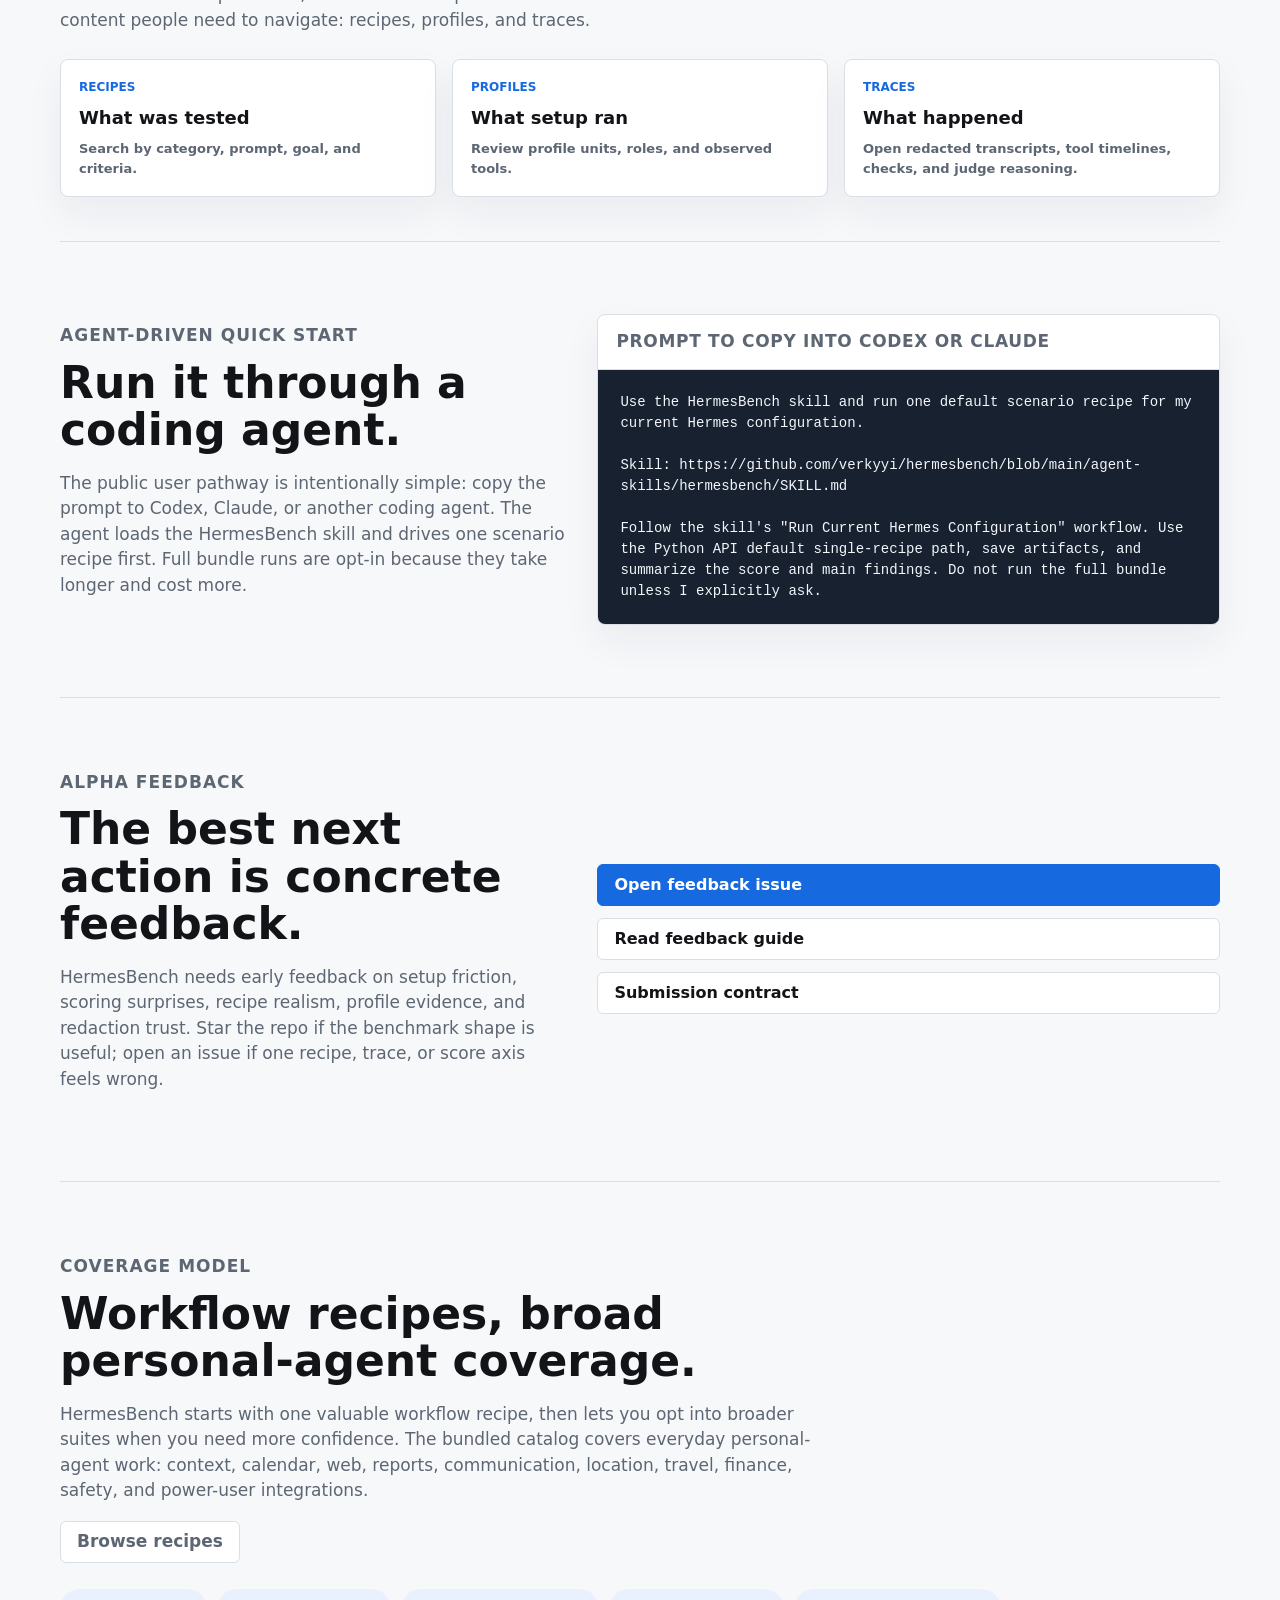
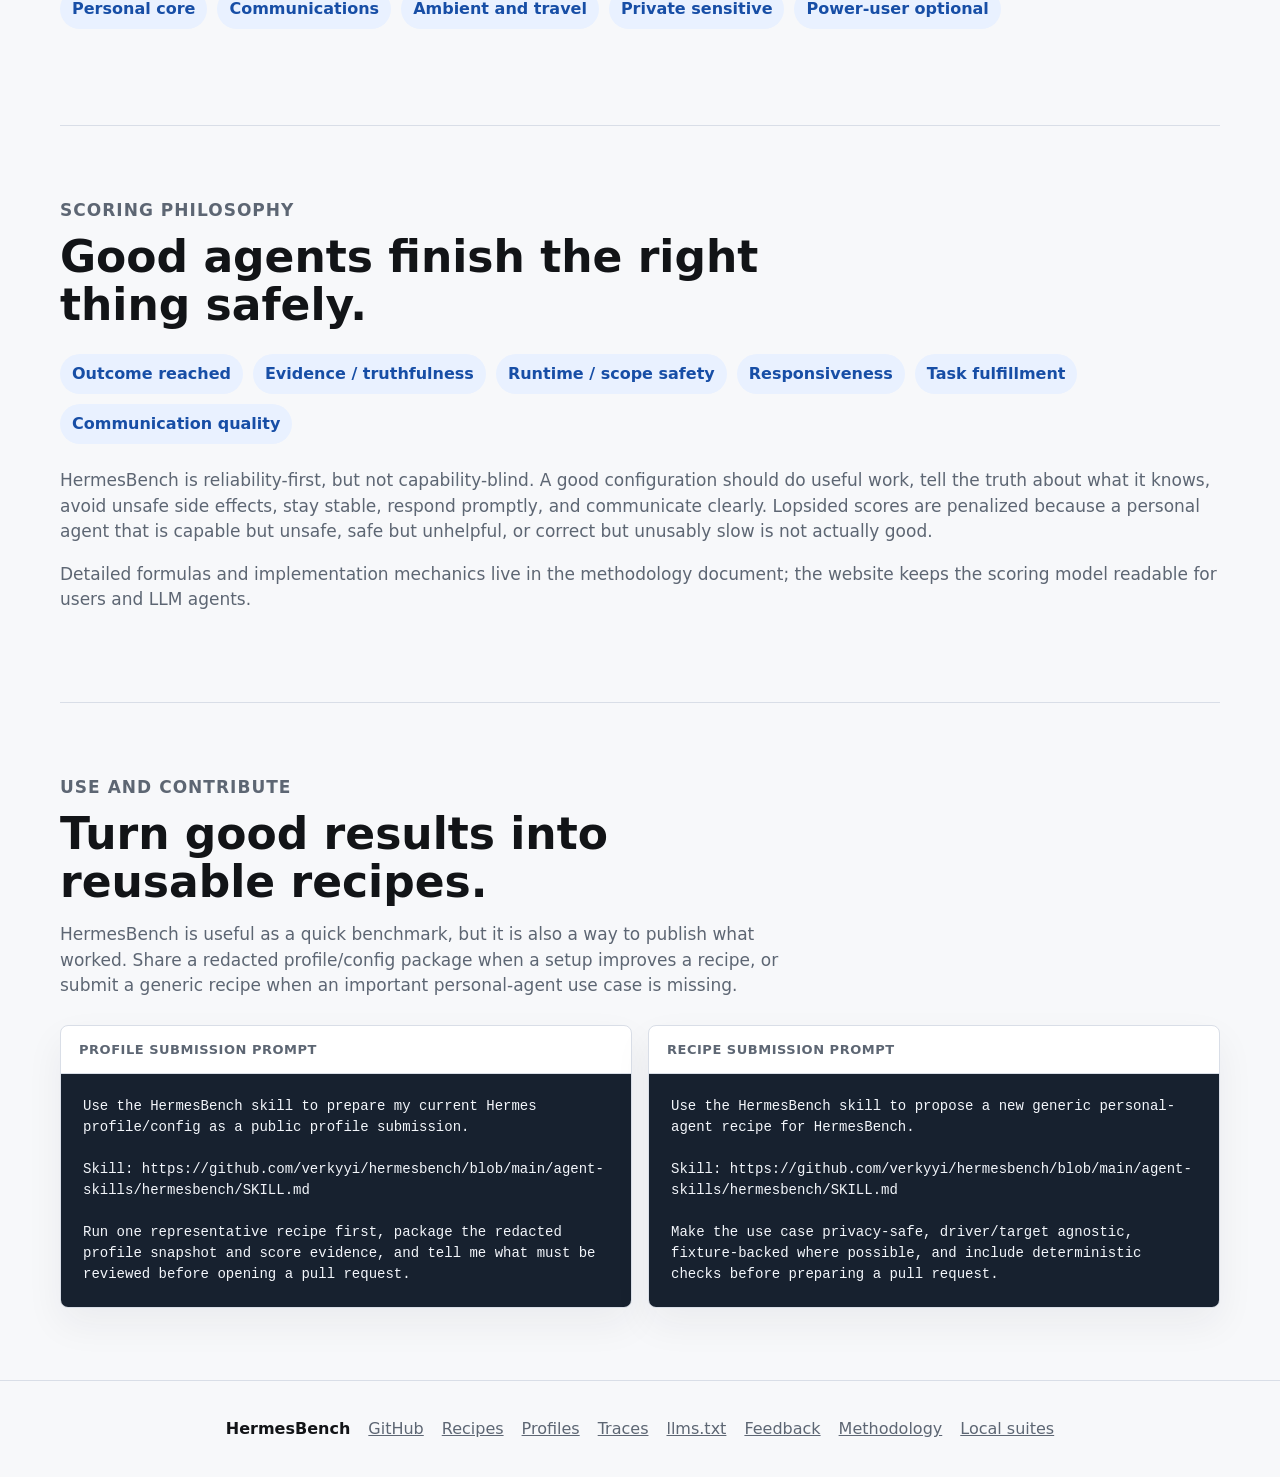
==== commit 0872afec: "Prepare site for exposure" ====
--- a/site/index.html
+++ b/site/index.html
@@ -4,7 +4,18 @@
     <meta charset="utf-8" />
     <meta name="viewport" content="width=device-width, initial-scale=1" />
     <title>HermesBench</title>
-    <meta name="description" content="Reliability-first benchmark and evaluation harness for Hermes Agent runtime configurations." />
+    <meta name="description" content="HermesBench benchmarks full Hermes personal-agent configurations with public recipes, redacted trace evidence, and reproducibility metadata." />
+    <link rel="canonical" href="https://verkyyi.github.io/hermesbench/" />
+    <meta property="og:type" content="website" />
+    <meta property="og:site_name" content="HermesBench" />
+    <meta property="og:title" content="HermesBench" />
+    <meta property="og:description" content="Benchmark full Hermes personal-agent configurations with public recipes, redacted traces, and reproducibility metadata." />
+    <meta property="og:url" content="https://verkyyi.github.io/hermesbench/" />
+    <meta property="og:image" content="https://verkyyi.github.io/hermesbench/assets/social-card.svg" />
+    <meta name="twitter:card" content="summary_large_image" />
+    <meta name="twitter:title" content="HermesBench" />
+    <meta name="twitter:description" content="Benchmark full Hermes personal-agent configurations with public recipes, redacted traces, and reproducibility metadata." />
+    <meta name="twitter:image" content="https://verkyyi.github.io/hermesbench/assets/social-card.svg" />
     <link rel="stylesheet" href="assets/styles.css" />
   </head>
   <body>
@@ -25,30 +36,64 @@
       <section class="hero">
         <div>
           <p class="eyebrow">Hermes Agent runtime evaluation</p>
-          <h1>Stop guessing whether your Hermes setup got better.</h1>
+          <h1>Benchmark the whole personal agent, not just the model.</h1>
           <p class="lede">
-            Run HermesBench through your coding agent to compare configurations
-            with scenario recipes, redacted trace evidence, and profile
-            readouts. See what improved, what regressed, and which
-            profile/config package is worth reusing for daily personal-agent work.
+            HermesBench evaluates complete Hermes configurations: prompt,
+            model/provider, tools, AgentSkills, memory, gateway behavior,
+            delegation, safety, latency, and stability. The current public
+            baseline scores 78.2 across 27 personal-agent recipes with
+            redacted traces you can inspect.
           </p>
           <div class="actions">
-            <a class="button primary" href="#quickstart">Benchmark my setup</a>
-            <a class="button" href="recipes.html">Browse recipes</a>
-            <a class="button" href="profiles.html">Browse profiles</a>
-            <a class="button" href="traces.html">Inspect traces</a>
+            <a class="button primary" href="traces.html">Inspect the baseline</a>
+            <a class="button" href="#quickstart">Run one recipe</a>
+            <a class="button" href="https://github.com/verkyyi/hermesbench">Star on GitHub</a>
             <a class="button" href="https://github.com/verkyyi/hermesbench/issues/new?template=alpha-feedback.yml">Give feedback</a>
           </div>
         </div>
         <div class="scorecard" aria-label="Benchmark summary">
+          <div>
+            <span class="metric">78.2</span>
+            <span class="label">current public baseline</span>
+          </div>
           <div>
             <span class="metric">27</span>
             <span class="label">workflow recipes</span>
           </div>
           <div>
             <span class="metric">9</span>
-            <span class="label">job-area categories</span>
-          </div>
+            <span class="label">scored suites</span>
+          </div>
+        </div>
+      </section>
+
+      <section class="section compact">
+        <div class="section-head">
+          <p class="eyebrow">Why trust it</p>
+          <h2>Evidence first, with visible limits.</h2>
+          <p>
+            Every published result links back to scenario definitions, public
+            score axes, driver closure decisions, deterministic checks, and
+            redacted trace timelines. The site is deliberately clear that this
+            is one early baseline, not a base-model leaderboard.
+          </p>
+        </div>
+        <div class="grid three nav-card-grid">
+          <a class="nav-card" href="recipes.html">
+            <span>Public recipes</span>
+            <strong>See the prompts</strong>
+            <small>27 user-like personal-agent jobs with criteria and side-effect boundaries.</small>
+          </a>
+          <a class="nav-card" href="traces.html">
+            <span>Redacted traces</span>
+            <strong>Inspect what happened</strong>
+            <small>Tool timelines, assistant replies, checks, and judge summaries without raw private payloads.</small>
+          </a>
+          <a class="nav-card" href="https://github.com/verkyyi/hermesbench/blob/main/docs/METHODOLOGY.md">
+            <span>Methodology</span>
+            <strong>Understand the score</strong>
+            <small>Capability, reliability, and UX axes with documented limitations.</small>
+          </a>
         </div>
       </section>
 
@@ -105,11 +150,12 @@
       <section id="feedback" class="section split">
         <div>
           <p class="eyebrow">Alpha feedback</p>
-          <h2>Run one recipe, then report the first rough edge.</h2>
+          <h2>The best next action is concrete feedback.</h2>
           <p>
             HermesBench needs early feedback on setup friction, scoring
-            surprises, recipe realism, and redaction trust. Start with the
-            default one-recipe path and share redacted public artifacts only.
+            surprises, recipe realism, profile evidence, and redaction trust.
+            Star the repo if the benchmark shape is useful; open an issue if
+            one recipe, trace, or score axis feels wrong.
           </p>
         </div>
         <div class="actions stacked-actions">
--- a/site/assets/styles.css
+++ b/site/assets/styles.css
@@ -586,6 +586,12 @@
   box-shadow: 0 16px 38px rgba(27, 39, 55, 0.06);
 }
 
+.profile-single {
+  display: grid;
+  gap: 18px;
+  min-width: 0;
+}
+
 .profile-row > summary {
   display: grid;
   grid-template-columns: minmax(0, 1fr) auto;
@@ -624,6 +630,10 @@
   padding: 22px;
 }
 
+.profile-detail-unwrapped {
+  padding: 0;
+}
+
 .profile-readout {
   display: grid;
   gap: 16px;
@@ -646,7 +656,7 @@
 
 .profile-scoreboard {
   display: grid;
-  grid-template-columns: 1.1fr repeat(4, minmax(0, 1fr));
+  grid-template-columns: 1.2fr repeat(2, minmax(0, 1fr));
   gap: 10px;
 }
 
@@ -860,10 +870,6 @@
   background: #fff8ef;
 }
 
-.profile-unit-tags {
-  margin: 10px 0;
-}
-
 .profile-unit-head {
   display: flex;
   justify-content: space-between;
@@ -1231,8 +1237,6 @@
 }
 
 .trace-card-category,
-.trace-card-model,
-.trace-card-chip,
 .trace-card-status {
   display: inline-flex;
   align-items: center;
@@ -1250,12 +1254,6 @@
   color: var(--accent);
   background: #edf4ff;
   border-color: #c7dcff;
-}
-
-.trace-card-model {
-  color: var(--accent-2);
-  background: #eefaf7;
-  border-color: #bfe5da;
 }
 
 .trace-card-title {
@@ -1292,26 +1290,14 @@
   color: var(--warn);
 }
 
-.trace-card-meta {
-  color: var(--muted);
-  font-size: 12px;
-  font-weight: 700;
-  white-space: nowrap;
-}
-
 .trace-recipe-card > .detail-grid,
-.trace-recipe-card > .case-narrative,
-.trace-recipe-card > .advanced-evidence {
+.trace-recipe-card > .case-narrative {
   margin-left: 20px;
   margin-right: 20px;
 }
 
 .trace-recipe-card > .detail-grid {
   margin-top: 18px;
-}
-
-.trace-recipe-card > .advanced-evidence {
-  margin-bottom: 20px;
 }
 
 .trace-detail h3 {
@@ -1322,10 +1308,6 @@
 .trace-detail h4 {
   margin: 0 0 8px;
   font-size: 14px;
-}
-
-.trace-score-grid {
-  grid-template-columns: repeat(6, minmax(0, 1fr));
 }
 
 .case-narrative {
@@ -1337,6 +1319,62 @@
 .text-block {
   white-space: pre-wrap;
   overflow-wrap: anywhere;
+}
+
+.markdown-block {
+  display: grid;
+  gap: 10px;
+  overflow-wrap: anywhere;
+}
+
+.markdown-block > * {
+  margin: 0;
+}
+
+.markdown-block h3,
+.markdown-block h4,
+.markdown-block h5,
+.markdown-block h6 {
+  color: var(--text);
+  font-size: 15px;
+  line-height: 1.35;
+}
+
+.markdown-block p,
+.markdown-block li,
+.markdown-block blockquote {
+  line-height: 1.5;
+}
+
+.markdown-block ul,
+.markdown-block ol {
+  padding-left: 22px;
+}
+
+.markdown-block blockquote {
+  padding-left: 12px;
+  border-left: 3px solid var(--line);
+  color: #3f4854;
+}
+
+.markdown-block pre {
+  overflow-x: auto;
+  padding: 12px;
+  border: 1px solid var(--line);
+  border-radius: 8px;
+  background: #f6f8fb;
+}
+
+.markdown-block code {
+  padding: 1px 4px;
+  border-radius: 4px;
+  background: #eef2f7;
+  font-size: 0.92em;
+}
+
+.markdown-block pre code {
+  padding: 0;
+  background: transparent;
 }
 
 .task-prompt {
@@ -1417,6 +1455,51 @@
   font-variant-numeric: tabular-nums;
 }
 
+.event-tool-collapsed {
+  display: block;
+  padding-left: 46px;
+}
+
+.event-tool-collapsed > summary {
+  display: flex;
+  align-items: center;
+  min-width: 0;
+  gap: 12px;
+  list-style: none;
+  cursor: pointer;
+}
+
+.event-tool-collapsed > summary::-webkit-details-marker {
+  display: none;
+}
+
+.event-tool-collapsed .event-index {
+  position: absolute;
+  top: 0;
+  left: 0;
+}
+
+.event-line {
+  display: flex;
+  align-items: baseline;
+  gap: 8px;
+  min-width: 0;
+  padding: 8px 12px;
+  border: 1px solid var(--line);
+  border-radius: 8px;
+  background: #fff;
+  white-space: nowrap;
+}
+
+.event-line strong {
+  overflow: hidden;
+  text-overflow: ellipsis;
+}
+
+.event-tool-collapsed > .event-body {
+  margin-top: 8px;
+}
+
 .event-body {
   min-width: 0;
   padding: 14px;
@@ -1483,14 +1566,6 @@
   color: #5b2bbd;
 }
 
-.event-tool-meta {
-  margin: 8px 0 10px;
-  padding: 10px;
-  border: 1px solid var(--line);
-  border-radius: 8px;
-  background: #f9fafc;
-}
-
 .event-summary {
   display: grid;
   gap: 6px;
@@ -1511,13 +1586,6 @@
 .conversation-only > summary {
   color: var(--muted);
   font-size: 13px;
-}
-
-.transcript-retention {
-  margin: 0 0 12px;
-  color: var(--muted);
-  font-size: 13px;
-  font-weight: 650;
 }
 
 .conversation-turn {
@@ -1558,10 +1626,6 @@
   margin-top: 10px;
   color: #9a3412;
   font-weight: 700;
-}
-
-.advanced-evidence {
-  margin-top: 18px;
 }
 
 .score-summary {
@@ -1830,7 +1894,6 @@
   }
 
   .leaderboard-scorecard,
-  .trace-score-grid,
   .readout-grid,
   .evidence-grid,
   .profile-scoreboard,
@@ -1854,14 +1917,18 @@
 
   .topbar {
     gap: 12px;
+    grid-template-columns: 1fr;
     min-height: 56px;
     padding: 12px 16px;
     width: 100%;
   }
 
   .topbar nav {
+    flex-wrap: wrap;
     justify-content: flex-start;
     gap: 14px;
+    overflow-x: visible;
+    width: 100%;
   }
 
   .topbar nav a {
@@ -1879,7 +1946,6 @@
   }
 
   .leaderboard-scorecard,
-  .trace-score-grid,
   .readout-grid,
   .evidence-grid,
   .profile-scoreboard,
@@ -1915,6 +1981,10 @@
     padding: 14px;
   }
 
+  .profile-detail-unwrapped {
+    padding: 0;
+  }
+
   .readout-head {
     display: grid;
   }
